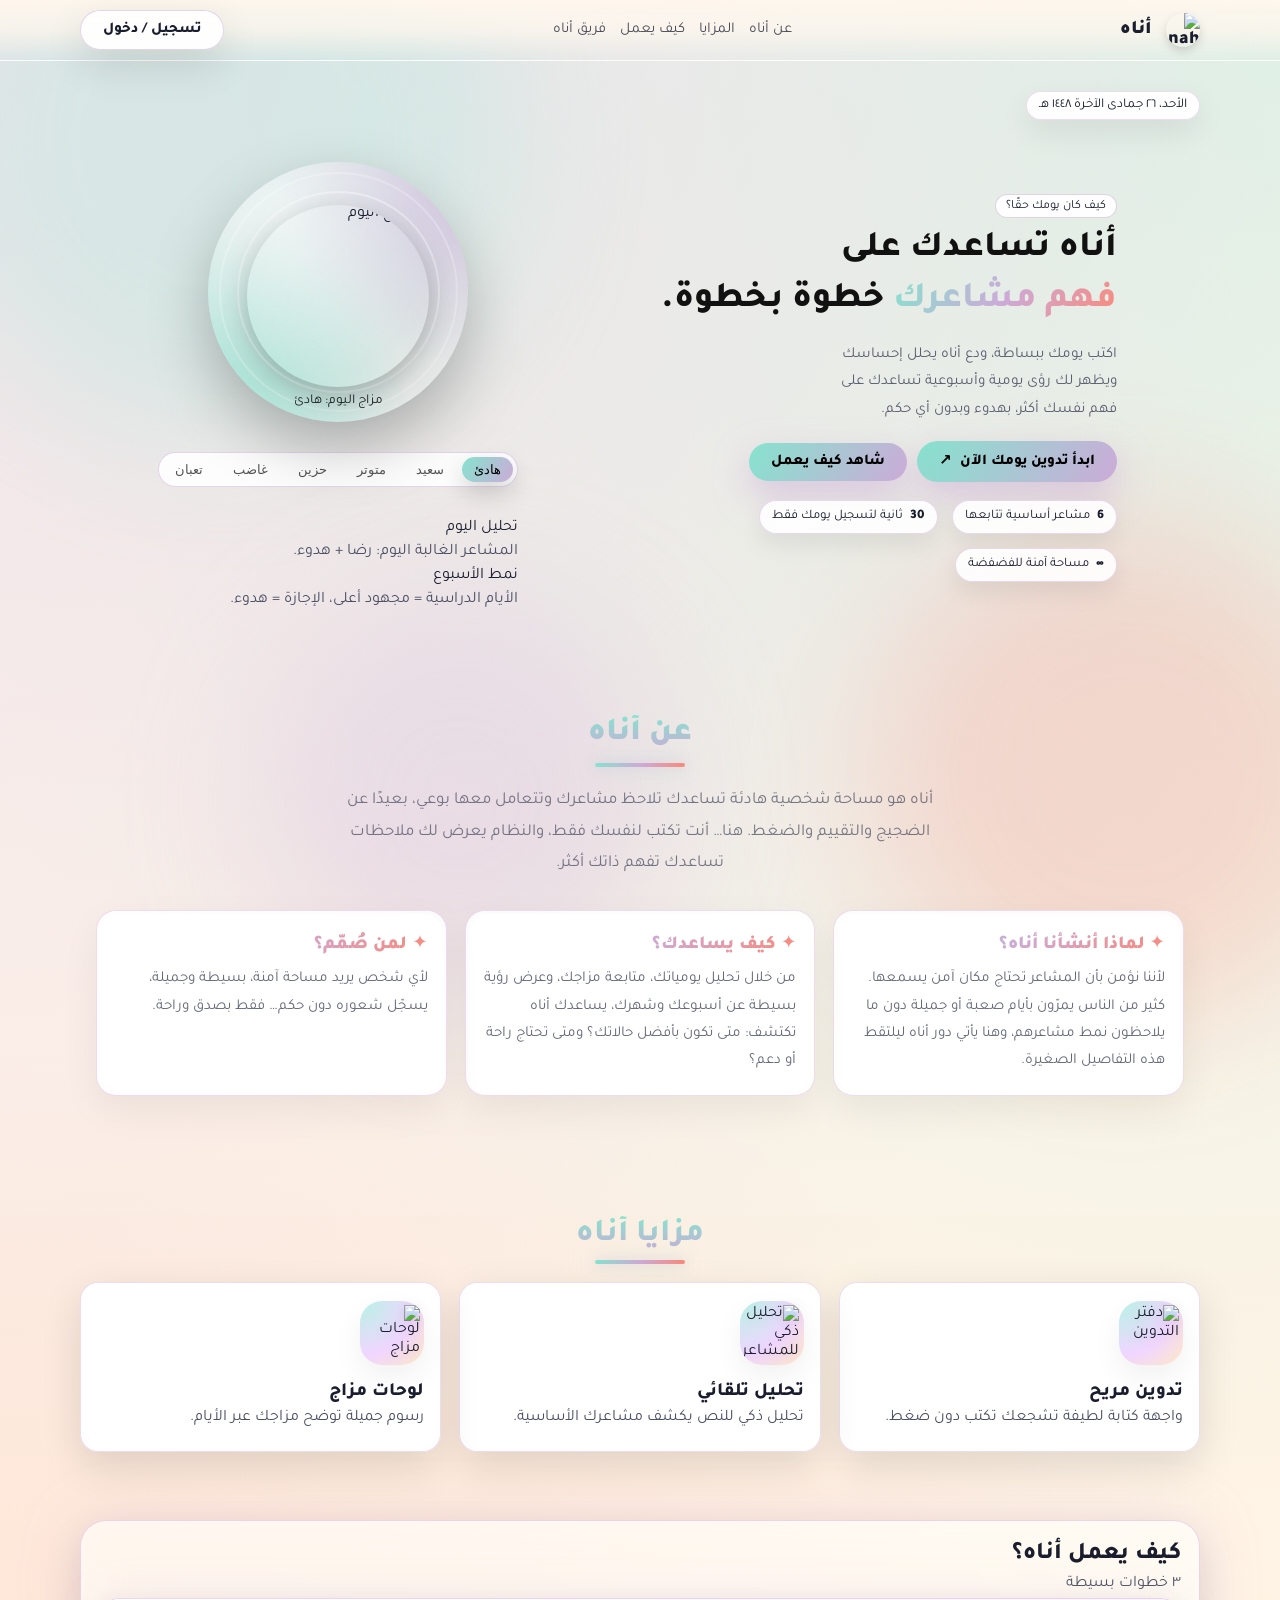
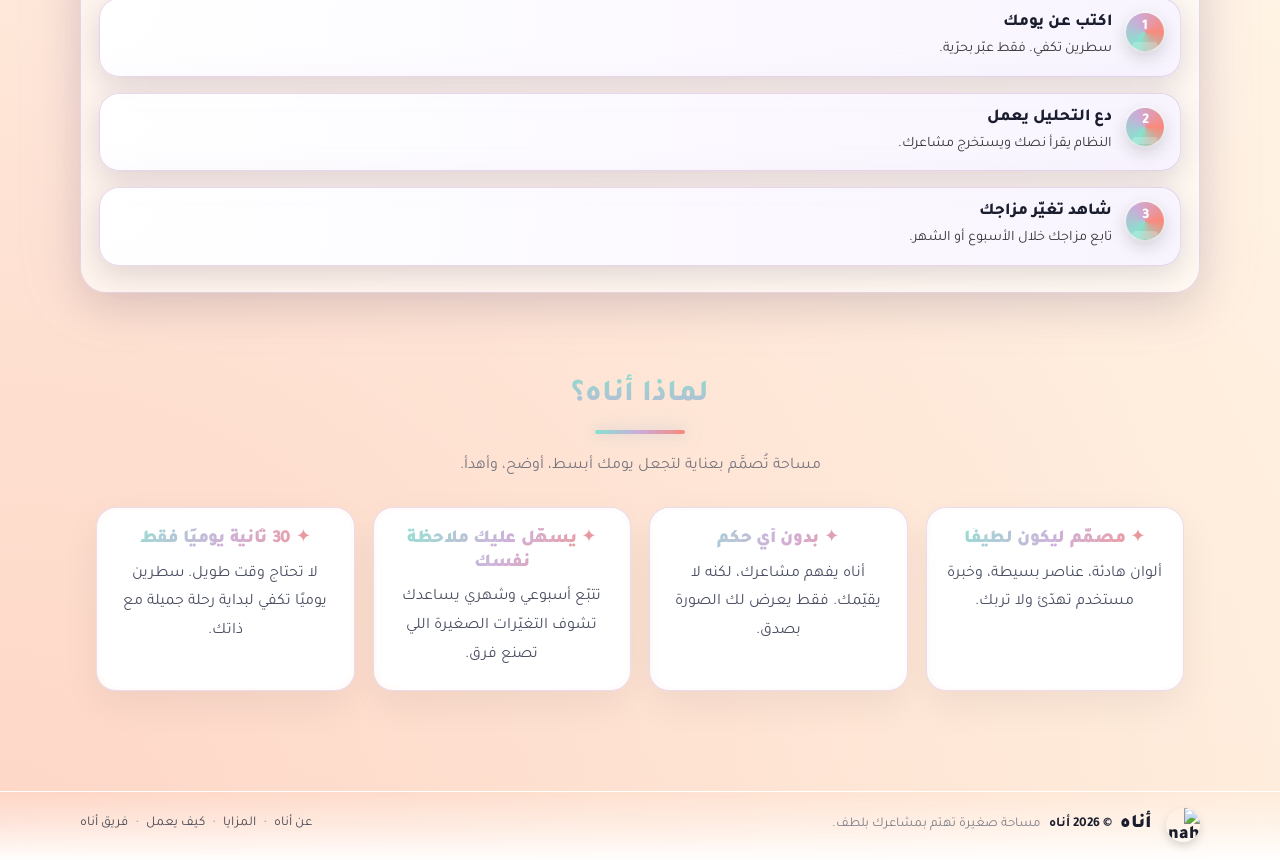
==== index.html @ 40706e46 "Add files via upload" ====
<!DOCTYPE html>
<html lang="ar" dir="rtl">
  <head>
    <meta charset="UTF-8" />
    <title>أناه | مساحة تهتم بمشاعرك</title>
    <meta name="viewport" content="width=device-width, initial-scale=1" />

    <!-- Tajawal font -->
    <link rel="preconnect" href="https://fonts.googleapis.com" />
    <link rel="preconnect" href="https://fonts.gstatic.com" crossorigin />
    <link
      href="https://fonts.googleapis.com/css2?family=Tajawal:wght@400;500;700;800;900&display=swap"
      rel="stylesheet"
    />

    <link rel="stylesheet" href="styles.css" />
  </head>
  <body class="page-welcome has-animated-bg">
    <!-- BACKGROUND BLOBS (FAIRY GLASS) -->
    <div class="bg-blobs">
      <div class="blob mint"></div>
      <div class="blob peach"></div>
      <div class="blob purple"></div>
    </div>

    <!-- HEADER -->
    <header class="site-header">
      <div class="shell">
        <nav class="nav">
          <!-- BRAND -->
          <a href="index.html" class="brand">
            <img src="images/anah.jpeg" alt="anah logo" class="brand-icon" />
            <span>أناه</span>
          </a>

          <!-- NAV LINKS -->
          <ul class="nav-links">
            <li><a href="#about" class="anim-underline">عن أناه</a></li>

            <li><a href="#features" class="anim-underline">المزايا</a></li>
            <li><a href="#flow" class="anim-underline">كيف يعمل</a></li>
            <li><a href="team.html" class="anim-underline">فريق أناه</a></li>
          </ul>

          <!-- AUTH -->
          <a href="SignOrLogin.html" class="pill-button pill-ghost"
            >تسجيل / دخول</a
          >
        </nav>
      </div>
    </header>

    <!-- MAIN CONTENT -->
    <main class="shell">
      <!-- DATE CHIP -->
      <div class="date-display reveal anim-fade-up">
        <span id="today-date"></span>
      </div>

      <!-- HERO SECTION -->
      <section class="hero-grid" id="start">
        <!-- RIGHT: COPY -->
        <div class="hero-copy reveal">
          <span class="hero-badge">كيف كان يومك حقًا؟</span>

          <h1 class="hero-heading">
            أناه تساعدك على
            <span class="hero-highlight">فهم مشاعرك</span>
            خطوة بخطوة.
          </h1>

          <p class="hero-subtext">
            اكتب يومك ببساطة، ودع أناه يحلل إحساسك ويظهر لك رؤى يومية وأسبوعية
            تساعدك على فهم نفسك أكثر، بهدوء وبدون أي حكم.
          </p>

          <div class="hero-main-actions">
            <a href="SignOrLogin.html" class="pill-button pill-primary">
              ابدأ تدوين يومك الآن
              <span class="pill-icon">↗</span>
            </a>

           <button class="ghost-link" data-scroll="#flow">
  شاهد كيف يعمل
</button>
          </div>

          <div class="hero-stats">
            <div class="stat">
              <span class="stat-number">6</span>
              <span class="stat-label">مشاعر أساسية تتابعها</span>
            </div>
            <div class="stat">
              <span class="stat-number">30</span>
              <span class="stat-label">ثانية لتسجيل يومك فقط</span>
            </div>
            <div class="stat">
              <span class="stat-number">∞</span>
              <span class="stat-label">مساحة آمنة للفضفضة</span>
            </div>
          </div>
        </div>

        <!-- LEFT: MOOD ORB -->
        <div class="hero-visual reveal">
          <div class="mood-orb" id="mood-orb">
            <div class="mood-orb-ring ring-1"></div>
            <div class="mood-orb-ring ring-2"></div>

            <!-- image instead of emoji -->
            <img
              id="mood-image"
              class="mood-orb-image"
              src="images/Ok.png"
              alt="مزاج اليوم"
            />

            <div class="mood-label" id="mood-label">مزاج اليوم: هادئ</div>
          </div>

          <div class="mood-chips">
            
            <button
              class="mood-chip is-active"
              data-mood="calm"
              data-label="مزاج اليوم: هادئ"
              data-image="images/Ok.png"
            >
              هادئ
            </button>
            <button
              class="mood-chip"
              data-mood="happy"
              data-label="مزاج اليوم: سعيد"
              data-image="images/Habby.png"
            >
              سعيد
            </button>
            <button
              class="mood-chip"
              data-mood="stressed"
              data-label="مزاج اليوم: متوتر"
              data-image="images/worried.png"
            >
              متوتر
            </button>
            <button
              class="mood-chip"
              data-mood="sad"
              data-label="مزاج اليوم: حزين"
              data-image="images/Sad.png"
            >
              حزين
            </button>
            <button
              class="mood-chip"
              data-mood="angry"
              data-label="مزاج اليوم: غاضب"
              data-image="images/Angry.png"
            >
              غاضب
            </button>
            <button
              class="mood-chip"
              data-mood="tired"
              data-label="مزاج اليوم: متعب"
              data-image="images/Tired.png"
            >
              تعبان
            </button>
          </div>

          <div class="mini-card-list">
            <div class="mini-card">
              <span class="mini-label">تحليل اليوم</span>
              <p class="mini-text type-soft">
                المشاعر الغالبة اليوم: رضا + هدوء.
              </p>
            </div>
            <div class="mini-card">
              <span class="mini-label">نمط الأسبوع</span>
              <p class="mini-text type-soft">
                الأيام الدراسية = مجهود أعلى، الإجازة = هدوء.
              </p>
            </div>
          </div>
        </div>
      </section>
      <!-- ABOUT SECTION -->
      <section class="about-anah" id="about">
        <div class="shell fade-up">
          <h2 class="about-title">عن أناه</h2>
          <div class="anim-separator"></div>
          <p class="about-sub">
            أناه هو مساحة شخصية هادئة تساعدك تلاحظ مشاعرك وتتعامل معها بوعي،
            بعيدًا عن الضجيج والتقييم والضغط. هنا… أنت تكتب لنفسك فقط، والنظام
            يعرض لك ملاحظات تساعدك تفهم ذاتك أكثر.
          </p>

          <div class="about-grid">
            <div class="about-card anim-glow-card">
              <h3>✦ لماذا أنشأنا أناه؟</h3>
              <p>
                لأننا نؤمن بأن المشاعر تحتاج مكان آمن يسمعها. كثير من الناس
                يمرّون بأيام صعبة أو جميلة دون ما يلاحظون نمط مشاعرهم، وهنا يأتي
                دور أناه ليلتقط هذه التفاصيل الصغيرة.
              </p>
            </div>

            <div class="about-card anim-glow-card">
              <h3>✦ كيف يساعدك؟</h3>
              <p>
                من خلال تحليل يومياتك، متابعة مزاجك، وعرض رؤية بسيطة عن أسبوعك
                وشهرك، يساعدك أناه تكتشف: متى تكون بأفضل حالاتك؟ ومتى تحتاج راحة
                أو دعم؟
              </p>
            </div>

            <div class="about-card anim-glow-card">
              <h3>✦ لمن صُمّم؟</h3>
              <p>
                لأي شخص يريد مساحة آمنة، بسيطة وجميلة، يسجّل شعوره دون حكم… فقط
                بصدق وراحة.
              </p>
            </div>
          </div>
        </div>
      </section>
      <!-- FEATURES -->
      <section class="features" id="features">
        <h2 class="reveal anim-fade-up">مزايا أناه</h2>
        <div class="anim-separator"></div>

        <div class="feature-grid">
          <!-- 1) Comfortable Journaling – Notebook -->
          <div class="feature anim-glow-card reveal">
            <div class="feature-icon">
              <img src="images/journal.gif" alt="دفتر التدوين" />
            </div>
            <h3>تدوين مريح</h3>
            <p>واجهة كتابة لطيفة تشجعك تكتب دون ضغط.</p>
          </div>

          <!-- 2) Automatic Analysis – Head + Lens -->
          <div class="feature anim-glow-card reveal">
            <div class="feature-icon">
              <img src="images/analyze.gif" alt="تحليل ذكي للمشاعر" />
            </div>
            <h3>تحليل تلقائي</h3>
            <p>تحليل ذكي للنص يكشف مشاعرك الأساسية.</p>
          </div>

         <!-- 3) Mood Boards – Graph -->
          <div class="feature anim-glow-card reveal">
            <div class="feature-icon">
              <img
                src="images/analysis-graph.gif"
                alt="لوحات مزاج ورسوم بيانية"
              />
            </div>
            <h3>لوحات مزاج</h3>
            <p>رسوم جميلة توضح مزاجك عبر الأيام.</p>
          </div>
        </div>
      </section>

      <!-- HOW IT WORKS -->
      <section class="section section-alt" id="flow">
        <div class="section-header reveal anim-fade-up">
          <h2>كيف يعمل أناه؟</h2>
          <p class="eyebrow">٣ خطوات بسيطة</p>
        </div>

        <ol class="flow-steps">
          <li class="flow-step reveal">
            <span class="step-number">1</span>
            <div class="step-body">
              <h3>اكتب عن يومك</h3>
              <p>سطرين تكفي. فقط عبّر بحرّية.</p>
            </div>
          </li>

          <li class="flow-step reveal">
            <span class="step-number">2</span>
            <div class="step-body">
              <h3>دع التحليل يعمل</h3>
              <p>النظام يقرأ نصك ويستخرج مشاعرك.</p>
            </div>
          </li>

          <li class="flow-step reveal">
            <span class="step-number">3</span>
            <div class="step-body">
              <h3>شاهد تغيّر مزاجك</h3>
              <p>تابع مزاجك خلال الأسبوع أو الشهر.</p>
            </div>
          </li>
        </ol>
      </section>

      <section class="why-anah shell fade-up">
        <h2>لماذا أناه؟</h2>
        <div class="anim-separator"></div>
        <p class="why-sub">
          مساحة تُصمَّم بعناية لتجعل يومك أبسط، أوضح، وأهدأ.
        </p>

        <div class="why-grid">
          <div class="why-card anim-glow-card">
            <h3>✦ مصمّم ليكون لطيفًا</h3>
            <p>ألوان هادئة، عناصر بسيطة، وخبرة مستخدم تهدّئ ولا تربك.</p>
          </div>

          <div class="why-card anim-glow-card">
            <h3>✦ بدون أي حكم</h3>
            <p>أناه يفهم مشاعرك، لكنه لا يقيّمك. فقط يعرض لك الصورة بصدق.</p>
          </div>

          <div class="why-card anim-glow-card">
            <h3>✦ يسهّل عليك ملاحظة نفسك</h3>
            <p>
              تتبّع أسبوعي وشهري يساعدك تشوف التغيّرات الصغيرة اللي تصنع فرق.
            </p>
          </div>

          <div class="why-card anim-glow-card">
            <h3>✦ 30 ثانية يوميًا فقط</h3>
            <p>
              لا تحتاج وقت طويل. سطرين يوميًا تكفي لبداية رحلة جميلة مع ذاتك.
            </p>
          </div>
        </div>
      </section>
    </main>

    <!-- FOOTER -->
    <footer class="site-footer">
      <div class="shell footer-row">
        <div class="footer-left">
          <a href="index.html" class="brand">
            <img src="images/anah.jpeg" alt="anah logo" class="brand-icon" />
            <span>أناه</span>
          </a>
          <span class="footer-copy"> © <span id="year"></span> أناه </span>
          <span class="footer-tagline"> مساحة صغيرة تهتم بمشاعرك بلطف. </span>
        </div>

        <nav class="footer-links">
          <a href="#about">عن أناه</a>
          <span class="footer-dot">·</span>
          <a href="#features">المزايا</a>
          <span class="footer-dot">·</span>
           <a href="#flow">كيف يعمل</a>
          <span class="footer-dot">·</span>
          <a href="team.html">فريق أناه</a>
        </nav>
      </div>
    </footer>
    <button id="backTop" class="back-top">↑</button>
    <script src="utils.js"></script>
    <script src="app.js"></script>
  </body>
</html>
---- styles.css ----
/* =========================================================
   Anah
   ========================================================= */

/* ---------- Root variables ---------- */
:root {
  --mint: #86e3ce;
  --green: #d0e6a5;
  --yellow: #ffdd94;
  --peach: #fa897b;
  --purple: #ccabd8;

  --headText: linear-gradient(180deg, #86e3ce 0%, #ccabd8 100%);
  --text-main: #1a1d2e;
  --text-soft: #4b4f63;

  --radius-xxl: 30px;
  --radius-xl: 24px;
  --radius-lg: 18px;
  --radius-md: 14px;
  --radius-pill: 999px;

  --shadow-soft: 0 14px 40px rgba(0, 0, 0, 0.12);
  --shadow-strong: 0 26px 70px rgba(0, 0, 0, 0.22);

  --t-fast: 120ms ease-out;
  --t-med: 220ms ease-out;
}
/* =========================================================
   RESET + BASE
   ========================================================= */

*,
*::before,
*::after {
  box-sizing: border-box;
}

html {
  scroll-behavior: smooth;
  scroll-behavior: smooth;
}
#about,
#features,
#flow,
.why-anah {
  scroll-margin-top: 90px;  
}

body {
  margin: 0;
  font-family: "Tajawal", "Cairo", system-ui, -apple-system, BlinkMacSystemFont,
    "Segoe UI", sans-serif;
  direction: rtl;
  text-align: right;
  color: var(--text-main);
  min-height: 100vh;
  overflow-x: hidden;
}
/* pastel animated background */
body.has-animated-bg {
  background: radial-gradient(
      circle at 0% 0%,
      rgba(204, 171, 216, 0.35),
      transparent 55%
    ),
    radial-gradient(
      circle at 100% 0%,
      rgba(134, 227, 206, 0.28),
      transparent 55%
    ),
    radial-gradient(
      circle at 0% 100%,
      rgba(250, 137, 123, 0.26),
      transparent 55%
    ),
    linear-gradient(180deg, #fff7ed 0%, #fff1e0 100%);
}

body.has-animated-bg::before {
  content: "";
  position: fixed;
  inset: -35%;
  z-index: -2;
  pointer-events: none;
  background: radial-gradient(
      circle at 10% 0%,
      rgba(255, 255, 255, 0.7),
      transparent 55%
    ),
    radial-gradient(
      circle at 90% 100%,
      rgba(255, 255, 255, 0.85),
      transparent 60%
    );
  mix-blend-mode: soft-light;
  opacity: 0.8;
  background-size: 160% 160%;
  animation: bg-pan 26s ease-in-out infinite alternate;
}

/* background blobs */
.bg-blobs {
  position: fixed;
  inset: 0;
  z-index: -3;
  pointer-events: none;
}

.bg-blobs .blob {
  position: absolute;
  border-radius: 50%;
  filter: blur(70px);
  opacity: 0.28;
  will-change: transform;
  animation: blob-float 28s ease-in-out infinite alternate;
}

.bg-blobs .blob.mint {
  background: var(--mint);
  width: 46vmax;
  height: 46vmax;
  top: -12vmax;
  left: -6vmax;
}

.bg-blobs .blob.peach {
  background: var(--peach);
  width: 40vmax;
  height: 40vmax;
  bottom: -10vmax;
  right: -8vmax;
  animation-duration: 32s;
}

.bg-blobs .blob.purple {
  background: var(--purple);
  width: 32vmax;
  height: 32vmax;
  bottom: -8vmax;
  left: 20%;
  animation-duration: 24s;
}

@media (prefers-reduced-motion: reduce) {
  body.has-animated-bg::before,
  .bg-blobs .blob {
    animation: none;
  }
}

img,
svg {
  max-width: 100%;
  display: block;
}

.shell,
.container {
  width: min(1120px, 100% - 32px);
  margin-inline: auto;
}

h1,
h2,
h3,
h4,
h5 {
  margin: 0;
  font-weight: 800;
}

p {
  margin: 0;
  line-height: 1.8;
  color: var(--text-soft);
}

/* =========================================================
   HEADER / NAV
   ========================================================= */
.site-header {
  position: sticky;
  top: 0;
  z-index: 20;
    -webkit-backdrop-filter: blur(18px);
  backdrop-filter: blur(18px);

  background: linear-gradient(
    to bottom,
    rgba(255, 247, 237, 0.96),
    rgba(255, 247, 237, 0.72),
    transparent
  );
  border-bottom: 1px solid rgba(255, 255, 255, 0.6);
}

.nav {
  display: flex;
  align-items: center;
  justify-content: space-between;
  gap: 18px;
  padding-block: 10px;
}

.brand {
  display: inline-flex;
  align-items: center;
  gap: 8px;
  font-weight: 900;
  text-decoration: none;
  color: var(--text-main);
  font-size: 19px;
}


.brand-icon {
  width: 34px;
  height: 34px;
  object-fit: contain;
  border-radius: 50%;
  margin-left: 6px;
  box-shadow: 0 4px 10px rgba(0,0,0,0.15);
}
.nav-links {
  list-style: none;
  display: flex;
  align-items: center;
  gap: 14px;
  margin: 0;
  padding: 0;
  font-size: 0.94rem;
}

.nav-links a {
  position: relative;
  text-decoration: none;
  color: var(--text-main);
  opacity: 0.78;
  padding-bottom: 3px;
}

.nav-links a:hover,
.nav-links a.active {
  opacity: 1;
}

.anim-underline::after,
.nav-links a::after {
  content: "";
  position: absolute;
  inset-inline: 0;
  bottom: -2px;
  height: 2px;
  border-radius: var(--radius-pill);
  transform: scaleX(0);
  transform-origin: center;
  background: linear-gradient(90deg, var(--mint), var(--purple), var(--peach));
  transition: transform var(--t-fast);
}

.anim-underline:hover::after,
.nav-links a:hover::after,
.nav-links a.active::after {
  transform: scaleX(1);
}

/* =========================================================
   BUTTONS
   ========================================================= */

.pill-button,
.ghost-link,
.pill-primary,
.pill-ghost {
  border-radius: var(--radius-pill);
  border: none;
  font-family: inherit;
  font-size: 0.94rem;
  font-weight: 800;
  padding: 10px 22px;
  display: inline-flex;
  align-items: center;
  justify-content: center;
  gap: 8px;
  text-decoration: none;
  cursor: pointer;
  transition: transform var(--t-fast), box-shadow var(--t-fast),
    background var(--t-med), color var(--t-med);
}

.pill-primary,
.ghost-link {
  background: linear-gradient(120deg, var(--mint), var(--purple));
  color: #000;
  box-shadow: 0 14px 34px rgba(204, 171, 216, 0.6);
}

.pill-primary:hover,
.ghost-link:hover {
  transform: translateY(-2px);
  box-shadow: var(--shadow-strong);
}

.pill-ghost {
  background: rgba(255, 255, 255, 0.9);
  color: var(--text-main);
  border: 1px solid rgba(204, 171, 216, 0.5);
  box-shadow: var(--shadow-soft);
}

.pill-ghost:hover {
  transform: translateY(-2px);
}


/* =========================================================
   PAGE WRAPPERS
   ========================================================= */

.page-welcome,
.page-auth {
  min-height: 100vh;
  display: flex;
  flex-direction: column;
}

main {
  padding-block: 26px 40px;
}

/* =========================================================
   INDEX / WELCOME PAGE
   ========================================================= */

/* date chip */
.date-display {
  margin: 4px auto 10px;
  display: inline-flex;
  align-items: center;
  justify-content: center;
  gap: 8px;
  padding: 5px 12px;
  border-radius: var(--radius-pill);
  background: rgba(255, 255, 255, 0.94);
  border: 1px solid rgba(204, 171, 216, 0.4);
  box-shadow: 0 12px 30px rgba(0, 0, 0, 0.08);
  font-size: 0.84rem;
}
/* ================= HERO IMPROVEMENTS ================= */

.hero-grid {
  display: grid;
  grid-template-columns: minmax(0, 1.2fr) minmax(0, 1.1fr);
  gap: 40px;
  align-items: center;
  padding-block: 32px 40px;
}

.hero-copy {
  max-width: 480px;
  justify-self: flex-end;
}

.hero-badge {
  display: inline-flex;
  align-items: center;
  gap: 6px;
  padding: 4px 10px;
  border-radius: 999px;
  background: rgba(255, 255, 255, 0.9);
  border: 1px solid rgba(204, 171, 216, 0.55);
  font-size: 0.78rem;
  margin-bottom: 10px;
}

.hero-heading {
  font-size: clamp(28px, 4vw, 36px);
  line-height: 1.25;
  margin-bottom: 10px;
  color: #111111;
}

.hero-highlight {
  background: linear-gradient(120deg, var(--mint), var(--purple), var(--peach));
  -webkit-background-clip: text;
  background-clip: text;
  color: transparent;
  white-space: nowrap;
  line-height: 1.6;      
  padding-top: 10px;      
}

.hero-subtext {
  font-size: 0.95rem;
  opacity: 0.9;
  margin-bottom: 18px;
  max-width: 36ch;
}

.hero-main-actions {
  display: flex;
  flex-wrap: wrap;
  gap: 10px;
  align-items: center;
  margin-bottom: 18px;
}

/* hero stats */
.hero-stats {
  display: flex;
  flex-wrap: wrap;
  gap: 14px;
  font-size: 0.82rem;
}

.stat {
  padding: 8px 12px;
  border-radius: 999px;
  background: rgba(255, 255, 255, 0.9);
  border: 1px solid rgba(204, 171, 216, 0.45);
  box-shadow: 0 10px 24px rgba(0, 0, 0, 0.08);
}

.stat-number {
  font-weight: 900;
  margin-left: 4px;
}

/* ================= MOOD ORB WITH IMAGE ================= */

.hero-visual {
  display: flex;
  flex-direction: column;
  align-items: center;
  gap: 16px;
}

.mood-orb {
  position: relative;
  width: min(260px, 70vw);
  aspect-ratio: 1/1;
  border-radius: 50%;
  background: radial-gradient(
      circle at 30% 20%,
      rgba(255, 255, 255, 0.6),
      transparent 60%
    ),
    radial-gradient(
      circle at 0% 100%,
      rgba(134, 227, 206, 0.7),
      transparent 55%
    ),
    radial-gradient(
      circle at 100% 0%,
      rgba(204, 171, 216, 0.7),
      transparent 55%
    );
  box-shadow: 0 26px 60px rgba(0, 0, 0, 0.25);
  display: flex;
  align-items: center;
  justify-content: center;
  overflow: visible;
}

/* subtle rings */
.mood-orb-ring {
  position: absolute;
  border-radius: 50%;
  border: 2px solid rgba(255, 255, 255, 0.65);
  opacity: 0.6;
}

.mood-orb-ring.ring-1 {
  width: 78%;
  height: 78%;
}

.mood-orb-ring.ring-2 {
  width: 92%;
  height: 92%;
  opacity: 0.35;
}

/* mood image */
.mood-orb-image {
  width: 70%;
  aspect-ratio: 1 / 1;      
  border-radius: 50%;
  object-fit: contain;      
  display: block;
  box-shadow: 0 10px 30px rgba(0, 0, 0, 0.25);
  z-index: 1;
  transform: translateY(4px); 
}
/* label under orb */
.mood-label {
  position: absolute;
  bottom: 12px;
  inset-inline: 0;
  text-align: center;
  font-size: 0.85rem;
  color: rgba(0, 0, 0, 0.85);
}

/* chips row */
.mood-chips {
  margin-top: 14px;
  padding: 4px;
  border-radius: 999px;
  background: rgba(255, 255, 255, 0.9);
  border: 1px solid rgba(204, 171, 216, 0.5);
  display: inline-flex;
  flex-wrap: wrap;
  gap: 6px;
}

.mood-chip {
  border-radius: 999px;
  border: none;
  padding: 5px 12px;
  background: transparent;
  font-size: 0.84rem;
  cursor: pointer;
  color: #555;
  transition: background 0.18s ease, box-shadow 0.18s ease, color 0.18s ease;
}

.mood-chip:hover {
  background: rgba(240, 240, 255, 0.9);
  box-shadow: 0 8px 18px rgba(0, 0, 0, 0.12);
}

.mood-chip.is-active {
  background: linear-gradient(120deg, var(--mint), var(--purple));
  color: #000;
  box-shadow: 0 10px 24px rgba(0, 0, 0, 0.18);
}


/* mini cards alignment */
.mini-card-list {
  margin-top: 16px;
  width: 100%;
  max-width: 360px;
}
/* features */
.features {
  padding-block: 50px 60px;
}
.features h2 {
  text-align: center;
  margin-bottom: 6px;
font-size: 2rem;
  background: linear-gradient(180deg, var(--mint), var(--purple));
  -webkit-background-clip: text;
  background-clip: text;
  color: transparent;
}

.anim-separator {
  width: 90px;
  height: 4px;
  border-radius: 999px;
  margin: 0 auto 18px;

  background: linear-gradient(90deg, var(--mint), var(--purple), var(--peach));

  box-shadow: 0 0 12px rgba(204, 171, 216, 0.45),
    0 0 20px rgba(134, 227, 206, 0.4);
}
.feature-grid {
  display: grid;
  grid-template-columns: repeat(auto-fit, minmax(220px, 1fr));
  gap: 18px;
  margin-top: 18px;
}

.feature {
  border-radius: var(--radius-lg);
  padding: 18px 16px;
  background: rgba(255, 255, 255, 0.95);
  border: 1px solid rgba(204, 171, 216, 0.4);
  box-shadow: var(--shadow-soft);
  position: relative;
  overflow: hidden;
  transform-origin: center;
  transition: transform var(--t-med), box-shadow var(--t-med);
}

.feature:hover {
  transform: translateY(-4px);
  box-shadow: var(--shadow-strong);
}


.feature-icon {
  width: 64px;
  height: 64px;
  border-radius: 22px;
  background: radial-gradient(circle at 0% 0%, #b6f3e5, #f0d6ff 60%, #ffe8c7);
  display: flex;
  align-items: center;
  justify-content: center;
  margin-bottom: 1rem;
  box-shadow: 0 12px 30px rgba(0, 0, 0, 0.06),
    0 0 0 1px rgba(255, 255, 255, 0.6);
}

.feature-icon img {
  width: 55px;
  height: 55px;
  filter: drop-shadow(0 2px 6px rgba(0, 0, 0, 0.08));
}

/* =============== FLOW SECTION WRAPPER =============== */
.section {
  padding-block: 26px 32px;
}

.section-alt {
  background: rgba(255, 255, 255, 0.65);
  border-radius: 26px;
  padding: 20px 18px 26px;
  margin-block: 8px 24px;
  border: 1px solid rgba(204, 171, 216, 0.45);
  box-shadow:
    0 16px 40px rgba(0, 0, 0, 0.10),
    0 0 60px rgba(204, 171, 216, 0.25);
  -webkit-backdrop-filter: blur(16px) saturate(170%);
  backdrop-filter: blur(16px) saturate(170%);
}

/* =============== FLOW STEPS GRID =============== */
.flow-steps {
  list-style: none;
  padding: 0;
  margin: 0;
  display: grid;
  gap: 16px;
}

/* =============== SINGLE STEP CARD =============== */
.flow-step {
  position: relative;
  display: grid;
  grid-template-columns: auto 1fr;
  gap: 14px;
  align-items: flex-start;

  padding: 14px 16px;
  border-radius: 20px;

  background: radial-gradient(circle at top left,
              rgba(255, 255, 255, 0.95),
              rgba(248, 244, 255, 0.95));
  border: 1px solid rgba(204, 171, 216, 0.45);

  box-shadow:
    0 10px 26px rgba(0, 0, 0, 0.09),
    0 0 40px rgba(204, 171, 216, 0.22);

  -webkit-backdrop-filter: blur(12px) saturate(180%);
  backdrop-filter: blur(12px) saturate(180%);

  transition:
    transform 0.25s ease,
    box-shadow 0.25s ease,
    border-color 0.25s ease,
    background 0.25s ease;
}


.flow-step::before {
  content: "";
  position: absolute;
  inset-inline: 16px;
  top: 0;
  height: 3px;
  border-radius: 999px;
  background: linear-gradient(90deg, var(--mint), var(--purple), var(--peach));
  opacity: 0;
  transition: opacity 0.25s ease;
}

.flow-step:hover {
  transform: translateY(-4px);
  box-shadow:
    0 14px 34px rgba(0, 0, 0, 0.14),
    0 0 55px rgba(134, 227, 206, 0.35);
  border-color: rgba(134, 227, 206, 0.8);
  background: radial-gradient(circle at top left,
              rgba(255, 255, 255, 0.98),
              rgba(255, 250, 255, 0.98));
}

.flow-step:hover::before {
  opacity: 0.9;
}

/* =============== NUMBER BADGE =============== */
.step-number {
  width: 38px;
  height: 38px;
  border-radius: 999px;
  display: grid;
  place-items: center;

  background: conic-gradient(
    from 210deg,
    var(--mint),
    var(--purple),
    var(--peach),
    var(--mint)
  );

  color: #fff;
  font-size: 0.92rem;
  font-weight: 800;

  box-shadow:
    0 6px 18px rgba(0, 0, 0, 0.18),
    0 0 0 2px rgba(255, 255, 255, 0.7);

  flex-shrink: 0;
}


.step-number::after {
  content: "";
  width: 70%;
  height: 70%;
  border-radius: inherit;
  background: rgba(255, 255, 255, 0.22);
}

/* =============== TEXT AREA =============== */
.step-body h3 {
  margin: 0;
  font-size: 1.05rem;
  font-weight: 800;
  color: var(--headText);
}

.step-body p {
  margin: 4px 0 0;
  font-size: 0.9rem;
  line-height: 1.7;
  color: rgba(0, 0, 0, 0.78);
}



.why-anah h2 {
  font-size: 1.9rem;
  margin-bottom: 6px;
  padding-top:10px;
  padding-bottom:10px;
  background: linear-gradient(180deg, var(--mint), var(--purple));
  -webkit-background-clip: text;
  color: transparent;
}

.why-sub {
  opacity: 0.75;
  margin-bottom: 26px;
  font-size: 1rem;
}

.why-grid {
  display: grid;
  gap: 18px;
  grid-template-columns: repeat(auto-fit, minmax(250px, 1fr));
}

.why-card {
  padding: 20px 18px;
  border-radius: 20px;
  background: rgba(255, 255, 255, 0.9);
  border: 1px solid rgba(204, 171, 216, 0.4);
  box-shadow: 0 14px 38px rgba(0, 0, 0, 0.06);
  transition: 0.25s ease;
}

.why-card:hover {
  transform: translateY(-4px);
  box-shadow: 0 20px 46px rgba(0, 0, 0, 0.1);
}

.why-card h3 {
  margin-bottom: 8px;
  font-size: 1.15rem;
  font-weight: 900;
  line-height: 1.3;
  background: linear-gradient(120deg, var(--mint), var(--purple), var(--peach));
  -webkit-background-clip: text;
  color: transparent;
  letter-spacing: -0.3px;
  text-shadow: 0 0 18px rgba(255, 255, 255, 0.45);
}

/* ABOUT ANAH SECTION */
.about-anah {
  padding-block: 60px 70px;
  text-align: center;
}

.about-title {
  font-size: 2rem;
  margin-bottom: 10px;
  background: linear-gradient(180deg, var(--mint), var(--purple));
  -webkit-background-clip: text;
  color: transparent;
  font-weight: 900;
}

.about-sub {
  font-size: 1.05rem;
  opacity: 0.75;
  max-width: 600px;
  margin: 0 auto 30px;
  line-height: 1.9;
}

.about-grid {
  display: grid;
  gap: 18px;
  grid-template-columns: repeat(auto-fit, minmax(260px, 1fr));
  margin-top: 20px;
}

.about-card {
  padding: 20px 18px;
  border-radius: 20px;
  background: rgba(255, 255, 255, 0.9);
  border: 1px solid rgba(204, 171, 216, 0.4);
  box-shadow: 0 14px 38px rgba(0, 0, 0, 0.06);
  text-align: right;
  transition: 0.25s ease;
}

.about-card:hover {
  transform: translateY(-4px);
  box-shadow: 0 20px 46px rgba(0, 0, 0, 0.1);
}

.about-card h3 {
  margin-bottom: 8px;
  font-size: 1.15rem;
  font-weight: 900;
  background: linear-gradient(120deg, var(--mint), var(--purple), var(--peach));
  -webkit-background-clip: text;
  color: transparent;
}

.about-card p {
  font-size: 0.95rem;
  opacity: 0.85;
  line-height: 1.8;
}
/* =========================================
   DYNAMIC MOOD ORB COLORS
   ========================================= */

/* 1. Angry - Red Gradients */
.mood-orb.angry {
  background: radial-gradient(
      circle at 30% 20%,
      rgba(255, 255, 255, 0.4),
      transparent 60%
    ),
    radial-gradient(
      circle at 0% 100%,
      rgba(255, 107, 107, 0.8), /* Light Red */

      transparent 60%
    ),
    radial-gradient(
      circle at 100% 0%,
      rgba(238, 82, 83, 0.7), /* Dark Red */

      transparent 60%
    ) !important;
  box-shadow: 0 26px 60px rgba(238, 82, 83, 0.35);
}
.mood-orb.angry .mood-orb-ring {
  border-color: rgba(255, 107, 107, 0.4);
  background: rgba(255, 0, 0, 0.03); /* Very Light Color Inside the Circle */
}


/* 2. Sad - Blue Gradients */
.mood-orb.sad {
  background: radial-gradient(
      circle at 30% 20%,
      rgba(255, 255, 255, 0.4),
      transparent 60%
    ),
    radial-gradient(
      circle at 0% 100%,
      rgba(84, 160, 255, 0.8), /* Blue */
      transparent 60%
    ),
    radial-gradient(
      circle at 100% 0%,
      rgba(46, 134, 222, 0.7), /* Dark Blue */

      transparent 60%
    ) !important;
  box-shadow: 0 26px 60px rgba(46, 134, 222, 0.35);
}
.mood-orb.sad .mood-orb-ring {
  border-color: rgba(84, 160, 255, 0.4);
  background: rgba(0, 0, 255, 0.03);
}



.mood-orb.tired {
  background: radial-gradient(
      circle at 30% 20%,
      rgba(255, 255, 255, 0.4),
      transparent 60%
    ),
    radial-gradient(
      circle at 0% 100%,
      rgba(254, 202, 87, 0.8), 
      transparent 60%
    ),
    radial-gradient(
      circle at 100% 0%,
      rgba(255, 159, 67, 0.7), 
      transparent 60%
    ) !important;
  box-shadow: 0 26px 60px rgba(254, 202, 87, 0.35);
}
.mood-orb.tired .mood-orb-ring {
  border-color: rgba(254, 202, 87, 0.5);
  background: rgba(255, 255, 0, 0.02);
}

.mood-orb.stressed {
  background: radial-gradient(
      circle at 30% 20%,
      rgba(255, 255, 255, 0.4),
      transparent 60%
    ),
    radial-gradient(
      circle at 0% 100%,
      rgba(204, 171, 216, 0.8), 
      transparent 60%
    ),
    radial-gradient(
      circle at 100% 0%,
      rgba(156, 136, 255, 0.7),
      transparent 60%
    ) !important;
  box-shadow: 0 26px 60px rgba(156, 136, 255, 0.3);
}
.mood-orb.stressed .mood-orb-ring {
  border-color: rgba(204, 171, 216, 0.5);
}

.mood-orb.happy {
  background: radial-gradient(
      circle at 30% 20%,
      rgba(255, 255, 255, 0.5),
      transparent 60%
    ),
    radial-gradient(
      circle at 0% 100%,
      rgba(29, 209, 161, 0.7),
      transparent 60%
    ),
    radial-gradient(
      circle at 100% 0%,
      rgba(85, 239, 196, 0.7), 
      transparent 60%
    ) !important;
  box-shadow: 0 26px 60px rgba(29, 209, 161, 0.3);
}
.mood-orb.happy .mood-orb-ring {
  border-color: rgba(85, 239, 196, 0.5);
}

.back-top {
  position: fixed;
  bottom: 26px;
  left: 26px;
  background: linear-gradient(120deg, var(--mint), var(--purple));
  color: #fff;
  border: none;
  padding: 12px 15px;
  border-radius: 50%;
  font-size: 1.1rem;
  cursor: pointer;
  opacity: 0;
  pointer-events: none;
  transition: 0.3s;
}
.back-top.show {
  opacity: 1;
  pointer-events: auto;
}
/* =========================================================
   AUTH PAGE – FAIRY GLASS GLOW 
   ========================================================= */

.auth-split {
  display: grid;
  grid-template-columns: 1fr 0.85fr; /* smaller image panel */
  gap: 32px;
  min-height: calc(100vh - 140px);
  margin-top: 28px;
  align-items: center;
}

/* --------------------------------------------
   LEFT PANE IMAGE
--------------------------------------------- */

.auth-image-panel {
  border-radius: 26px;
  overflow: hidden;
  position: relative;
  box-shadow: 0 20px 60px rgba(0, 0, 0, 0.18),
    0 0 80px rgba(204, 171, 216, 0.25), 0 0 110px rgba(134, 227, 206, 0.22);
  transform: scale(0.96); /* smaller and elegant */
  transition: transform 0.5s ease, box-shadow 0.5s ease;
}

/* slight hover lift */
.auth-image-panel:hover {
  transform: scale(0.985);
  box-shadow: 0 26px 80px rgba(0, 0, 0, 0.22),
    0 0 120px rgba(204, 171, 216, 0.3), 0 0 140px rgba(134, 227, 206, 0.28);
}

.auth-image-panel .image-inner {
  height: 100%;
  position: relative;
  overflow: hidden;
}

.auth-bg-video,
.auth-image-panel img {
  width: 100%;
  height: 100%;
  object-fit: cover;
}


.image-overlay-text {
  position: absolute;
  bottom: 26px;
  right: 26px;
  color: #ffffff;
  text-shadow: 0 8px 40px rgba(0, 0, 0, 0.65);
  -webkit-backdrop-filter: blur(4px);
  backdrop-filter: blur(4px);
  padding: 6px 14px;
  border-radius: 14px;
  background: rgba(0, 0, 0, 0.25);
}

.image-overlay-text h3 {
  font-size: 1.35rem;
  margin-bottom: 2px;
}

.image-overlay-text p {
  font-size: 0.9rem;
  opacity: 0.9;
}

/* --------------------------------------------
   RIGHT PANEL
--------------------------------------------- */

.auth-panel-wrapper {
  display: flex;
  align-items: center;
  justify-content: center;
  padding-inline: 16px;
}


.dark-glass-card {
  width: 100%;
  max-width: 430px;
  padding: 34px 28px;
  border-radius: 28px;
  background: rgba(255, 255, 255, 0.55); 
   -webkit-backdrop-filter: blur(28px) saturate(180%);
  backdrop-filter: blur(28px) saturate(180%);
 

  border: 1px solid rgba(255, 255, 255, 0.7);

  box-shadow: 0 12px 40px rgba(0, 0, 0, 0.15),
    0 0 80px rgba(204, 171, 216, 0.55), 0 0 120px rgba(134, 227, 206, 0.45);

  position: relative;
  overflow: hidden;
}


.dark-glass-card::before {
  content: "";
  position: absolute;
  inset: -40%;
  background: radial-gradient(
      circle at 10% 0%,
      rgba(134, 227, 206, 0.25),
      transparent 60%
    ),
    radial-gradient(
      circle at 90% 100%,
      rgba(204, 171, 216, 0.3),
      transparent 65%
    ),
    radial-gradient(
      circle at 50% 100%,
      rgba(250, 137, 123, 0.22),
      transparent 70%
    );
  mix-blend-mode: soft-light;
  animation: cardGlow 20s ease-in-out infinite alternate;
  z-index: -1;
}

@keyframes cardGlow {
  0% {
    transform: translate(0, 0) scale(1);
  }
  50% {
    transform: translate(-20px, 20px) scale(1.05);
  }
  100% {
    transform: translate(20px, -20px) scale(1.02);
  }
}

/* --------------------------------------------
   TABS 
--------------------------------------------- */

.auth-tabs {
  display: flex;
  gap: 10px;
  margin-bottom: 24px;
}

.auth-tab {
  flex: 1;
  padding: 10px 14px;
  border-radius: 16px;
  border: none;
  background: rgba(255, 255, 255, 0.4);
  -webkit-backdrop-filter: blur(6px);
  backdrop-filter: blur(6px);
  color: rgba(0, 0, 0, 0.65);
  cursor: pointer;
  font-size: 0.92rem;
  transition: 0.25s ease;
}

.auth-tab:hover {
  transform: translateY(-2px);
  box-shadow: 0 8px 24px rgba(0, 0, 0, 0.15);
}

.auth-tab.active {
  background: linear-gradient(120deg, var(--mint), var(--purple), var(--peach));
  background-size: 200% 100%;
  color: #000;
  font-weight: 800;
  animation: pastelFlow 8s ease infinite alternate;
}

@keyframes pastelFlow {
  0% {
    background-position: 0% 50%;
  }
  100% {
    background-position: 100% 50%;
  }
}

/* --------------------------------------------
   FORMS
--------------------------------------------- */

.auth-panel {
  display: none;
  animation: fadeSlide 0.5s ease;
}

.auth-panel.active {
  display: block;
}

@keyframes fadeSlide {
  from {
    opacity: 0;
    transform: translateY(12px);
  }
  to {
    opacity: 1;
    transform: translateY(0);
  }
}

.auth-title {
  font-size: 1.55rem;
  background: linear-gradient(120deg, var(--mint), var(--purple));
  -webkit-background-clip: text;
  color: transparent;
  margin-bottom: 10px;
}

.auth-sub {
  font-size: 0.9rem;
  opacity: 0.75;
  margin-bottom: 20px;
}
.field {
  margin-bottom: 14px;
}

.field label {
  font-size: 0.86rem;
  color: rgba(0, 0, 0, 0.75);
  margin-bottom: 5px;
  display: block;
}
.input {
  position: relative;
}

.input input {
  width: 100%;
  padding: 12px 46px 12px 14px;
  border-radius: 14px;
  border: 1px solid rgba(255, 255, 255, 0.6);
  background: rgba(255, 255, 255, 0.45);
  -webkit-backdrop-filter: blur(10px);
  backdrop-filter: blur(10px);
  font-size: 0.92rem;
  color: #1a1a1a;
  transition: 0.25s ease;
}

.input input::placeholder {
  color: rgba(0, 0, 0, 0.35);
}

.input input:focus {
  outline: none;
  border-color: var(--mint);
  background: rgba(255, 255, 255, 0.75);
  box-shadow: 0 0 12px rgba(134, 227, 206, 0.45);
}

/* eye icon */

.peek {
  position: absolute;
  top: 50%;
  right: 14px;
  transform: translateY(-50%);
  background: none;
  border: none;
  padding: 0;
  cursor: pointer;
  opacity: 0.6;
  transition: opacity 0.2s ease, transform 0.2s ease;
  z-index: 10;
}


.peek-icon {
  width: 20px;
  height: 20px;
  object-fit: contain;
  display: block;
  pointer-events: none;
}

.peek:hover {
  opacity: 1;
  transform: translateY(-50%) scale(1.1);
}
/* --------------------------------------------
   ROW + LINK
--------------------------------------------- */

.row {
  display: flex;
  justify-content: space-between;
  align-items: center;
  margin-top: 6px;
}

/* ===================================
   Stylish "Remember Me" Checkbox 
==================================== */

.tick {
  display: flex;
  align-items: center;
  gap: 8px;
  cursor: pointer;
  -webkit-user-select:none;
  user-select: none;
  font-size: 15px;
  color: #000000;
  opacity: 0.9;
  transition: opacity 0.2s ease;
}

.tick:hover {
  opacity: 1;
}


.tick input[type="checkbox"] {
 
  appearance: none;
  -webkit-appearance: none;
  width: 20px;
  height: 20px;
  border: 2px solid rgba(255, 255, 255, 0.6);
  border-radius: 6px; /* make it slightly rounded */
  cursor: pointer;
  position: relative;
  background: transparent;
  transition: all 0.25s ease;
}

/* checked style */
.tick input[type="checkbox"]:checked {
  background: linear-gradient(135deg, #6ae0c6, #4bb8ac);
  border-color: transparent;
  box-shadow: 0 0 8px rgba(93, 235, 197, 0.8);
}

/* checkmark */
.tick input[type="checkbox"]:checked::after {
  content: "✔";
  color: #fff;
  font-size: 14px;
  position: absolute;
  top: -2px;
  left: 3px;
}

.link {
  font-size: 0.82rem;
  text-decoration: underline;
  color: #444;
}

/* ==========================
   Password strength meter
   ========================== */

.password-strength {
  margin-top: 6px;
  font-size: 0.8rem;
}

.password-strength .pw-label {
  display: block;
  margin-bottom: 4px;
  color: rgba(0, 0, 0, 0.7);
}

.password-strength .pw-bar {
  position: relative;
  width: 100%;
  height: 6px;
  border-radius: 999px;
  background: rgba(0, 0, 0, 0.06);
  overflow: hidden;
}

.password-strength .pw-bar-fill {
  position: absolute;
  inset: 0;
  width: 0%;
  border-radius: inherit;
  transition: width 0.25s ease, background-color 0.25s ease;
}

.password-strength.is-weak .pw-bar-fill {
  width: 33%;
  background: #ff4b5c;
}

.password-strength.is-medium .pw-bar-fill {
  width: 66%;
  background: #ffb347;
}

.password-strength.is-strong .pw-bar-fill {
  width: 100%;
  background: #22c55e;
}
/* --------------------------------------------
   MAIN BUTTON 
--------------------------------------------- */

.auth-btn-main {
  width: 100%;
  padding: 12px;
  margin-top: 12px;
  border-radius: 14px;
  border: none;
  background: linear-gradient(120deg, var(--mint), var(--purple));
  color: #000;
  font-weight: 800;
  cursor: pointer;
  transition: transform 0.25s ease, box-shadow 0.25s ease;
}

.auth-btn-main:hover {
  transform: translateY(-2px);
  box-shadow: 0 12px 30px rgba(0, 0, 0, 0.25);
}

/* --------------------------------------------
   SWITCH TEXT BUTTON
--------------------------------------------- */
.auth-switch {
  margin-top: 12px;
  text-align: center;
  font-size: 0.86rem;
  color: #333;
}

.auth-switch .swap-btn {
  background: none;
  border: none;
  color: var(--purple);
  font-weight: 800;
  cursor: pointer;
  text-decoration: underline;
}
/* =========================================================
   HOME PAGE – GLASSY DASHBOARD
   ========================================================= */

.page-home {
  min-height: 100vh;
  display: flex;
  flex-direction: column;
}

.home-main {
  padding-block: 26px 40px;
}



.page-home .home-container {
  width: min(1120px, 100%);
  margin-inline: auto;
  margin-top: 22px;
  padding: 26px 26px 32px;
  border-radius: 32px;

  /* MAIN GLASS */
  background: rgba(255, 255, 255, 0.75);
  border: 1px solid rgba(255, 255, 255, 0.55);
    -webkit-backdrop-filter: blur(32px) saturate(180%);
  backdrop-filter: blur(32px) saturate(180%);


  /* DEPTH + SOFTNESS */
  box-shadow: 0 22px 55px rgba(0, 0, 0, 0.15),
    0 0 120px rgba(204, 171, 216, 0.35), 0 0 160px rgba(134, 227, 206, 0.3),
    inset 0 0 18px rgba(255, 255, 255, 0.35);

  position: relative;
  overflow: hidden;
  transform-style: preserve-3d;
}

/* subtle aura */
.page-home .home-container::before {
  content: "";
  position: absolute;
  inset: -45%;
  z-index: -1;
  opacity: 0.8;
  mix-blend-mode: soft-light;

  background: radial-gradient(
      circle at 15% 0%,
      rgba(134, 227, 206, 0.4),
      transparent 60%
    ),
    radial-gradient(
      circle at 85% 100%,
      rgba(204, 171, 216, 0.38),
      transparent 65%
    ),
    radial-gradient(
      circle at 50% 100%,
      rgba(250, 137, 123, 0.3),
      transparent 70%
    );

  animation: fairyHalo 28s ease-in-out infinite alternate;
  filter: blur(12px);
}
.page-home .home-container::after {
  content: "";
  position: absolute;
  inset: 0;
  z-index: -1;
  opacity: 0.5;
  background: linear-gradient(
    135deg,
    rgba(255, 255, 255, 0.15) 0%,
    rgba(255, 255, 255, 0.05) 40%,
    rgba(255, 255, 255, 0.12) 100%
  );
  mix-blend-mode: soft-light;
  animation: shimmerFlow 18s ease-in-out infinite alternate;
}

/* KEEP CONTENT ABOVE GLOW */
.page-home .home-container > * {
  position: relative;
  z-index: 30;
}

@keyframes fairyHalo {
  0% {
    transform: translate(0, 0) scale(1);
  }
  33% {
    transform: translate(-22px, 18px) scale(1.03);
  }
  66% {
    transform: translate(20px, -14px) scale(1.04);
  }
  100% {
    transform: translate(8px, 12px) scale(1.02);
  }
}

@keyframes shimmerFlow {
  0% {
    opacity: 0.45;
    transform: translateY(0);
  }
  50% {
    opacity: 0.75;
    transform: translateY(-8px);
  }
  100% {
    opacity: 0.45;
    transform: translateY(0);
  }
}

.home-header-top {
  display: flex;
  justify-content: space-between;
  gap: 20px;
  align-items: flex-end;
  margin-bottom: 18px;
}

.home-heading {
  font-size: 1.6rem;
  margin-bottom: 6px;
}

.home-lead {
  font-size: 0.94rem;
  max-width: 40ch;
}

/* Right side: date + mini stats */
.home-header-meta {
  display: flex;
  flex-direction: column;
  align-items: flex-end;
  gap: 8px;
}

.home-meta-date {
  padding: 6px 12px;
  border-radius: 999px;
  background: rgba(255, 255, 255, 0.95);
  border: 1px solid rgba(204, 171, 216, 0.45);
  box-shadow: 0 10px 24px rgba(0, 0, 0, 0.08);
  font-size: 0.86rem;
}

.home-meta-stats {
  display: flex;
  gap: 8px;
}

.meta-pill {
  padding: 5px 10px;
  border-radius: 999px;
  background: rgba(255, 255, 255, 0.9);
  border: 1px solid rgba(204, 171, 216, 0.45);
  font-size: 0.82rem;
  display: flex;
  align-items: center;
  gap: 6px;
}

.meta-pill strong {
  font-size: 0.95rem;
}

/* Main grid */
.home-grid {
  display: grid;

  grid-template-columns: 1fr 340px;
  gap: 24px;
  align-items: flex-start;
}
.home-left {
  order: 2;
  display: block;
  flex-direction: column;
  gap: 20px;
}
/* Generic card */
.home-card {
  border-radius: 22px;
  padding: 16px 16px 18px;
  background: rgba(255, 255, 255, 0.96);
  border: 1px solid rgba(204, 171, 216, 0.5);
  box-shadow: 0 14px 30px rgba(0, 0, 0, 0.08);
}

/* Progress card */
.progress-card h2 {
  font-size: 1.05rem;
  margin-bottom: 4px;
}

.progress-sub {
  font-size: 0.85rem;
  color: rgba(0, 0, 0, 0.7);
}

.progress-body {
  margin-top: 12px;
  display: flex;
  flex-wrap: wrap;
  gap: 14px;
  align-items: center;
}
/* ===============================
   Mood Buttons Tooltip (Above)
================================ */

.mood {
  position: relative;
  cursor: pointer;
}

/* Tooltip box (ABOVE the button) */
.mood::after {
  content: attr(data-mood);
  position: absolute;
  top: -10px;
  left: 50%;
  transform: translateX(-50%) translateY(5px); /* start slightly lower for animation */

  background: var(--peach);
  color: #fff;
  padding: 6px 10px;
  border-radius: 6px;
  font-size: 14px;
  white-space: nowrap;

  opacity: 0;
  pointer-events: none;
  transition: opacity 0.2s ease, transform 0.2s ease;
-webkit-backdrop-filter:blur(6px);
  backdrop-filter: blur(6px);
  box-shadow: 0 2px 6px rgba(0,0,0,0.3);
}


/* SHOW tooltip when hovering */
.mood:hover::after
{
  opacity: 1;
  transform: translateX(-50%) translateY(0);
}
/* Ring */
.progress-ring-container {
  position: relative;
  width: 160px;
  height: 160px;
  display: grid;
  place-items: center;
}

.progress-ring {
  transform: rotate(-90deg);
}

.progress-ring-bg {
  fill: none;
  stroke: rgba(230, 220, 250, 0.8);
  stroke-width: 10;
}

.progress-ring-fill {
  fill: none;
  stroke: url(#gradientRing);
  stroke-width: 10;
  stroke-linecap: round;
  stroke-dasharray: 364; 
  stroke-dashoffset: 364;
  transition: stroke-dashoffset 0.5s ease, stroke 0.3s ease;
}

.progress-center {
  position: absolute;
  text-align: center;
}

.progress-percent {
  font-weight: 800;
  font-size: 1.4rem;
}

.progress-label {
  display: block;
  font-size: 0.8rem;
  color: rgba(0, 0, 0, 0.7);
  margin-top: 2px;
}

.progress-side {
  flex: 1;
  font-size: 0.86rem;
}

.progress-note {
  margin-bottom: 10px;
}

.home-right .quote-card,
.home-right .quick-actions {
  flex-shrink: 0;
  height: auto;
}

/* =======================================
   TASKS AREA – CHECKLIST 
   ======================================= */

/* Card itself */
.tasks-card {
  border-radius: 24px;
  padding: 18px 18px 20px;
  background: rgba(255, 255, 255, 0.97);
  border: 1px solid rgba(204, 171, 216, 0.65);
  box-shadow: 0 18px 40px rgba(0, 0, 0, 0.08),
    0 0 60px rgba(204, 171, 216, 0.35);
  position: relative;
  overflow: hidden;
}


.tasks-card::before {
  content: "";
  position: absolute;
  inset-inline: 14px;
  top: 0;
  height: 4px;
  border-radius: 999px;
  background: linear-gradient(90deg, var(--mint), var(--purple), var(--peach));
  opacity: 0.75;
}


.tasks-header {
  display: flex;
  justify-content: space-between;
  align-items: flex-start;
  gap: 10px;
  margin-bottom: 10px;
}

.tasks-card h2 {
  font-size: 1.08rem;
  margin: 0;
}

.tasks-header p {
  font-size: 0.84rem;
  color: rgba(0, 0, 0, 0.7);
  max-width: 26ch;
}

.new-task-container {
  display: none;
  margin-top: 12px;
  border-radius: 20px;
  padding: 12px 14px 14px;
  background: linear-gradient(
    145deg,
    rgba(255, 255, 255, 0.98),
    rgba(255, 245, 255, 0.96)
  );
  border: 1px dashed rgba(204, 171, 216, 0.75);
  box-shadow: 0 12px 32px rgba(0, 0, 0, 0.06);
}

.new-task-form {
  display: flex;
  flex-direction: column;
  gap: 10px;
}

.new-task-row {
  display: grid;
  grid-template-columns: auto minmax(0, 1fr);
  gap: 12px;
  align-items: flex-start;
}


.emoji-picker {
  display: flex;
  flex-direction: column;
  gap: 6px;
  position: relative;
}


.emoji-picker::before {
  content: "";
  position: absolute;
  inset-inline: 50%;
  transform: translateX(-50%);
  top: 4px;
  bottom: 4px;
  width: 3px;
  border-radius: 999px;
  background: linear-gradient(
    180deg,
    rgba(134, 227, 206, 0.35),
    rgba(204, 171, 216, 0.25)
  );
  opacity: 0.7;
}

.emoji-picker .emoji {
  position: relative;
  z-index: 1;
  border: none;
  border-radius: 999px;
  padding: 6px;
  width: 34px;
  height: 34px;
  display: grid;
  place-items: center;
  background: rgba(255, 255, 255, 0.95);
  box-shadow: 0 8px 20px rgba(0, 0, 0, 0.08);
  cursor: pointer;
  font-size: 1.2rem;
  transition: transform 0.16s ease, box-shadow 0.2s ease, background 0.2s ease,
    color 0.2s ease;
}

.emoji-picker .emoji.is-active,
.emoji-picker .emoji:focus-visible {
  background: linear-gradient(135deg, var(--mint), var(--purple));
  color: #000;
  box-shadow: 0 12px 26px rgba(0, 0, 0, 0.18);
  transform: translateY(-1px);
}


.new-task-fields {
  display: grid;
  gap: 8px;
}

.tasks-card .field {
  display: flex;
  flex-direction: column;
  gap: 4px;
}

.tasks-card .field-label {
  font-size: 0.82rem;
  color: rgba(0, 0, 0, 0.7);
}

.tasks-card .field input {
  width: 100%;
  border-radius: 14px;
  border: 1px solid rgba(204, 171, 216, 0.7);
  padding: 10px 12px;
  font-family: inherit;
  font-size: 0.9rem;
  background: rgba(255, 255, 255, 0.96);
  box-shadow: 0 8px 20px rgba(0, 0, 0, 0.04);
  transition: border-color 0.2s ease, box-shadow 0.2s ease, background 0.2s ease;
}

.tasks-card .field input::placeholder {
  color: rgba(0, 0, 0, 0.35);
}

.tasks-card .field input:focus {
  outline: none;
  border-color: var(--mint);
  background: #ffffff;
  box-shadow: 0 0 0 1px rgba(134, 227, 206, 0.7),
    0 12px 28px rgba(0, 0, 0, 0.12);
}


.inline-field input {
  max-width: 140px;
}


.form-actions {
  margin-top: 6px;
  display: flex;
  justify-content: flex-end;
}

.tasks-card .save-btn {
  border-radius: 999px;
  padding: 8px 18px;
  border: none;
  background: linear-gradient(135deg, var(--mint), var(--purple));
  color: #000;
  font-weight: 800;
  font-size: 0.9rem;
  cursor: pointer;
  box-shadow: 0 12px 26px rgba(204, 171, 216, 0.6);
  transition: transform 0.16s ease, box-shadow 0.2s ease, filter 0.2s ease;
}

.tasks-card .save-btn:hover {
  transform: translateY(-2px);
  box-shadow: 0 18px 36px rgba(204, 171, 216, 0.75);
  filter: brightness(1.03);
}

/* ---------- Task list ---------- */

.task-list {
  margin-top: 14px;
  display: grid;
  gap: 10px;
}

.task-card {
  border-radius: 18px;
  padding: 10px 12px;
  background: rgba(255, 255, 255, 0.99);
  border: 1px solid rgba(204, 171, 216, 0.55);
  box-shadow: 0 10px 24px rgba(0, 0, 0, 0.06);
  display: flex;
  justify-content: space-between;
  gap: 10px;
  align-items: center;
  font-size: 0.88rem;
  transition: transform 0.18s ease, box-shadow 0.2s ease, background 0.2s ease;
}

.task-card:hover {
  transform: translateY(-2px);
  box-shadow: 0 16px 34px rgba(0, 0, 0, 0.12);
}

.task-card .task-details {
  display: flex;
  gap: 8px;
  align-items: center;
}

.task-card .emoji {
  font-size: 1.3rem;
}

.task-card .time {
  font-size: 0.78rem;
  opacity: 0.75;
}

.task-card .description {
  margin-top: 2px;
}


.task-card .task-actions {
  display: flex;
  gap: 6px;
  align-items: center;
}

.task-card .task-actions button {
  border-radius: 999px;
  border: 1px solid rgba(204, 171, 216, 0.7);
  background: rgba(255, 255, 255, 0.95);
  padding: 4px 8px;
  font-size: 0.78rem;
  cursor: pointer;
  color: #444;
  box-shadow: 0 6px 16px rgba(0, 0, 0, 0.05);
  transition: background 0.2s ease, box-shadow 0.2s ease, transform 0.15s ease;
}

.task-card .task-actions button:hover {
  background: rgba(250, 237, 255, 0.98);
  transform: translateY(-1px);
}

.task-card.is-done {
  background: linear-gradient(
    120deg,
    rgba(134, 227, 206, 0.16),
    rgba(204, 171, 216, 0.18)
  );
  opacity: 0.92;
}

.task-card.is-done .description {
  text-decoration: line-through;
  opacity: 0.8;
}
.mood-card .mood-buttons {
  margin-top: auto; 
}
/* Right column */

.home-right {
  display: flex;
  flex-direction: column;
  gap: 20px;
  height: 100%;
}
.home-right .mood-card {
  flex-grow: 0;
  margin-bottom: 0;
  display: block;
}
.quote-card h2,
.quick-actions h2 {
  font-size: 1.02rem;
  margin-bottom: 6px;
}

.quote-text {
  margin: 8px 0 4px;
  font-size: 0.95rem;
  line-height: 1.9;
}

.quote-author {
  font-size: 0.8rem;
  opacity: 0.8;
}

.quote-btn {
  margin-top: 10px;
  border-radius: 999px;
  border: none;
  padding: 8px 14px;
  font-size: 0.86rem;
  cursor: pointer;
  background: rgba(255, 255, 255, 0.9);
  border: 1px solid rgba(204, 171, 216, 0.6);
  box-shadow: 0 8px 20px rgba(0, 0, 0, 0.08);
}

/* Quick actions */
.quick-actions-grid {
  display: flex;
  flex-wrap: wrap;
  gap: 10px;
  margin: 10px 0 8px;
}

.home-cta {
  flex: 1;
  text-align: center;
  font-size: 0.9rem;
}

.quick-note {
  font-size: 0.82rem;
  color: rgba(0, 0, 0, 0.7);
}
/* WHY ANAH SECTION */
.why-anah {
  padding-block: 50px 60px;
  text-align: center;
}
@media (max-width: 900px) {
  .home-header-top {
    flex-direction: column;
    align-items: flex-start;
  }

  .home-header-meta {
    align-items: flex-start;
  }

  .home-right {
    order: unset;
    display: block;
    gap: 16px;
    height: auto;
  }
  .mood-card {
    margin-bottom: 20px;
  }
}

@media (max-width: 600px) {
  .page-home .home-container {
    padding: 18px 14px 22px;
    border-radius: 22px;
  }

  .progress-body {
    flex-direction: column;
  }

  .new-task-row {
    grid-template-columns: 1fr;
  }

  .emoji-picker {
    flex-direction: row;
    justify-content: flex-start;
  }

  .emoji-picker::before {
    display: none;
  }
}
/* =======================================
   MOOD CARD – EMOJI FACES
   ======================================= */

.mood-card {
  margin-bottom: 14px;
}

.mood-card h2 {
  font-size: 1.4rem;
  text-align: center;
  margin-bottom: 8px;
}

.mood-hint {
  text-align: center;
  margin-bottom: 24px;
  font-size: 0.95rem;
  opacity: 0.8;
}

.mood-buttons {
  display: flex;
  justify-content: center;
  gap: 15px; 
  flex-wrap: wrap;
}

.mood-buttons .mood {

  background: transparent !important;
  border: none !important;
  box-shadow: none !important;


  width: 110px;
  height: 110px;

  padding: 0;
  margin: 0;

  display: flex;
  align-items: center;
  justify-content: center;
  cursor: pointer;
  transition: transform 0.2s ease, filter 0.2s ease;
  opacity: 0.٤;
}


.mood-buttons .mood.active {
  transform: scale(1.15); 
  opacity: 1; 
  filter: drop-shadow(0 0 8px rgba(134, 227, 206, 0.6));
  border-bottom: 3px solid var(--mint); 
  padding-bottom: 5px; 
}
.mood-buttons .mood:hover {
  transform: scale(1.1);
  opacity: 1;
}

.mood-buttons .mood img {
  width: 100%;
  height: 100%;
  object-fit: contain;

  filter: drop-shadow(0 0 0 transparent);
  transition: filter 0.2s ease, transform 0.2s ease;
}



.mood-buttons .mood:hover,
.mood-buttons .mood.is-active {
  transform: scale(1.1);
}

/* 1. Happy (Mint) */
.mood-buttons .mood.veryhappy:hover img,
.mood-buttons .mood.veryhappy.is-active img {
  /* الرقم الأول للسمك (مثل البوردر)، والثاني للانتشار (التوهج) */
  filter: drop-shadow(0 0 2px #86e3ce) drop-shadow(0 0 10px #86e3ce);
}

/* 2. Angry (Peach/Red) */
.mood-buttons .mood.angry:hover img,
.mood-buttons .mood.angry.is-active img {
  filter: drop-shadow(0 0 2px #fa897b) drop-shadow(0 0 10px #fa897b);
}

/* 3. Anxious (Purple) */
.mood-buttons .mood.worried:hover img,
.mood-buttons .mood.worried.is-active img {
  filter: drop-shadow(0 0 2px #ccabd8) drop-shadow(0 0 10px #ccabd8);
}

/* 4. Tired (Yellow) */
.mood-buttons .mood.tired:hover img,
.mood-buttons .mood.tired.is-active img {
  filter: drop-shadow(0 0 2px #ffdd94) drop-shadow(0 0 10px #ffdd94);
}

/* 5. Okay / Neutral (Pinkish) */
.mood-buttons .mood.ok:hover img,
.mood-buttons .mood.ok.is-active img {
  filter: drop-shadow(0 0 2px #ffbcbc) drop-shadow(0 0 10px #ffbcbc);
}

/* 6. Sad (Blue) */
.mood-buttons .mood.sad:hover img,
.mood-buttons .mood.sad.is-active img {
  filter: drop-shadow(0 0 2px #a2d2ff) drop-shadow(0 0 10px #a2d2ff);
}
/* ================= CHATBOT FLOATING ICON ================= */

.chatbot-wrapper {
  position: fixed;
  bottom: 30px;
  left: 30px; 
  z-index: 9999; 
  display: flex;
  flex-direction: column;
  align-items: center;
  gap: 10px;
}

.chatbot-btn {
  width: 65px;
  height: 65px;
  border-radius: 50%;
  border: 1px solid rgba(255, 255, 255, 0.65);
  

  background: linear-gradient(135deg, var(--mint), var(--purple));
  

  box-shadow: 0 10px 25px rgba(204, 171, 216, 0.5),
              inset 0 0 10px rgba(255, 255, 255, 0.4);
              -webkit-backdrop-filter: blur(6px);
  backdrop-filter: blur(6px);
  
  cursor: pointer;
  transition: all 0.3s cubic-bezier(0.175, 0.885, 0.32, 1.275); 
  display: flex;
  align-items: center;
  justify-content: center;
}


.chatbot-btn:hover {
  transform: scale(1.1) translateY(-5px);
  box-shadow: 0 15px 35px rgba(134, 227, 206, 0.6); 
}

.chatbot-btn:active {
  transform: scale(0.95);
}
/* Bot Icon Inside the Circular Button */
.chatbot-icon-img {
  width: 35px;
  height: 35px;
  object-fit: contain;
}

.chat-header-avatar {
  width: 30px;
  height: 30px;
  object-fit: contain;
}

.chat-header-inner {
  display: flex;
  align-items: center;
  gap: 10px;
}

.chat-close-btn {
  background: none;
  border: none;
  cursor: pointer;
  font-size: 1.2rem;
  line-height: 1;
  color: #fff;
  padding: 0;
  opacity: 0.8;
  transition: opacity 0.2s ease, transform 0.2s ease;
}

.chat-close-btn:hover {
  opacity: 1;
  transform: scale(1.05);
}
.chatbot-tooltip {
  background: rgba(255, 255, 255, 0.9);
  padding: 8px 14px;
  border-radius: 20px;
  font-size: 0.85rem;
  font-weight: bold;
  color: var(--text-main);
  box-shadow: 0 5px 15px rgba(0,0,0,0.08);
  border: 1px solid rgba(204, 171, 216, 0.4);
  opacity: 0;
  transform: translateY(10px);
  transition: 0.4s ease;
  pointer-events: none;  
  white-space: nowrap;
}

.chatbot-wrapper:hover .chatbot-tooltip {
  opacity: 1;
  transform: translateY(0);
}

/* ================= CHAT WINDOW STYLES ================= */
.chat-window {
  position: fixed;
  bottom: 100px; 
  left: 30px;
  width: 520px;
  height: 450px;
  background: rgba(255, 255, 255, 0.95);
  border: 1px solid rgba(204, 171, 216, 0.5);
  border-radius: 20px;
  box-shadow: 0 20px 60px rgba(0,0,0,0.15);
  display: flex;
  flex-direction: column;
  overflow: hidden;
  z-index: 9998;
  
  opacity: 0;
  transform: translateY(20px) scale(0.95);
  pointer-events: none;
  transition: all 0.3s cubic-bezier(0.175, 0.885, 0.32, 1.275);
}

.chat-window.is-open {
  opacity: 1;
  transform: translateY(0) scale(1);
  pointer-events: all;
}

.chat-header {
  background: linear-gradient(135deg, var(--mint), var(--purple));
  padding: 15px;
  display: flex;
  justify-content: space-between;
  align-items: center;
  color: #fff;
  font-weight: bold;
}

.chat-messages {
  flex: 1;
  padding: 15px;
  overflow-y: auto;
  display: flex;
  flex-direction: column;
  gap: 10px;
}

.message {
  padding: 10px 14px;
  border-radius: 12px;
  font-size: 0.9rem;
  max-width: 80%;
  line-height: 1.5;
}

.bot-msg {
  background: #f0f0f5;
  color: #333;
  align-self: flex-start;  border-bottom-right-radius: 2px;
}

.user-msg {
  background: var(--purple);  color: #fff;
  align-self: flex-end;  border-bottom-left-radius: 2px;
}

.chat-input-area {
  padding: 10px;
  border-top: 1px solid #eee;
  display: flex;
  gap: 8px;
}

.chat-input-area input {
  flex: 1;
  padding: 10px;
  border: 1px solid #ddd;
  border-radius: 20px;
  outline: none;
  font-family: inherit;
}

#sendMsgBtn {
  background: var(--mint);
  border: none;
  width: 40px;
  height: 40px;
  border-radius: 50%;
  cursor: pointer;
  color: #fff;
  font-weight: bold;
}
/* =========================================================
   JOURNAL PAGE – SPLIT WORKSPACE
   ========================================================= */

.page-journal {
  min-height: 100vh;
  display: flex;
  flex-direction: column;
}

.journal-main {
  padding-block: 28px 40px;
}

.journal-container {
  width: min(1120px, 100%);
  margin-inline: auto;
  margin-top: 18px;


  margin-bottom: 80px;

  border-radius: 28px;
  padding: 22px 22px 26px;
  background: rgba(255, 255, 255, 0.9);
  border: 1px solid rgba(255, 255, 255, 0.8);
  box-shadow: 0 18px 44px rgba(0, 0, 0, 0.16), 0 0 90px rgba(204, 171, 216, 0.4),
    0 0 110px rgba(134, 227, 206, 0.3);
      -webkit-backdrop-filter: blur(26px) saturate(170%);
  backdrop-filter: blur(26px) saturate(170%);

  position: relative;
  overflow: hidden;
}

/* Top header */
.journal-header-top {
  display: flex;
  justify-content: space-between;
  gap: 20px;
  align-items: flex-end;
  margin-bottom: 20px;
}

.journal-header-top h1 {
  font-size: 1.7rem;
  margin-bottom: 6px;
}

.journal-lead {
  font-size: 0.95rem;
  max-width: 40ch;
}

.journal-meta-chip {
  align-self: flex-start;
  padding: 6px 12px;
  border-radius: 999px;
  background: rgba(255, 255, 255, 0.95);
  border: 1px solid rgba(204, 171, 216, 0.45);
  box-shadow: 0 10px 24px rgba(0, 0, 0, 0.08);
  font-size: 0.86rem;
}

/* Split layout */
.journal-split-layout {
  display: grid;
  grid-template-columns: minmax(0, 0.95fr) minmax(0, 1.25fr);
  gap: 22px;
  align-items: flex-start;
}

/* Generic glass card */
.journal-card {
  border-radius: 24px;
  background: rgba(255, 255, 255, 0.95);
  border: 1px solid rgba(204, 171, 216, 0.45);
  box-shadow: 0 14px 30px rgba(0, 0, 0, 0.08);
  padding: 16px 18px 18px;
  position: relative;
  overflow: hidden;
}

.journal-card h2 {
  font-size: 1.1rem;
  margin-bottom: 8px;
}

/* Sidebar */
.journal-sidebar {
  display: flex;
  flex-direction: column;
  gap: 14px;
}

/* Rating stars */
.rating-stars {
  display: flex;
  gap: 6px;
  margin-bottom: 6px;
}

.rating-stars button {
  width: 32px;
  height: 32px;
  border-radius: 999px;
  border: none;
  background: rgba(255, 255, 255, 0.9);
  box-shadow: 0 8px 20px rgba(0, 0, 0, 0.08);
  cursor: pointer;
  font-size: 1rem;
  transition: transform 0.15s ease, box-shadow 0.15s ease, background 0.15s ease;
}

.rating-stars button.active {
  background: linear-gradient(120deg, var(--mint), var(--purple));
  box-shadow: 0 10px 24px rgba(0, 0, 0, 0.16);
}

.rating-stars button:hover {
  transform: translateY(-2px);
}

.rating-text {
  font-size: 0.85rem;
  color: rgba(0, 0, 0, 0.7);
}

/* Streaks */
.streak-card .streak-row {
  display: flex;
  justify-content: space-between;
  align-items: center;
  font-size: 0.9rem;
  margin-top: 4px;
}

.streak-card strong {
  font-size: 1.05rem;
}

/* Achievements */
.journal-link-btn {
  border: none;
  background: transparent;
  padding: 0;
  margin-top: 4px;
  display: inline-flex;
  align-items: center;
  gap: 6px;
  font-size: 0.86rem;
  cursor: pointer;
  color: var(--text-main);
  opacity: 0.8;
}

.journal-link-btn i {
  font-size: 0.95rem;
}

.journal-link-btn:hover {
  opacity: 1;
  text-decoration: underline;
}

.achievements-card {
  margin-top: 8px;
}

.achievements-list {
  display: grid;
  gap: 10px;
  margin-top: 6px;
}

.achv-card {
  display: flex;
  justify-content: space-between;
  align-items: center;
  margin-bottom: 10px;
  padding: 12px;
  border-radius: 14px;
  background: rgba(255, 255, 255, 0.6);
  border: 1px solid rgba(204, 171, 216, 0.3);
  transition: all 0.3s ease;
  opacity: 0.6; /* Default locked state */
}

.achv-content {
  display: flex;
  align-items: center;
  gap: 12px;
}

.achv-icon {
  font-size: 1.4rem;
}

.achv-text {
  display: flex;
  flex-direction: column;
}

.achv-text strong {
  font-size: 0.9rem;
  color: #333;
}

.achv-text small {
  font-size: 0.75rem;
  color: #666;
}

.achv-badge {
  font-size: 0.7rem;
  padding: 4px 10px;
  border-radius: 999px;
  font-weight: bold;
  background: #eee;
  color: #888;
}

.achv-card.is-unlocked {
  opacity: 1;
  background: rgba(255, 255, 255, 0.95);
  box-shadow: 0 4px 12px rgba(0,0,0,0.05);
  border-color: var(--mint);
}

.achv-card.is-unlocked .achv-badge {
  background: #d1fae5;
  color: #065f46;
}
/* Editor panel */
.journal-editor-panel {
  min-height: 0;
}

.editor-card {
  display: flex;
  flex-direction: column;
  gap: 10px;
}

.editor-header h2 {
  margin-bottom: 4px;
}

.editor-hint {
  font-size: 0.83rem;
  color: rgba(0, 0, 0, 0.7);
}

.note-info {
  display: flex;
  align-items: flex-start;
  gap: 8px;
  border-radius: 16px;
  padding: 10px 12px;
  background: rgba(255, 255, 255, 0.9);
  border: 1px dashed rgba(204, 171, 216, 0.8);
  font-size: 0.84rem;
}

.note-info i {
  margin-top: 2px;
}

.note-area {
  width: 100%;
  min-height: 180px;
  resize: vertical;
  border-radius: 18px;
  border: 1px solid rgba(204, 171, 216, 0.6);
  padding: 12px 14px;
  font-family: inherit;
  font-size: 0.95rem;
  background: rgba(255, 255, 255, 0.96);
  color: var(--text-main);
  box-shadow: 0 10px 26px rgba(0, 0, 0, 0.06);
}

.note-area:focus {
  outline: none;
  border-color: var(--mint);
  box-shadow: 0 0 0 1px rgba(134, 227, 206, 0.6), 0 14px 36px rgba(0, 0, 0, 0.1);
}

.editor-actions {
  display: flex;
  justify-content: space-between;
  align-items: center;
  gap: 10px;
  margin-top: 4px;
}

.editor-actions-left {
  display: flex;
  flex-wrap: wrap;
  gap: 8px;
}

/* All entries card */
.all-entries-card {
  margin-top: 22px;
}

.all-entries-header h2 {
  margin-bottom: 4px;
}

.all-entries-header p {
  font-size: 0.86rem;
}

.entries-list {
  margin-top: 10px;
  display: grid;
  gap: 10px;
}

/* entries generated by JS */
.entry {
  border-radius: 18px;
  padding: 10px 12px;
  background: rgba(255, 255, 255, 0.96);
  border: 1px solid rgba(204, 171, 216, 0.4);
  box-shadow: 0 8px 20px rgba(0, 0, 0, 0.06);
  cursor: pointer;
  transition: transform 0.18s ease, box-shadow 0.18s ease, background 0.18s ease;
  font-size: 0.9rem;
}

.entry .meta {
  font-size: 0.8rem;
  opacity: 0.8;
  margin-bottom: 4px;
}

.entry-preview {
  margin-top: 4px;
  font-size: 0.86rem;
  color: rgba(0, 0, 0, 0.8);
}

.entry:hover {
  transform: translateY(-2px);
  background: linear-gradient(
    120deg,
    rgba(255, 255, 255, 0.96),
    rgba(255, 245, 255, 0.96)
  );
  box-shadow: 0 14px 32px rgba(0, 0, 0, 0.12);
}

/* Modal */
.modal-icon {
  display: flex;
  justify-content: center;
  align-items: center;
  margin-bottom: 14px;
}

.modal-icon-img {
  width: 60px;
  height: 60px;
  object-fit: contain;
  filter: drop-shadow(0 4px 8px rgba(0,0,0,0.15));
  animation: popUpIcon 0.35s ease-out;
}

@keyframes popUpIcon {
  0%   { transform: scale(0.7); opacity: 0; }
  60%  { transform: scale(1.08); opacity: 1; }
  100% { transform: scale(1); }
}

/* Modal */

.journal-modal {
  position: fixed;
  inset: 0;
  background: rgba(10, 10, 20, 0.45);
    -webkit-backdrop-filter: blur(14px);
  backdrop-filter: blur(14px);

  display: flex; /* instead of grid */
  align-items: center;
  justify-content: center;
  padding: 20px; /* so dialog never touches edges */
  z-index: 9999;
}

.journal-modal-dialog {
  width: min(520px, 100%);
  min-height: 220px; /*  force real card, not tiny pill */
  max-height: 85vh;
  border-radius: 22px;
  background: rgba(255, 255, 255, 0.98);
  border: 1px solid rgba(204, 171, 216, 0.5);
  box-shadow: 0 20px 55px rgba(0, 0, 0, 0.35);
  padding: 22px 20px;
  position: relative;
  overflow-y: auto;
  display: flex;
  flex-direction: column;
}
.journal-modal-dialog::before {
  content: "";
  position: absolute;
  top: 0;
  left: 20px;
  right: 20px;
  height: 3px;
  border-radius: 999px;
  background: linear-gradient(90deg, var(--mint), var(--purple), var(--peach));
  opacity: 0.6;
}
.journal-modal-close {
  position: absolute;
  top: 8px;
  left: 12px;
  border: none;
  background: transparent;
  font-size: 1.5rem;
  cursor: pointer;
  opacity: 0.6;
  transition: opacity 0.2s ease, transform 0.2s ease;
}

.journal-modal-close:hover {
  opacity: 1;
  transform: scale(1.05);
}

.journal-modal-content {
  margin-top: 10px;
}

.journal-modal-content .view-header {
  display: flex;
  justify-content: space-between;
  align-items: baseline;
  gap: 8px;
}

.journal-modal-content .view-body {
  font-size: 0.94rem;
  line-height: 1.8;
  margin-top: 10px;
}

.journal-modal-content .view-footer {
  margin-top: 12px;
  font-size: 0.82rem;
  opacity: 0.8;
}


.journal-modal[hidden] {
  display: none !important;
}


.entries-filters {
  margin-top: 10px;
  display: flex;
  flex-wrap: wrap;
  gap: 8px;
  align-items: center;
  font-size: 0.85rem;
}

.entries-filters-label {
  color: rgba(0,0,0,0.7);
}

.entries-filter-buttons {
  display: flex;
  flex-wrap: wrap;
  gap: 6px;
}

.rating-filter {
  border-radius: 999px;
  border: 1px solid rgba(204,171,216,0.6);
  background: rgba(255,255,255,0.95);
  padding: 4px 10px;
  font-size: 0.8rem;
  cursor: pointer;
  transition: 0.2s ease;
}

.rating-filter:hover {
  background: rgba(248,244,255,0.98);
  box-shadow: 0 8px 18px rgba(0,0,0,0.06);
}

.rating-filter.is-active {
  border-color: transparent;
  background: linear-gradient(120deg, var(--mint), var(--purple));
  color: #000;
  box-shadow: 0 10px 24px rgba(0,0,0,0.15);
}
/* =========================================================
   ANALYZE PAGE – MOOD INSIGHTS DASHBOARD
   ========================================================= */

.page-analyze {
  min-height: 100vh;
  display: flex;
  flex-direction: column;
}

.analyze-main {
  padding-block: 26px 40px;
}

.analyze-container {
  width: min(1120px, 100%);
  margin-inline: auto;
  margin-top: 18px;
  border-radius: 28px;
  padding: 22px 22px 26px;
  background: rgba(255, 255, 255, 0.9);
  border: 1px solid rgba(255, 255, 255, 0.8);
  box-shadow: 0 18px 44px rgba(0, 0, 0, 0.16), 0 0 90px rgba(204, 171, 216, 0.4),
    0 0 110px rgba(134, 227, 206, 0.3);
      -webkit-backdrop-filter: blur(26px) saturate(170%);
  backdrop-filter: blur(26px) saturate(170%);

  position: relative;
  overflow: hidden;
}

.analyze-container::before {
  content: "";
  position: absolute;
  inset: -35%;
  background: radial-gradient(
      circle at 0% 0%,
      rgba(134, 227, 206, 0.35),
      transparent 55%
    ),
    radial-gradient(
      circle at 100% 100%,
      rgba(204, 171, 216, 0.34),
      transparent 60%
    ),
    radial-gradient(
      circle at 20% 100%,
      rgba(250, 137, 123, 0.26),
      transparent 65%
    );
  mix-blend-mode: soft-light;
  opacity: 0.9;
  animation: analyzeGlow 24s ease-in-out infinite alternate;
  z-index: -1;
}

.analyze-container > * {
  position: relative;
  z-index: 1;
}

@keyframes analyzeGlow {
  0% {
    transform: translate(0, 0) scale(1);
  }
  50% {
    transform: translate(-18px, 14px) scale(1.02);
  }
  100% {
    transform: translate(12px, -10px) scale(1.03);
  }
}

.analyze-header-top {
  display: flex;
  justify-content: space-between;
  gap: 20px;
  align-items: flex-end;
  margin-bottom: 18px;
}

.analyze-title {
  font-size: 1.6rem;
  margin-bottom: 6px;
}

.analyze-lead {
  font-size: 0.94rem;
  max-width: 42ch;
}

.analyze-header-meta {
  display: flex;
  flex-direction: column;
  gap: 8px;
  align-items: flex-end;
}

.an-meta-chip {
  padding: 6px 12px;
  border-radius: 999px;
  background: rgba(255, 255, 255, 0.96);
  border: 1px solid rgba(204, 171, 216, 0.45);
  box-shadow: 0 10px 24px rgba(0, 0, 0, 0.08);
  font-size: 0.86rem;
}

.an-grid {
  display: grid;
  grid-template-columns: minmax(0, 1.25fr) minmax(0, 0.9fr);
  gap: 20px;
  align-items: flex-start;
}

.an-card {
  border-radius: 22px;
  padding: 16px 16px 18px;
  background: rgba(255, 255, 255, 0.97);
  border: 1px solid rgba(204, 171, 216, 0.5);
  box-shadow: 0 14px 30px rgba(0, 0, 0, 0.08);
}

.an-card h2 {
  font-size: 1.05rem;
  margin-bottom: 4px;
}

.an-subtext {
  font-size: 0.86rem;
  color: rgba(0, 0, 0, 0.7);
}

.an-card--primary {
  background: linear-gradient(
    145deg,
    rgba(255, 255, 255, 0.98),
    rgba(255, 248, 255, 0.98)
  );
}

.an-chart-wrap {
  margin-top: 12px;
  border-radius: 18px;
  padding: 10px 12px;
  background: rgba(255, 255, 255, 0.96);
  border: 1px solid rgba(204, 171, 216, 0.4);
  box-shadow: 0 12px 26px rgba(0, 0, 0, 0.05);
}

.an-chart-wrap canvas {
  width: 100% !important;
  max-height: 280px;
}

.an-metrics {
  display: grid;
  gap: 10px;
  margin-top: 10px;
}

.an-metric {
  border-radius: 18px;
  padding: 10px 12px;
  background: rgba(255, 255, 255, 0.98);
  border: 1px solid rgba(204, 171, 216, 0.45);
  display: flex;
  justify-content: space-between;
  align-items: center;
  font-size: 0.86rem;
}

.an-metric-label {
  display: flex;
  align-items: center;
  gap: 6px;
}

.an-metric-value {
  font-weight: 800;
}

.an-chip-group {
  display: flex;
  flex-wrap: wrap;
  gap: 8px;
  margin-top: 10px;
}

.an-chip {
  border-radius: 999px;
  padding: 5px 12px;
  font-size: 0.82rem;
  border: 1px solid rgba(204, 171, 216, 0.6);
  background: rgba(255, 255, 255, 0.95);
  cursor: pointer;
  transition: background 0.2s ease, box-shadow 0.2s ease, transform 0.15s ease;
}

.an-chip:hover {
  background: rgba(248, 244, 255, 0.98);
  box-shadow: 0 8px 20px rgba(0, 0, 0, 0.08);
  transform: translateY(-1px);
}

.an-chip.is-active {
  border-color: transparent;
  background: linear-gradient(120deg, var(--mint), var(--purple));
  color: #000;
  box-shadow: 0 10px 24px rgba(0, 0, 0, 0.16);
}

.an-mood-list {
  margin-top: 10px;
  border-radius: 18px;
  padding: 10px 12px;
  background: rgba(255, 255, 255, 0.97);
  border: 1px solid rgba(204, 171, 216, 0.45);
  max-height: 260px;
  overflow-y: auto;
}

.an-mood-row {
  display: grid;
  grid-template-columns: 1.3fr 1.2fr auto;
  gap: 8px;
  align-items: center;
  font-size: 0.84rem;
  padding: 6px 4px;
  border-radius: 12px;
}

.an-mood-row:nth-child(odd) {
  background: rgba(248, 245, 255, 0.7);
}

.mood-icon {
  width: 60px;
  height: 60px;
  object-fit: contain;
  display: inline-block;
}

.an-tag {
  border-radius: 999px;
  padding: 3px 8px;
  font-size: 0.76rem;
  background: rgba(134, 227, 206, 0.15);
  color: #145c46;
}

.an-fade-up {
  opacity: 0;
  transform: translateY(8px);
  animation: analyzeFadeUp 0.6s ease-out forwards;
}

@keyframes analyzeFadeUp {
  to {
    opacity: 1;
    transform: translateY(0);
  }
}

/* Responsive */
@media (max-width: 900px) {
  .analyze-header-top {
    flex-direction: column;
    align-items: flex-start;
  }

  .analyze-header-meta {
    align-items: flex-start;
  }

  .an-grid {
    grid-template-columns: 1fr;
  }
}

@media (max-width: 600px) {
  .analyze-container {
    padding: 18px 14px 22px;
    border-radius: 22px;
  }

  .an-mood-row {
    grid-template-columns: 1.4fr 1.1fr;
    grid-auto-rows: auto;
  }
}
@media (max-width: 900px) {
  .journal-split-layout {
    grid-template-columns: 1fr;
  }

  .journal-sidebar {
    order: 2;
  }

  .journal-editor-panel {
    order: 1;
  }
}

@media (max-width: 600px) {
  .journal-header-top {
    flex-direction: column;
    align-items: flex-start;
    gap: 8px;
  }

  .editor-actions {
    flex-direction: column;
    align-items: flex-start;
  }

  .journal-modal-dialog {
    max-height: 90vh;
  }
}
/* ============================================================
   TEAM PAGE DESIGN — Elegant, Soft, Minimal
   (no header/footer/shared styles here)
============================================================ */

/* ------------------------------
   HERO TEXT
------------------------------ */
.page-team .team-title {
  position: relative;
  display: inline-block;
}

.page-team .team-title::after {
  content: "";
  position: absolute;
  left: 50%;
  transform: translateX(-50%);
  bottom: -10px;
  width: 60%;
  height: 3px;
  border-radius: 999px;
  background: linear-gradient(90deg, var(--mint), var(--purple), var(--peach));
  opacity: 0.8;
}
.team-hero {
  text-align: center;
  max-width: 850px;
  margin: 0 auto 60px;
  padding-top: 40px;
}

.team-title {
  font-size: 2.7rem;
  font-weight: 800;
  color: #1c1c1c;
  margin-bottom: 25px;
  line-height: 1.35;
}

.team-sub {
  font-size: 1.25rem;
  color: #555;
  line-height: 1.8;
  max-width: 650px;
  margin: 0 auto;
}

/* ------------------------------
   INTRO BUBBLE
------------------------------ */

.team-intro-bubble {
  margin: 40px auto 0;
  padding: 22px 28px;
  font-size: 1.15rem;
  background: linear-gradient(
    135deg,
    rgba(215, 249, 242, 0.8),
    rgba(255, 231, 235, 0.8),
    rgba(224, 209, 255, 0.8)
  );
  border-radius: 30px;
   -webkit-backdrop-filter: blur(14px);
  backdrop-filter: blur(14px);
  width: fit-content;
  color: #333;
  box-shadow: 0 12px 35px rgba(0, 0, 0, 0.04);
  line-height: 1.8;
  text-align: center;
}

.page-team .team-hero {
  background: rgba(255, 255, 255, 0.7);
  border-radius: 30px;
  padding: 32px 28px 40px;
  border: 1px solid rgba(255, 255, 255, 0.75);
  box-shadow: 0 18px 40px rgba(0, 0, 0, 0.06);
}
/* ------------------------------
   TEAM GRID
------------------------------ */

.team-grid {
  margin-top: 50px;
  
  display: flex;
  flex-wrap: wrap;
  justify-content: center;          
  gap: 32px clamp(24px, 3vw, 40px); 

  padding-block: 10px;
}
/* ------------------------------
   TEAM CARD 
------------------------------ */

.team-card {
  background: rgba(255, 255, 255, 0.45);
  padding: 35px 28px;
  border-radius: 30px;
  text-align: center;
   -webkit-backdrop-filter: blur(18px);
  backdrop-filter: blur(18px);
  box-shadow: 0 10px 35px rgba(0, 0, 0, 0.06);
  border: 1px solid rgba(255, 255, 255, 0.6);
  transition: transform 0.25s ease, box-shadow 0.25s ease;
  cursor: default;
}

.team-card:hover {
  transform: translateY(-8px) scale(1.01);
  box-shadow: 0 18px 55px rgba(0, 0, 0, 0.12);
}


.team-avatar {
  width: 80px;
  height: 80px;
  margin: 0 auto 18px;
  border-radius: 22px;

  display: flex;
  align-items: center;
  justify-content: center;

  font-weight: 800;
  font-size: 1.6rem;
  color: #fff;

  background: linear-gradient(
    135deg,
    #ffbcbc,
    #ffd4a8,
    #c8ffe0,
    #b4d5ff,
    #e4c4ff
  );
  background-size: 200% 200%;
  animation: avatarWave 5s ease infinite;
}

@keyframes avatarWave {
  0% {
    background-position: 0% 50%;
  }
  50% {
    background-position: 100% 50%;
  }
  100% {
    background-position: 0% 50%;
  }
}

.team-card h3 {
  font-size: 1.35rem;
  font-weight: 700;
  margin-bottom: 5px;
  color: #222;
}

.team-role {
  display: inline-flex;
  align-items: center;
  justify-content: center;
  padding: 4px 12px;
  border-radius: 999px;
  background: rgba(124, 94, 216, 0.07);
  color: #7c5ed8;
  font-size: 0.82rem;
  font-weight: 700;
  margin-bottom: 14px;
}

.team-desc {
  font-size: 1rem;
  color: #555;
  line-height: 1.7;
  max-width: 230px;
  margin: 0 auto;
}

/* ------------------------------
   OUTRO SECTION
------------------------------ */

.team-outro {
  margin: 70px auto;
  text-align: center;
  background: rgba(255, 255, 255, 0.55);
  padding: 45px 35px;
  border-radius: 28px;
   -webkit-backdrop-filter: blur(16px);
  backdrop-filter: blur(16px);
  box-shadow: 0 12px 35px rgba(0, 0, 0, 0.05);
}

.team-outro h2 {
  font-size: 2rem;
  margin-bottom: 12px;
  font-weight: 800;
}

.team-outro p {
  font-size: 1.2rem;
  color: #555;
  line-height: 1.8;
}

/* ------------------------------
   ANIMATIONS
------------------------------ */

.fade-up {
  opacity: 0;
  transform: translateY(20px);
  animation: fadeUp 0.8s ease forwards;
}

@keyframes fadeUp {
  to {
    opacity: 1;
    transform: translateY(0);
  }
}
/* =========================================================
   FOOTER
   ========================================================= */
/* =========================================================
   FOOTER – Simple Glassy Bar
   ========================================================= */

.site-footer {
  margin-top: auto;
  padding-block: 16px 18px;
  border-top: 1px solid rgba(255, 255, 255, 0.7);
  background: linear-gradient(
    to top,
    rgba(255, 255, 255, 0.95),
    rgba(255, 255, 255, 0.4),
    transparent
  );
  font-size: 0.84rem;
  -webkit-backdrop-filter: blur(14px);
  backdrop-filter: blur(14px);
}

.footer-row {
  display: flex;
  align-items: center;
  justify-content: space-between;
  gap: 10px;
  flex-wrap: wrap;
}

/* LEFT SIDE (logo dot + text) */
.footer-left {
  display: flex;
  align-items: center;
  gap: 8px;
  flex-wrap: wrap;
}

.footer-logo-mark {
  width: 18px;
  height: 18px;
  border-radius: 999px;
  background: conic-gradient(
    from 160deg,
    var(--mint),
    var(--purple),
    var(--peach),
    var(--mint)
  );
  box-shadow: 0 6px 14px rgba(0, 0, 0, 0.14);
}

.footer-copy {
  font-weight: 600;
  color: var(--text-main);
}

.footer-tagline {
  opacity: 0.7;
  color: var(--text-soft);
}

/* RIGHT SIDE (links) */
.footer-links {
  display: flex;
  align-items: center;
  gap: 8px;
  flex-wrap: wrap;
}

.footer-links a {
  color: var(--text-main);
  text-decoration: none;
  opacity: 0.78;
  position: relative;
  padding-bottom: 2px;
  transition: opacity 0.18s ease;
}

.footer-links a::after {
  content: "";
  position: absolute;
  inset-inline: 0;
  bottom: -2px;
  height: 2px;
  border-radius: 999px;
  transform: scaleX(0);
  transform-origin: center;
  background: linear-gradient(90deg, var(--mint), var(--purple), var(--peach));
  transition: transform 0.18s ease;
}

.footer-links a:hover {
  opacity: 1;
}

.footer-links a:hover::after {
  transform: scaleX(1);
}

.footer-dot {
  opacity: 0.5;
}

/* RESPONSIVE */
@media (max-width: 600px) {
  .footer-row {
    flex-direction: column;
    align-items: flex-start;
  }
}
/* =========================================================
   RESPONSIVE
   ========================================================= */

@media (max-width: 900px) {
  .page-welcome-hero,
  .page-welcome .hero {
    grid-template-columns: 1fr;
    gap: 24px;
  }

  .hero-visual {
    order: -1;
  }

  .auth-split {
    grid-template-columns: 1fr;
    min-height: 0;
  }

  .auth-image-panel {
    display: none; /* Hide the Left Panel on Mobile */
  }

  .auth-panel-wrapper {
    padding-inline: 0;
  }
}

@media (max-width: 720px) {
  .nav-links {
    display: none;
  }

  main {
    padding-block: 22px 32px;
  }

  .site-footer {
    font-size: 0.8rem;
  }

  .footer-bottom {
    flex-direction: column;
    align-items: flex-start;
  }
}

@media (max-width: 720px) {
  .flow-step {
    grid-template-columns: 1fr;
    padding-inline: 14px;
  }

  .step-number {
    margin-bottom: 4px;
  }
}
/* ============================================
   📱 MOBILE RESPONSIVE FIXES (max-width: 768px)
   ============================================ */
@media (max-width: 768px) {

  /* Page wrapper */
  .journal-main {
    padding-block: 16px 40px;
  }

  .journal-container {
    width: 92%;
    padding: 16px;
    margin-top: 8px;
    margin-bottom: 40px;
    border-radius: 18px;
  }

  /* Header layout → stack vertically */
  .journal-header-top {
    flex-direction: column;
    align-items: flex-start;
    gap: 10px;
  }

  .journal-header-top h1 {
    font-size: 1.4rem;
  }

  .journal-lead {
    font-size: 0.9rem;
    max-width: 100%;
  }

  /* GRID → COLUMN */
  .journal-split-layout {
    display: flex;
    flex-direction: column;
    gap: 18px;
  }

  /* Sidebar & editor stretch full width */
  .journal-sidebar,
  .editor-card,
  .journal-card {
    width: 100%;
  }

  /* Rating stars resize */
  .rating-stars button {
    width: 28px;
    height: 28px;
    font-size: 0.9rem;
  }

  .rating-text {
    font-size: 0.8rem;
  }

  /* Note area */
  .note-area {
    min-height: 140px;
    font-size: 0.88rem;
  }

  /* Editor actions → stack */
  .editor-actions {
    flex-direction: column;
    align-items: stretch;
    gap: 10px;
  }

  /* Entry cards */
  .entry {
    padding: 10px;
    font-size: 0.85rem;
  }

  .entry .meta {
    font-size: 0.75rem;
  }

  /* Modal dialog */
  .journal-modal-dialog {
    width: 95%;
    padding: 16px;
    border-radius: 18px;
  }

  .journal-modal-dialog::before {
    left: 16px;
    right: 16px;
  }

  .journal-modal-content .view-body {
    font-size: 0.9rem;
    line-height: 1.6;
  }

  /* Filters */
  .entries-filters {
    flex-direction: column;
    align-items: stretch;
  }

  .entries-filter-buttons {
    gap: 8px;
  }

  /* Achievements */
  .achievements-list {
    grid-template-columns: 1fr;
  }

  .achv-card {
    padding: 10px;
  }
}

/* ============================================
   📱 SMALL PHONES (max-width: 480px)
   ============================================ */
@media (max-width: 480px) {

  .journal-container {
    width: 94%;
    padding: 14px;
  }

  .journal-header-top h1 {
    font-size: 1.25rem;
  }

  .rating-stars button {
    width: 26px;
    height: 26px;
  }

  .note-area {
    min-height: 120px;
  }

  .entry {
    font-size: 0.8rem;
  }
}
/* =========================================================
   📱 MOBILE NAVBAR FIXES
   ========================================================= */
@media (max-width: 768px) {

  /* Reduce padding for smaller header */
  .nav {
    padding-block: 8px;
    gap: 10px;
  }

  /* Brand text smaller */
  .brand {
    font-size: 16px;
    gap: 6px;
  }

  .brand-icon {
    width: 28px;
    height: 28px;
  }

  /* Stack nav links into a scrollable horizontal list */
  .nav-links {
    font-size: 0.85rem;
    gap: 10px;

    overflow-x: auto;       /* Prevents overflow cutting */
    white-space: nowrap;    /* Keep links on one line */
    padding-bottom: 4px;
  }

  .nav-links::-webkit-scrollbar {
    display: none; /* Hide scrollbar for clean look */
  }

  /* Make links easier to tap */
  .nav-links a {
    padding: 6px 4px;
    font-size: 0.83rem;
  }

  /* Make underline animation visible on small screens */
  .nav-links a::after {
    bottom: 0;
    height: 2px;
  }
}

/* =========================================================
   📱 VERY SMALL PHONES (≤ 480px)
   ========================================================= */
@media (max-width: 480px) {

  .nav {
    flex-direction: column; /* Stack brand + links */
    align-items: center;
    gap: 6px;
  }

  .nav-links {
    justify-content: center;
    width: 100%;
  }

  .brand {
    font-size: 15px;
  }

  .brand-icon {
    width: 26px;
    height: 26px;
  }
}
/* =========================================================
   RESPONSIVE – HOME PAGE (Phones < 600px)
   ========================================================= */
@media (max-width: 600px) {

  /* Main container */
  .page-home .home-container {
    padding: 14px 12px 18px;
    border-radius: 20px;
  }

  /* Header */
  .home-header-top {
    flex-direction: column;
    align-items: flex-start;
    gap: 10px;
  }

  .home-heading {
    font-size: 1.25rem;
  }

  .home-lead {
    font-size: 0.85rem;
    max-width: 100%;
  }

  .home-header-meta {
    width: 100%;
    align-items: flex-start;
    flex-direction: row;
    flex-wrap: wrap;
    gap: 6px;
  }

  /* Grid collapses */
  .home-grid {
    grid-template-columns: 1fr;
    gap: 18px;
  }

  .home-left {
    order: 2;
  }

  .home-right {
    order: 1;
    width: 100%;
    display: flex;
    gap: 18px;
  }

  /* Progress chart layout */
  .progress-body {
    flex-direction: column;
    align-items: center;
    text-align: center;
  }

  .progress-side {
    text-align: center;
  }

  .progress-ring-container {
    width: 130px;
    height: 130px;
  }

  .progress-percent {
    font-size: 1.2rem;
  }

  /* Mood card */
  .mood-card h2 {
    font-size: 1.2rem;
  }

  .mood-buttons {
    gap: 10px;
  }

  .mood-buttons .mood {
    width: 80px;
    height: 80px;
    opacity: 0.85;
  }

  /* Checklist */
  .new-task-row {
    grid-template-columns: 1fr;
  }

  .emoji-picker {
    flex-direction: row;
    justify-content: flex-start;
  }

  .emoji-picker::before {
    display: none;
  }

  .task-card {
    flex-direction: column;
    align-items: flex-start;
    gap: 8px;
  }

  .task-card .task-actions {
    width: 100%;
    justify-content: flex-end;
  }

  .task-card .time {
    font-size: 0.7rem;
  }

  /* Chatbot button */
  .chatbot-wrapper {
    bottom: 20px;
    left: 20px;
  }

  .chatbot-btn {
    width: 55px;
    height: 55px;
  }

  .chatbot-icon-img {
    width: 28px;
    height: 28px;
  }

  /* Chat window */
  .chat-window {
    width: 90vw;
    height: 70vh;
    left: 5vw;
    bottom: 100px;
    border-radius: 16px;
  }

  /* Mood orb */
  .mood-orb {
    width: 200px;
  }

  .mood-orb .mood-label {
    font-size: 0.8rem;
  }

  /* Why Anah section */
  .why-anah {
    padding-block: 40px;
  }

  .why-anah h2 {
    font-size: 1.5rem;
  }

  /* Feature grid top section */
  .feature-grid {
    grid-template-columns: 1fr;
  }
}

/* =========================================================
   RESPONSIVE – SMALL PHONES (max-width: 400px)
   ========================================================= */
@media (max-width: 400px) {

  .home-heading {
    font-size: 1.1rem;
  }

  .progress-ring-container {
    width: 115px;
    height: 115px;
  }

  .mood-buttons .mood {
    width: 70px;
    height: 70px;
  }

  .task-card {
    font-size: 0.8rem;
  }

  .chat-window {
    height: 65vh;
  }
}
/* =========================================================
   📱 MOBILE RESPONSIVE FIXES — INDEX / WELCOME PAGE
   ========================================================= */
@media (max-width: 768px) {

  /* ================= HERO SECTION ================= */

  .hero-grid {
    display: flex;
    flex-direction: column;
    gap: 24px;
    padding-block: 20px 30px;
    text-align: center;
  }

  .hero-copy {
    max-width: 100%;
    justify-self: center;
  }

  .hero-heading {
    font-size: 1.6rem;
  }

  .hero-subtext {
    margin: 0 auto 14px;
    font-size: 0.9rem;
    max-width: 90%;
  }

  .hero-main-actions {
    justify-content: center;
  }

  .hero-stats {
    justify-content: center;
  }

  /* ================= MOOD ORB FIXES ================= */

  .hero-visual {
    width: 100%;
    justify-content: center;
  }

  .mood-orb {
    width: 75%;
    max-width: 260px;
    margin-inline: auto;
    box-shadow: 0 16px 40px rgba(0,0,0,0.25);
  }

  .mood-orb-image {
    width: 75%;
  }

  .mood-chips {
    display: flex;
    flex-wrap: wrap;
    justify-content: center;
  }

  /* ================= FEATURE GRID ================= */

  .features h2 {
    font-size: 1.6rem;
  }

  .feature-grid {
    grid-template-columns: 1fr;
    gap: 14px;
  }

  .feature {
    padding: 16px;
  }

  /* ================= FLOW SECTION ================= */

  .flow-step {
    grid-template-columns: 1fr;
    padding: 12px 14px;
    text-align: center;
  }

  .step-number {
    margin-inline: auto;
  }

  .step-body p {
    font-size: 0.9rem;
  }

  /* ================= WHY ANAH ================= */

  .why-anah h2 {
    font-size: 1.6rem;
    text-align: center;
  }

  .why-grid {
    grid-template-columns: 1fr;
  }

  .why-card {
    padding: 16px;
    text-align: center;
  }

  /* ================= ABOUT SECTION ================= */

  .about-title {
    font-size: 1.7rem;
  }

  .about-sub {
    font-size: 0.95rem;
    width: 90%;
    margin-inline: auto;
  }

  .about-grid {
    grid-template-columns: 1fr;
  }

  .about-card {
    padding: 16px;
  }

  /* ================= BACK TO TOP ================= */

  .back-top {
    bottom: 18px;
    left: 18px;
    padding: 10px 12px;
  }
}
/* =========================================================
   KEYFRAMES
   ========================================================= */

@keyframes bg-pan {
  0% {
    transform: translate3d(0, 0, 0);
    background-position: 0% 0%, 100% 100%;
  }
  50% {
    transform: translate3d(10px, -10px, 0);
    background-position: 40% 0%, 60% 100%;
  }
  100% {
    transform: translate3d(-10px, 10px, 0);
    background-position: 100% 0%, 0% 100%;
  }
}

@keyframes blob-float {
  0% {
    transform: translate3d(0, 0, 0) scale(1);
  }
  50% {
    transform: translate3d(3vmax, -3vmax, 0) scale(1.1);
  }
  100% {
    transform: translate3d(-2vmax, 2vmax, 0) scale(1.04);
  }
}

@keyframes spectrum {
  0% {
    background-position: 0% 50%;
  }
  50% {
    background-position: 100% 50%;
  }
  100% {
    background-position: 0% 50%;
  }
}

@keyframes orb-pulse {
  0%,
  100% {
    transform: scale(1);
  }
  50% {
    transform: scale(1.04);
  }
}

@keyframes fade {
  from {
    opacity: 0;
    transform: translateY(10px);
  }
  to {
    opacity: 1;
    transform: translateY(0);
  }
}

/* =========================================================
   animation classes
   ========================================================= */

.anim-glow-card {
  position: relative;
  overflow: hidden;
}

.anim-glow-card::before {
  content: "";
  position: absolute;
  inset: -2px;
  border-radius: inherit;
  background: conic-gradient(
    from 180deg,
    var(--mint),
    var(--purple),
    var(--peach),
    var(--mint)
  );
  opacity: 0;
  transition: opacity 0.25s ease;
  z-index: -1;
}

.anim-glow-card::after {
  content: "";
  position: absolute;
  inset: 3px;
  border-radius: inherit;
  background: inherit; /* keeps card background */
  z-index: -1;
}

.anim-glow-card:hover::before {
  opacity: 1;
}

.fade-up {
  animation: fadeUp 0.9s ease-out forwards;
  opacity: 0;
  transform: translateY(18px);
}

@keyframes fadeUp {
  to {
    opacity: 1;
    transform: translateY(0);
  }
}

.float-soft {
  animation: floatSoft 4s ease-in-out infinite;
}

@keyframes floatSoft {
  0% {
    transform: translateY(0);
  }
  50% {
    transform: translateY(-8px);
  }
  100% {
    transform: translateY(0);
  }
}


.glow-in {
  animation: glowIn 1.1s ease-out forwards;
  opacity: 0;
  filter: blur(4px);
}

@keyframes glowIn {
  to {
    opacity: 1;
    filter: blur(0);
  }
}

.gradient-swipe {
  background: linear-gradient(90deg, var(--mint), var(--purple), var(--peach));
  -webkit-background-clip: text;
  background-clip: text;
  color: transparent;
  animation: swipeGradient 3s linear infinite;
  background-size: 200%;
}

@keyframes swipeGradient {
  0% {
    background-position: 0% 50%;
  }
  100% {
    background-position: 200% 50%;
  }
}

.card-tilt {
  transition: transform 0.2s ease, box-shadow 0.2s ease;
}

.card-tilt:hover {
  transform: translateY(-6px) scale(1.01);
  box-shadow: 0 30px 60px rgba(0, 0, 0, 0.15);
}

.btn-magic {
  transition: 0.25s ease, box-shadow 0.3s ease;
}

.btn-magic:hover {
  transform: translateY(-3px);
  box-shadow: 0 14px 30px rgba(204, 171, 216, 0.45);
}

.btn-magic:active {
  transform: scale(0.97);
}

.glow-wrapper {
  position: relative;
}

.soft-glow {
  position: absolute;
  inset: -30%;
  background: radial-gradient(
    circle,
    rgba(204, 171, 216, 0.35),
    transparent 70%
  );
  filter: blur(60px);
  opacity: 0.55;
  z-index: -1;
  animation: glowFloat 12s ease-in-out infinite alternate;
}

@keyframes glowFloat {
  0% {
    transform: scale(1) translateY(0);
  }
  100% {
    transform: scale(1.1) translateY(-18px);
  }
}

.slide-right {
  opacity: 0;
  transform: translateX(60px);
  animation: slideRight 0.8s ease-out forwards;
}

@keyframes slideRight {
  to {
    opacity: 1;
    transform: translateX(0);
  }
}

.blur-in {
  opacity: 0;
  filter: blur(6px);
  animation: blurIn 0.6s ease forwards;
}

@keyframes blurIn {
  to {
    opacity: 1;
    filter: blur(0px);
  }
}

.anim-underline.active {
  color: var(--purple);
  font-weight: 700;
  text-shadow: 0 0 6px rgba(134, 227, 206, 0.4);
}

.type-soft {
  overflow: hidden;
  white-space: nowrap;
  width: 0;
  animation: typeSoft 2.5s steps(40) forwards;
}

@keyframes typeSoft {
  to {
    width: 100%;
  }
}
.an-card--primary2 { transition: transform .25s ease; }
.an-card--primary2.pulse { transform: scale(1.01); }

canvas#moodChart { transition: opacity .25s ease; }
.mood.pulse { transform: scale(1.06); transition: transform .2s ease; }
.task-item { box-shadow: 0 8px 20px rgba(0,0,0,.04); }

.rec-quote{
  padding: 12px;
  border-radius: 14px;
  background: rgba(204,171,216,0.15);
  margin: 10px 0;
  font-style: italic;
}
.rec-section ul{
  margin: 0;
  padding-right: 18px;
}
.rec-section h4{
  margin: 12px 0 6px;
}
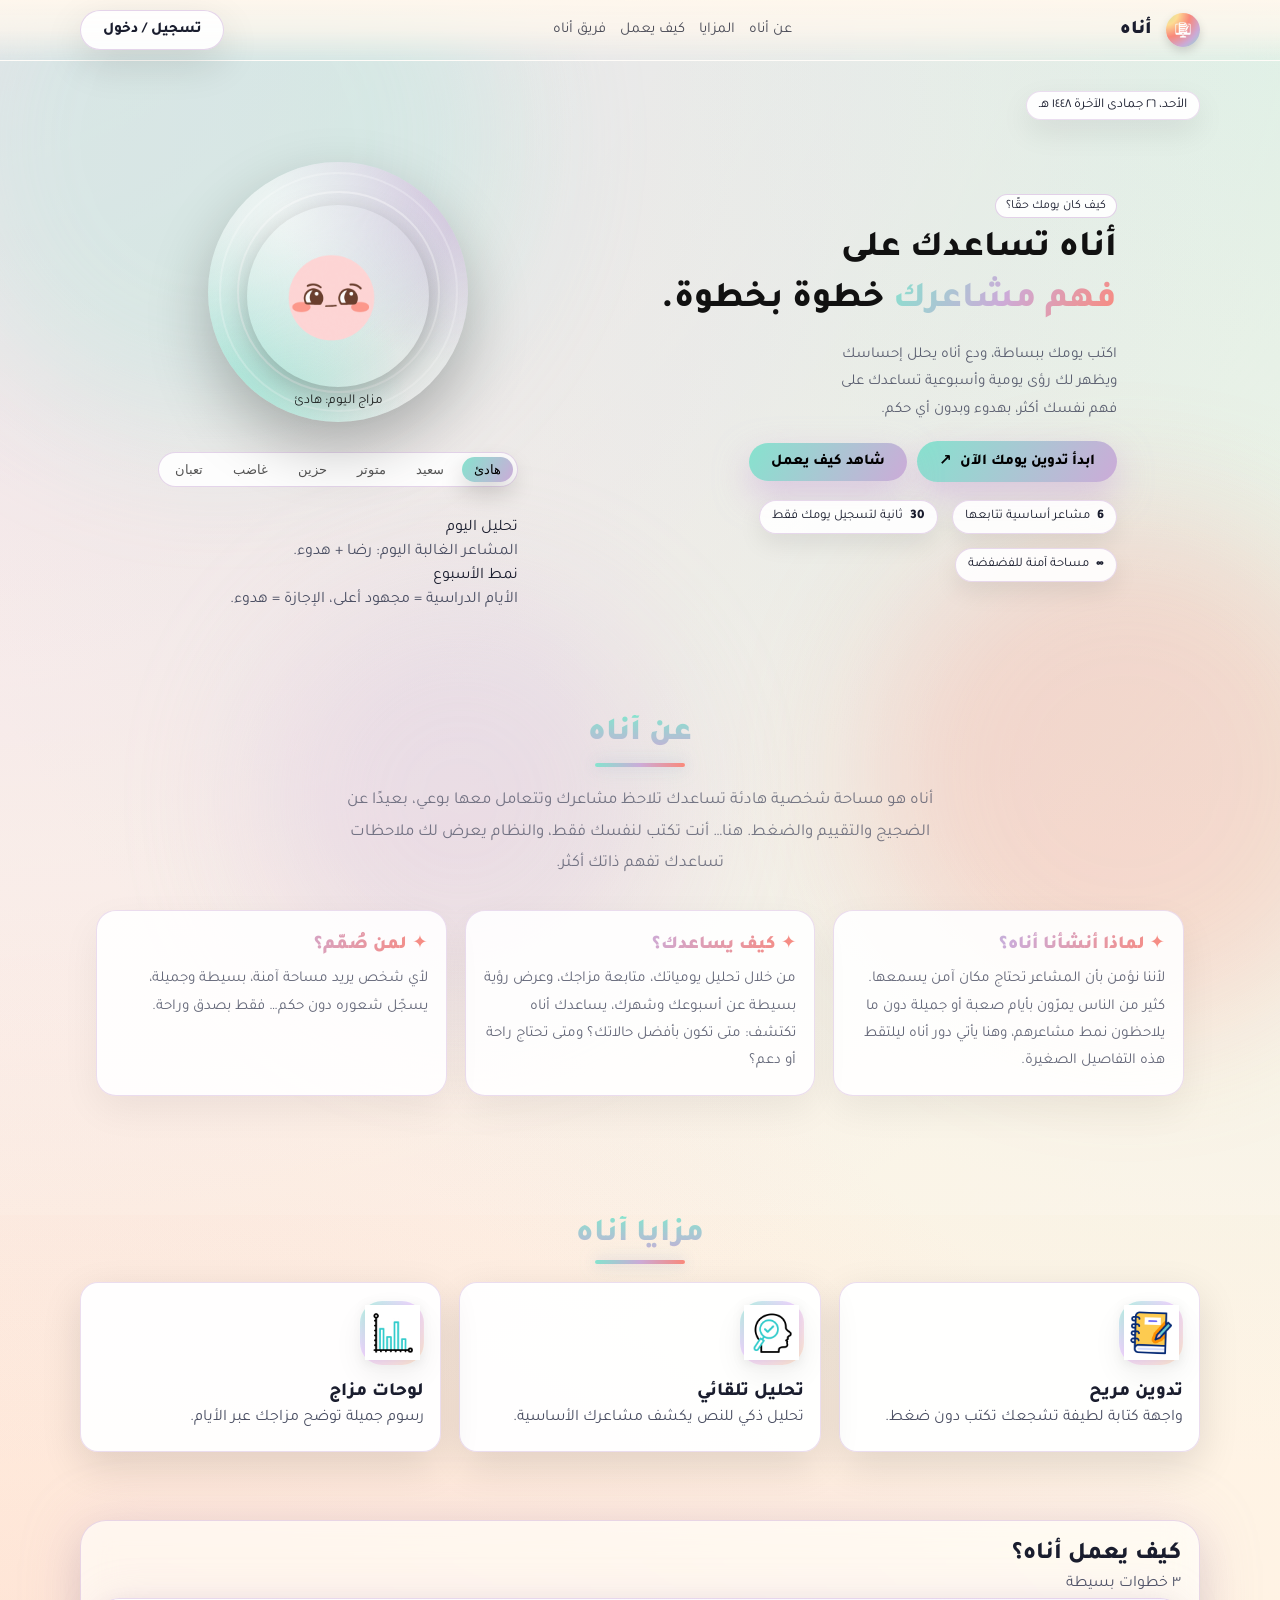
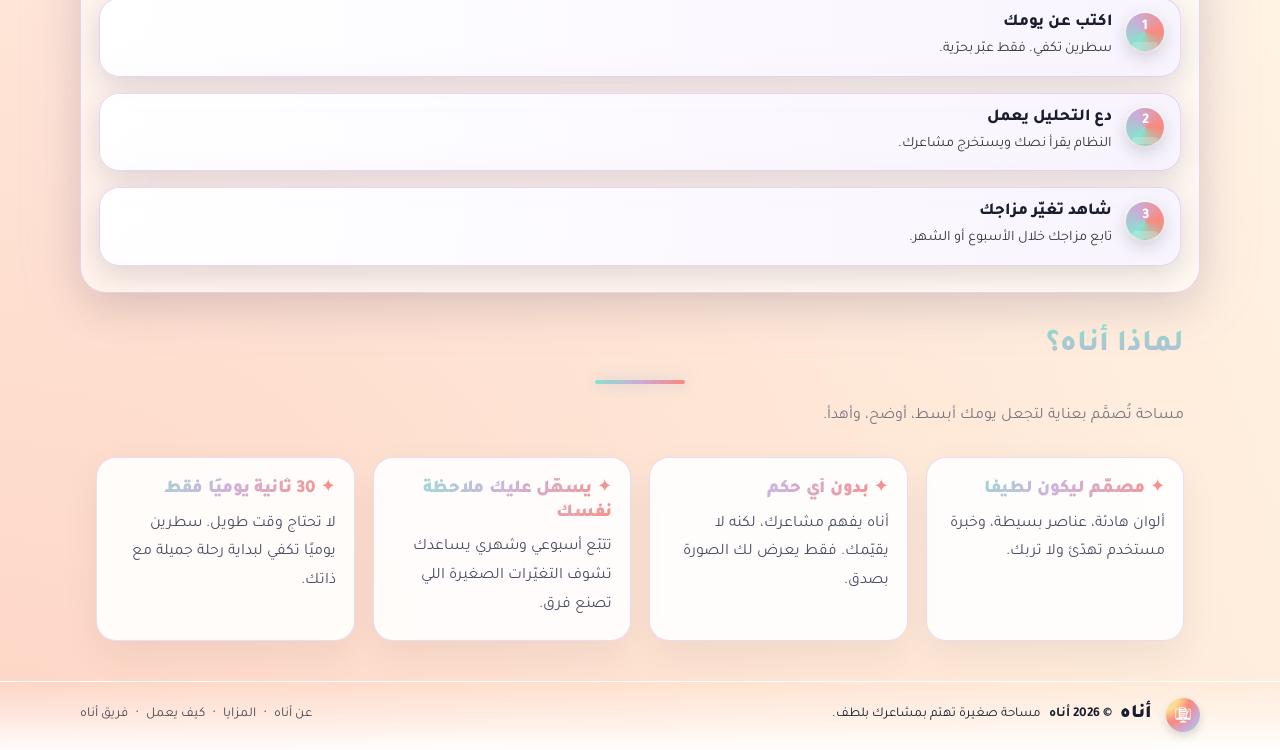
==== commit 4c7e2b90: "Update index.html" ====
--- a/index.html
+++ b/index.html
@@ -14,6 +14,7 @@
     />
 
     <link rel="stylesheet" href="styles.css" />
+    <link rel="stylesheet" href="mobile.css" />
   </head>
   <body class="page-welcome has-animated-bg">
     <!-- BACKGROUND BLOBS (FAIRY GLASS) -->
--- a/styles.css
+++ b/styles.css
@@ -37,7 +37,6 @@
 }
 
 html {
-  scroll-behavior: smooth;
   scroll-behavior: smooth;
 }
 #about,
@@ -161,20 +160,8 @@
   margin-inline: auto;
 }
 
-h1,
-h2,
-h3,
-h4,
-h5 {
-  margin: 0;
-  font-weight: 800;
-}
-
-p {
-  margin: 0;
-  line-height: 1.8;
-  color: var(--text-soft);
-}
+h1, h2, h3, h4, h5 { margin: 0; font-weight: 800; }
+p { margin: 0; line-height: 1.8; color: var(--text-soft); }
 
 /* =========================================================
    HEADER / NAV
@@ -185,4326 +172,1571 @@
   z-index: 20;
     -webkit-backdrop-filter: blur(18px);
   backdrop-filter: blur(18px);
-
-  background: linear-gradient(
-    to bottom,
-    rgba(255, 247, 237, 0.96),
-    rgba(255, 247, 237, 0.72),
-    transparent
-  );
+  background: linear-gradient(to bottom, rgba(255, 247, 237, 0.96), rgba(255, 247, 237, 0.72), transparent);
   border-bottom: 1px solid rgba(255, 255, 255, 0.6);
 }
 
-.nav {
-  display: flex;
-  align-items: center;
-  justify-content: space-between;
-  gap: 18px;
-  padding-block: 10px;
-}
-
-.brand {
-  display: inline-flex;
-  align-items: center;
-  gap: 8px;
-  font-weight: 900;
-  text-decoration: none;
-  color: var(--text-main);
-  font-size: 19px;
-}
-
-
-.brand-icon {
-  width: 34px;
-  height: 34px;
-  object-fit: contain;
-  border-radius: 50%;
-  margin-left: 6px;
-  box-shadow: 0 4px 10px rgba(0,0,0,0.15);
-}
-.nav-links {
-  list-style: none;
-  display: flex;
-  align-items: center;
-  gap: 14px;
-  margin: 0;
-  padding: 0;
-  font-size: 0.94rem;
-}
-
-.nav-links a {
-  position: relative;
-  text-decoration: none;
-  color: var(--text-main);
-  opacity: 0.78;
-  padding-bottom: 3px;
-}
-
-.nav-links a:hover,
-.nav-links a.active {
-  opacity: 1;
-}
-
-.anim-underline::after,
-.nav-links a::after {
-  content: "";
-  position: absolute;
-  inset-inline: 0;
-  bottom: -2px;
-  height: 2px;
-  border-radius: var(--radius-pill);
-  transform: scaleX(0);
-  transform-origin: center;
-  background: linear-gradient(90deg, var(--mint), var(--purple), var(--peach));
-  transition: transform var(--t-fast);
-}
-
-.anim-underline:hover::after,
-.nav-links a:hover::after,
-.nav-links a.active::after {
-  transform: scaleX(1);
-}
+.nav { display: flex; align-items: center; justify-content: space-between; gap: 18px; padding-block: 10px; }
+.brand { display: inline-flex; align-items: center; gap: 8px; font-weight: 900; text-decoration: none; color: var(--text-main); font-size: 19px; }
+.brand-icon { width: 34px; height: 34px; object-fit: contain; border-radius: 50%; margin-left: 6px; box-shadow: 0 4px 10px rgba(0,0,0,0.15); }
+.nav-links { list-style: none; display: flex; align-items: center; gap: 14px; margin: 0; padding: 0; font-size: 0.94rem; }
+.nav-links a { position: relative; text-decoration: none; color: var(--text-main); opacity: 0.78; padding-bottom: 3px; }
+.nav-links a:hover, .nav-links a.active { opacity: 1; }
+.anim-underline::after, .nav-links a::after { content: ""; position: absolute; inset-inline: 0; bottom: -2px; height: 2px; border-radius: var(--radius-pill); transform: scaleX(0); transform-origin: center; background: linear-gradient(90deg, var(--mint), var(--purple), var(--peach)); transition: transform var(--t-fast); }
+.anim-underline:hover::after, .nav-links a:hover::after, .nav-links a.active::after { transform: scaleX(1); }
 
 /* =========================================================
    BUTTONS
    ========================================================= */
-
-.pill-button,
-.ghost-link,
-.pill-primary,
-.pill-ghost {
-  border-radius: var(--radius-pill);
-  border: none;
-  font-family: inherit;
-  font-size: 0.94rem;
-  font-weight: 800;
-  padding: 10px 22px;
-  display: inline-flex;
-  align-items: center;
-  justify-content: center;
-  gap: 8px;
-  text-decoration: none;
-  cursor: pointer;
-  transition: transform var(--t-fast), box-shadow var(--t-fast),
-    background var(--t-med), color var(--t-med);
-}
-
-.pill-primary,
-.ghost-link {
-  background: linear-gradient(120deg, var(--mint), var(--purple));
-  color: #000;
-  box-shadow: 0 14px 34px rgba(204, 171, 216, 0.6);
-}
-
-.pill-primary:hover,
-.ghost-link:hover {
-  transform: translateY(-2px);
-  box-shadow: var(--shadow-strong);
-}
-
-.pill-ghost {
-  background: rgba(255, 255, 255, 0.9);
-  color: var(--text-main);
-  border: 1px solid rgba(204, 171, 216, 0.5);
-  box-shadow: var(--shadow-soft);
-}
-
-.pill-ghost:hover {
-  transform: translateY(-2px);
-}
-
+.pill-button, .ghost-link, .pill-primary, .pill-ghost { border-radius: var(--radius-pill); border: none; font-family: inherit; font-size: 0.94rem; font-weight: 800; padding: 10px 22px; display: inline-flex; align-items: center; justify-content: center; gap: 8px; text-decoration: none; cursor: pointer; transition: transform var(--t-fast), box-shadow var(--t-fast), background var(--t-med), color var(--t-med); }
+.pill-primary, .ghost-link { background: linear-gradient(120deg, var(--mint), var(--purple)); color: #000; box-shadow: 0 14px 34px rgba(204, 171, 216, 0.6); }
+.pill-primary:hover, .ghost-link:hover { transform: translateY(-2px); box-shadow: var(--shadow-strong); }
+.pill-ghost { background: rgba(255, 255, 255, 0.9); color: var(--text-main); border: 1px solid rgba(204, 171, 216, 0.5); box-shadow: var(--shadow-soft); }
+.pill-ghost:hover { transform: translateY(-2px); }
 
 /* =========================================================
    PAGE WRAPPERS
    ========================================================= */
-
-.page-welcome,
-.page-auth {
-  min-height: 100vh;
-  display: flex;
-  flex-direction: column;
-}
-
-main {
-  padding-block: 26px 40px;
-}
-
-/* =========================================================
-   INDEX / WELCOME PAGE
-   ========================================================= */
+.page-welcome, .page-auth { min-height: 100vh; display: flex; flex-direction: column; }
+main { padding-block: 26px 40px; }
 
 /* date chip */
-.date-display {
-  margin: 4px auto 10px;
-  display: inline-flex;
-  align-items: center;
-  justify-content: center;
-  gap: 8px;
-  padding: 5px 12px;
-  border-radius: var(--radius-pill);
-  background: rgba(255, 255, 255, 0.94);
-  border: 1px solid rgba(204, 171, 216, 0.4);
-  box-shadow: 0 12px 30px rgba(0, 0, 0, 0.08);
-  font-size: 0.84rem;
-}
+.date-display { margin: 4px auto 10px; display: inline-flex; align-items: center; justify-content: center; gap: 8px; padding: 5px 12px; border-radius: var(--radius-pill); background: rgba(255, 255, 255, 0.94); border: 1px solid rgba(204, 171, 216, 0.4); box-shadow: 0 12px 30px rgba(0, 0, 0, 0.08); font-size: 0.84rem; }
+
 /* ================= HERO IMPROVEMENTS ================= */
-
-.hero-grid {
-  display: grid;
-  grid-template-columns: minmax(0, 1.2fr) minmax(0, 1.1fr);
-  gap: 40px;
-  align-items: center;
-  padding-block: 32px 40px;
-}
-
-.hero-copy {
-  max-width: 480px;
-  justify-self: flex-end;
-}
-
-.hero-badge {
-  display: inline-flex;
-  align-items: center;
-  gap: 6px;
-  padding: 4px 10px;
-  border-radius: 999px;
-  background: rgba(255, 255, 255, 0.9);
-  border: 1px solid rgba(204, 171, 216, 0.55);
-  font-size: 0.78rem;
-  margin-bottom: 10px;
-}
-
-.hero-heading {
-  font-size: clamp(28px, 4vw, 36px);
-  line-height: 1.25;
-  margin-bottom: 10px;
-  color: #111111;
-}
-
-.hero-highlight {
-  background: linear-gradient(120deg, var(--mint), var(--purple), var(--peach));
-  -webkit-background-clip: text;
-  background-clip: text;
-  color: transparent;
-  white-space: nowrap;
-  line-height: 1.6;      
-  padding-top: 10px;      
-}
-
-.hero-subtext {
-  font-size: 0.95rem;
-  opacity: 0.9;
-  margin-bottom: 18px;
-  max-width: 36ch;
-}
-
-.hero-main-actions {
-  display: flex;
-  flex-wrap: wrap;
-  gap: 10px;
-  align-items: center;
-  margin-bottom: 18px;
-}
-
-/* hero stats */
-.hero-stats {
-  display: flex;
-  flex-wrap: wrap;
-  gap: 14px;
-  font-size: 0.82rem;
-}
-
-.stat {
-  padding: 8px 12px;
-  border-radius: 999px;
-  background: rgba(255, 255, 255, 0.9);
-  border: 1px solid rgba(204, 171, 216, 0.45);
-  box-shadow: 0 10px 24px rgba(0, 0, 0, 0.08);
-}
-
-.stat-number {
-  font-weight: 900;
-  margin-left: 4px;
-}
+.hero-grid { display: grid; grid-template-columns: minmax(0, 1.2fr) minmax(0, 1.1fr); gap: 40px; align-items: center; padding-block: 32px 40px; }
+.hero-copy { max-width: 480px; justify-self: flex-end; }
+.hero-badge { display: inline-flex; align-items: center; gap: 6px; padding: 4px 10px; border-radius: 999px; background: rgba(255, 255, 255, 0.9); border: 1px solid rgba(204, 171, 216, 0.55); font-size: 0.78rem; margin-bottom: 10px; }
+.hero-heading { font-size: clamp(28px, 4vw, 36px); line-height: 1.25; margin-bottom: 10px; color: #111111; }
+.hero-highlight { background: linear-gradient(120deg, var(--mint), var(--purple), var(--peach)); -webkit-background-clip: text; background-clip: text; color: transparent; white-space: nowrap; line-height: 1.6; padding-top: 10px; }
+.hero-subtext { font-size: 0.95rem; opacity: 0.9; margin-bottom: 18px; max-width: 36ch; }
+.hero-main-actions { display: flex; flex-wrap: wrap; gap: 10px; align-items: center; margin-bottom: 18px; }
+.hero-stats { display: flex; flex-wrap: wrap; gap: 14px; font-size: 0.82rem; }
+.stat { padding: 8px 12px; border-radius: 999px; background: rgba(255, 255, 255, 0.9); border: 1px solid rgba(204, 171, 216, 0.45); box-shadow: 0 10px 24px rgba(0, 0, 0, 0.08); }
+.stat-number { font-weight: 900; margin-left: 4px; }
 
 /* ================= MOOD ORB WITH IMAGE ================= */
-
-.hero-visual {
-  display: flex;
-  flex-direction: column;
-  align-items: center;
-  gap: 16px;
-}
-
-.mood-orb {
-  position: relative;
-  width: min(260px, 70vw);
-  aspect-ratio: 1/1;
-  border-radius: 50%;
-  background: radial-gradient(
-      circle at 30% 20%,
-      rgba(255, 255, 255, 0.6),
-      transparent 60%
-    ),
-    radial-gradient(
-      circle at 0% 100%,
-      rgba(134, 227, 206, 0.7),
-      transparent 55%
-    ),
-    radial-gradient(
-      circle at 100% 0%,
-      rgba(204, 171, 216, 0.7),
-      transparent 55%
-    );
-  box-shadow: 0 26px 60px rgba(0, 0, 0, 0.25);
-  display: flex;
-  align-items: center;
-  justify-content: center;
-  overflow: visible;
-}
-
-/* subtle rings */
-.mood-orb-ring {
-  position: absolute;
-  border-radius: 50%;
-  border: 2px solid rgba(255, 255, 255, 0.65);
-  opacity: 0.6;
-}
-
-.mood-orb-ring.ring-1 {
-  width: 78%;
-  height: 78%;
-}
-
-.mood-orb-ring.ring-2 {
-  width: 92%;
-  height: 92%;
-  opacity: 0.35;
-}
-
-/* mood image */
-.mood-orb-image {
-  width: 70%;
-  aspect-ratio: 1 / 1;      
-  border-radius: 50%;
-  object-fit: contain;      
-  display: block;
-  box-shadow: 0 10px 30px rgba(0, 0, 0, 0.25);
-  z-index: 1;
-  transform: translateY(4px); 
-}
-/* label under orb */
-.mood-label {
-  position: absolute;
-  bottom: 12px;
-  inset-inline: 0;
-  text-align: center;
-  font-size: 0.85rem;
-  color: rgba(0, 0, 0, 0.85);
-}
-
-/* chips row */
-.mood-chips {
-  margin-top: 14px;
-  padding: 4px;
-  border-radius: 999px;
-  background: rgba(255, 255, 255, 0.9);
-  border: 1px solid rgba(204, 171, 216, 0.5);
-  display: inline-flex;
-  flex-wrap: wrap;
-  gap: 6px;
-}
-
-.mood-chip {
-  border-radius: 999px;
-  border: none;
-  padding: 5px 12px;
-  background: transparent;
-  font-size: 0.84rem;
-  cursor: pointer;
-  color: #555;
-  transition: background 0.18s ease, box-shadow 0.18s ease, color 0.18s ease;
-}
-
-.mood-chip:hover {
-  background: rgba(240, 240, 255, 0.9);
-  box-shadow: 0 8px 18px rgba(0, 0, 0, 0.12);
-}
-
-.mood-chip.is-active {
-  background: linear-gradient(120deg, var(--mint), var(--purple));
-  color: #000;
-  box-shadow: 0 10px 24px rgba(0, 0, 0, 0.18);
-}
-
-
-/* mini cards alignment */
-.mini-card-list {
-  margin-top: 16px;
-  width: 100%;
-  max-width: 360px;
-}
+.hero-visual { display: flex; flex-direction: column; align-items: center; gap: 16px; }
+.mood-orb { position: relative; width: min(260px, 70vw); aspect-ratio: 1/1; border-radius: 50%; background: radial-gradient(circle at 30% 20%, rgba(255, 255, 255, 0.6), transparent 60%), radial-gradient(circle at 0% 100%, rgba(134, 227, 206, 0.7), transparent 55%), radial-gradient(circle at 100% 0%, rgba(204, 171, 216, 0.7), transparent 55%); box-shadow: 0 26px 60px rgba(0, 0, 0, 0.25); display: flex; align-items: center; justify-content: center; overflow: visible; }
+.mood-orb-ring { position: absolute; border-radius: 50%; border: 2px solid rgba(255, 255, 255, 0.65); opacity: 0.6; }
+.mood-orb-ring.ring-1 { width: 78%; height: 78%; }
+.mood-orb-ring.ring-2 { width: 92%; height: 92%; opacity: 0.35; }
+.mood-orb-image { width: 70%; aspect-ratio: 1 / 1; border-radius: 50%; object-fit: contain; display: block; box-shadow: 0 10px 30px rgba(0, 0, 0, 0.25); z-index: 1; transform: translateY(4px); }
+.mood-label { position: absolute; bottom: 12px; inset-inline: 0; text-align: center; font-size: 0.85rem; color: rgba(0, 0, 0, 0.85); }
+.mood-chips { margin-top: 14px; padding: 4px; border-radius: 999px; background: rgba(255, 255, 255, 0.9); border: 1px solid rgba(204, 171, 216, 0.5); display: inline-flex; flex-wrap: wrap; gap: 6px; }
+.mood-chip { border-radius: 999px; border: none; padding: 5px 12px; background: transparent; font-size: 0.84rem; cursor: pointer; color: #555; transition: background 0.18s ease, box-shadow 0.18s ease, color 0.18s ease; }
+.mood-chip:hover { background: rgba(240, 240, 255, 0.9); box-shadow: 0 8px 18px rgba(0, 0, 0, 0.12); }
+.mood-chip.is-active { background: linear-gradient(120deg, var(--mint), var(--purple)); color: #000; box-shadow: 0 10px 24px rgba(0, 0, 0, 0.18); }
+
+.mini-card-list { margin-top: 16px; width: 100%; max-width: 360px; }
+
 /* features */
-.features {
-  padding-block: 50px 60px;
-}
-.features h2 {
-  text-align: center;
-  margin-bottom: 6px;
-font-size: 2rem;
-  background: linear-gradient(180deg, var(--mint), var(--purple));
-  -webkit-background-clip: text;
-  background-clip: text;
-  color: transparent;
-}
-
-.anim-separator {
-  width: 90px;
-  height: 4px;
-  border-radius: 999px;
-  margin: 0 auto 18px;
-
-  background: linear-gradient(90deg, var(--mint), var(--purple), var(--peach));
-
-  box-shadow: 0 0 12px rgba(204, 171, 216, 0.45),
-    0 0 20px rgba(134, 227, 206, 0.4);
-}
-.feature-grid {
-  display: grid;
-  grid-template-columns: repeat(auto-fit, minmax(220px, 1fr));
-  gap: 18px;
-  margin-top: 18px;
-}
-
-.feature {
-  border-radius: var(--radius-lg);
-  padding: 18px 16px;
-  background: rgba(255, 255, 255, 0.95);
-  border: 1px solid rgba(204, 171, 216, 0.4);
-  box-shadow: var(--shadow-soft);
-  position: relative;
-  overflow: hidden;
-  transform-origin: center;
-  transition: transform var(--t-med), box-shadow var(--t-med);
-}
-
-.feature:hover {
-  transform: translateY(-4px);
-  box-shadow: var(--shadow-strong);
-}
-
-
-.feature-icon {
-  width: 64px;
-  height: 64px;
-  border-radius: 22px;
-  background: radial-gradient(circle at 0% 0%, #b6f3e5, #f0d6ff 60%, #ffe8c7);
-  display: flex;
-  align-items: center;
-  justify-content: center;
-  margin-bottom: 1rem;
-  box-shadow: 0 12px 30px rgba(0, 0, 0, 0.06),
-    0 0 0 1px rgba(255, 255, 255, 0.6);
-}
-
-.feature-icon img {
-  width: 55px;
-  height: 55px;
-  filter: drop-shadow(0 2px 6px rgba(0, 0, 0, 0.08));
-}
-
-/* =============== FLOW SECTION WRAPPER =============== */
-.section {
-  padding-block: 26px 32px;
-}
-
-.section-alt {
-  background: rgba(255, 255, 255, 0.65);
-  border-radius: 26px;
-  padding: 20px 18px 26px;
-  margin-block: 8px 24px;
-  border: 1px solid rgba(204, 171, 216, 0.45);
-  box-shadow:
-    0 16px 40px rgba(0, 0, 0, 0.10),
-    0 0 60px rgba(204, 171, 216, 0.25);
-  -webkit-backdrop-filter: blur(16px) saturate(170%);
-  backdrop-filter: blur(16px) saturate(170%);
-}
-
-/* =============== FLOW STEPS GRID =============== */
-.flow-steps {
-  list-style: none;
-  padding: 0;
-  margin: 0;
-  display: grid;
-  gap: 16px;
-}
-
-/* =============== SINGLE STEP CARD =============== */
-.flow-step {
-  position: relative;
-  display: grid;
-  grid-template-columns: auto 1fr;
-  gap: 14px;
-  align-items: flex-start;
-
-  padding: 14px 16px;
-  border-radius: 20px;
-
-  background: radial-gradient(circle at top left,
-              rgba(255, 255, 255, 0.95),
-              rgba(248, 244, 255, 0.95));
-  border: 1px solid rgba(204, 171, 216, 0.45);
-
-  box-shadow:
-    0 10px 26px rgba(0, 0, 0, 0.09),
-    0 0 40px rgba(204, 171, 216, 0.22);
-
-  -webkit-backdrop-filter: blur(12px) saturate(180%);
-  backdrop-filter: blur(12px) saturate(180%);
-
-  transition:
-    transform 0.25s ease,
-    box-shadow 0.25s ease,
-    border-color 0.25s ease,
-    background 0.25s ease;
-}
-
-
-.flow-step::before {
-  content: "";
-  position: absolute;
-  inset-inline: 16px;
-  top: 0;
-  height: 3px;
-  border-radius: 999px;
-  background: linear-gradient(90deg, var(--mint), var(--purple), var(--peach));
-  opacity: 0;
-  transition: opacity 0.25s ease;
-}
-
-.flow-step:hover {
-  transform: translateY(-4px);
-  box-shadow:
-    0 14px 34px rgba(0, 0, 0, 0.14),
-    0 0 55px rgba(134, 227, 206, 0.35);
-  border-color: rgba(134, 227, 206, 0.8);
-  background: radial-gradient(circle at top left,
-              rgba(255, 255, 255, 0.98),
-              rgba(255, 250, 255, 0.98));
-}
-
-.flow-step:hover::before {
-  opacity: 0.9;
-}
-
-/* =============== NUMBER BADGE =============== */
-.step-number {
-  width: 38px;
-  height: 38px;
-  border-radius: 999px;
-  display: grid;
-  place-items: center;
-
-  background: conic-gradient(
-    from 210deg,
-    var(--mint),
-    var(--purple),
-    var(--peach),
-    var(--mint)
-  );
-
-  color: #fff;
-  font-size: 0.92rem;
-  font-weight: 800;
-
-  box-shadow:
-    0 6px 18px rgba(0, 0, 0, 0.18),
-    0 0 0 2px rgba(255, 255, 255, 0.7);
-
-  flex-shrink: 0;
-}
-
-
-.step-number::after {
-  content: "";
-  width: 70%;
-  height: 70%;
-  border-radius: inherit;
-  background: rgba(255, 255, 255, 0.22);
-}
-
-/* =============== TEXT AREA =============== */
-.step-body h3 {
-  margin: 0;
-  font-size: 1.05rem;
-  font-weight: 800;
-  color: var(--headText);
-}
-
-.step-body p {
-  margin: 4px 0 0;
-  font-size: 0.9rem;
-  line-height: 1.7;
-  color: rgba(0, 0, 0, 0.78);
-}
-
-
-
-.why-anah h2 {
-  font-size: 1.9rem;
-  margin-bottom: 6px;
-  padding-top:10px;
-  padding-bottom:10px;
-  background: linear-gradient(180deg, var(--mint), var(--purple));
-  -webkit-background-clip: text;
-  color: transparent;
-}
-
-.why-sub {
-  opacity: 0.75;
-  margin-bottom: 26px;
-  font-size: 1rem;
-}
-
-.why-grid {
-  display: grid;
-  gap: 18px;
-  grid-template-columns: repeat(auto-fit, minmax(250px, 1fr));
-}
-
-.why-card {
-  padding: 20px 18px;
-  border-radius: 20px;
-  background: rgba(255, 255, 255, 0.9);
-  border: 1px solid rgba(204, 171, 216, 0.4);
-  box-shadow: 0 14px 38px rgba(0, 0, 0, 0.06);
-  transition: 0.25s ease;
-}
-
-.why-card:hover {
-  transform: translateY(-4px);
-  box-shadow: 0 20px 46px rgba(0, 0, 0, 0.1);
-}
-
-.why-card h3 {
-  margin-bottom: 8px;
-  font-size: 1.15rem;
-  font-weight: 900;
-  line-height: 1.3;
-  background: linear-gradient(120deg, var(--mint), var(--purple), var(--peach));
-  -webkit-background-clip: text;
-  color: transparent;
-  letter-spacing: -0.3px;
-  text-shadow: 0 0 18px rgba(255, 255, 255, 0.45);
-}
+.features { padding-block: 50px 60px; }
+.features h2 { text-align: center; margin-bottom: 6px; font-size: 2rem; background: linear-gradient(180deg, var(--mint), var(--purple)); -webkit-background-clip: text; background-clip: text; color: transparent; }
+.anim-separator { width: 90px; height: 4px; border-radius: 999px; margin: 0 auto 18px; background: linear-gradient(90deg, var(--mint), var(--purple), var(--peach)); box-shadow: 0 0 12px rgba(204, 171, 216, 0.45), 0 0 20px rgba(134, 227, 206, 0.4); }
+.feature-grid { display: grid; grid-template-columns: repeat(auto-fit, minmax(220px, 1fr)); gap: 18px; margin-top: 18px; }
+.feature { border-radius: var(--radius-lg); padding: 18px 16px; background: rgba(255, 255, 255, 0.95); border: 1px solid rgba(204, 171, 216, 0.4); box-shadow: var(--shadow-soft); position: relative; overflow: hidden; transform-origin: center; transition: transform var(--t-med), box-shadow var(--t-med); }
+.feature:hover { transform: translateY(-4px); box-shadow: var(--shadow-strong); }
+.feature-icon { width: 64px; height: 64px; border-radius: 22px; background: radial-gradient(circle at 0% 0%, #b6f3e5, #f0d6ff 60%, #ffe8c7); display: flex; align-items: center; justify-content: center; margin-bottom: 1rem; box-shadow: 0 12px 30px rgba(0, 0, 0, 0.06), 0 0 0 1px rgba(255, 255, 255, 0.6); }
+.feature-icon img { width: 55px; height: 55px; filter: drop-shadow(0 2px 6px rgba(0, 0, 0, 0.08)); }
+
+/* FLOW SECTION WRAPPER */
+.section { padding-block: 26px 32px; }
+.section-alt { background: rgba(255, 255, 255, 0.65); border-radius: 26px; padding: 20px 18px 26px; margin-block: 8px 24px; border: 1px solid rgba(204, 171, 216, 0.45); box-shadow: 0 16px 40px rgba(0, 0, 0, 0.10), 0 0 60px rgba(204, 171, 216, 0.25); -webkit-backdrop-filter: blur(16px) saturate(170%); backdrop-filter: blur(16px) saturate(170%); }
+.flow-steps { list-style: none; padding: 0; margin: 0; display: grid; gap: 16px; }
+.flow-step { position: relative; display: grid; grid-template-columns: auto 1fr; gap: 14px; align-items: flex-start; padding: 14px 16px; border-radius: 20px; background: radial-gradient(circle at top left, rgba(255, 255, 255, 0.95), rgba(248, 244, 255, 0.95)); border: 1px solid rgba(204, 171, 216, 0.45); box-shadow: 0 10px 26px rgba(0, 0, 0, 0.09), 0 0 40px rgba(204, 171, 216, 0.22); -webkit-backdrop-filter: blur(12px) saturate(180%); backdrop-filter: blur(12px) saturate(180%); transition: transform 0.25s ease, box-shadow 0.25s ease, border-color 0.25s ease, background 0.25s ease; }
+.flow-step::before { content: ""; position: absolute; inset-inline: 16px; top: 0; height: 3px; border-radius: 999px; background: linear-gradient(90deg, var(--mint), var(--purple), var(--peach)); opacity: 0; transition: opacity 0.25s ease; }
+.flow-step:hover { transform: translateY(-4px); box-shadow: 0 14px 34px rgba(0, 0, 0, 0.14), 0 0 55px rgba(134, 227, 206, 0.35); border-color: rgba(134, 227, 206, 0.8); background: radial-gradient(circle at top left, rgba(255, 255, 255, 0.98), rgba(255, 250, 255, 0.98)); }
+.flow-step:hover::before { opacity: 0.9; }
+.step-number { width: 38px; height: 38px; border-radius: 999px; display: grid; place-items: center; background: conic-gradient(from 210deg, var(--mint), var(--purple), var(--peach), var(--mint)); color: #fff; font-size: 0.92rem; font-weight: 800; box-shadow: 0 6px 18px rgba(0, 0, 0, 0.18), 0 0 0 2px rgba(255, 255, 255, 0.7); flex-shrink: 0; }
+.step-number::after { content: ""; width: 70%; height: 70%; border-radius: inherit; background: rgba(255, 255, 255, 0.22); }
+.step-body h3 { margin: 0; font-size: 1.05rem; font-weight: 800; color: var(--headText); }
+.step-body p { margin: 4px 0 0; font-size: 0.9rem; line-height: 1.7; color: rgba(0, 0, 0, 0.78); }
+
+.why-anah h2 { font-size: 1.9rem; margin-bottom: 6px; padding-top:10px; padding-bottom:10px; background: linear-gradient(180deg, var(--mint), var(--purple)); -webkit-background-clip: text; color: transparent; }
+.why-sub { opacity: 0.75; margin-bottom: 26px; font-size: 1rem; }
+.why-grid { display: grid; gap: 18px; grid-template-columns: repeat(auto-fit, minmax(250px, 1fr)); }
+.why-card { padding: 20px 18px; border-radius: 20px; background: rgba(255, 255, 255, 0.9); border: 1px solid rgba(204, 171, 216, 0.4); box-shadow: 0 14px 38px rgba(0, 0, 0, 0.06); transition: 0.25s ease; }
+.why-card:hover { transform: translateY(-4px); box-shadow: 0 20px 46px rgba(0, 0, 0, 0.1); }
+.why-card h3 { margin-bottom: 8px; font-size: 1.15rem; font-weight: 900; line-height: 1.3; background: linear-gradient(120deg, var(--mint), var(--purple), var(--peach)); -webkit-background-clip: text; color: transparent; letter-spacing: -0.3px; text-shadow: 0 0 18px rgba(255, 255, 255, 0.45); }
 
 /* ABOUT ANAH SECTION */
-.about-anah {
-  padding-block: 60px 70px;
-  text-align: center;
-}
-
-.about-title {
-  font-size: 2rem;
-  margin-bottom: 10px;
-  background: linear-gradient(180deg, var(--mint), var(--purple));
-  -webkit-background-clip: text;
-  color: transparent;
-  font-weight: 900;
-}
-
-.about-sub {
-  font-size: 1.05rem;
-  opacity: 0.75;
-  max-width: 600px;
-  margin: 0 auto 30px;
-  line-height: 1.9;
-}
-
-.about-grid {
-  display: grid;
-  gap: 18px;
-  grid-template-columns: repeat(auto-fit, minmax(260px, 1fr));
-  margin-top: 20px;
-}
-
-.about-card {
-  padding: 20px 18px;
-  border-radius: 20px;
-  background: rgba(255, 255, 255, 0.9);
-  border: 1px solid rgba(204, 171, 216, 0.4);
-  box-shadow: 0 14px 38px rgba(0, 0, 0, 0.06);
-  text-align: right;
-  transition: 0.25s ease;
-}
-
-.about-card:hover {
-  transform: translateY(-4px);
-  box-shadow: 0 20px 46px rgba(0, 0, 0, 0.1);
-}
-
-.about-card h3 {
-  margin-bottom: 8px;
-  font-size: 1.15rem;
-  font-weight: 900;
-  background: linear-gradient(120deg, var(--mint), var(--purple), var(--peach));
-  -webkit-background-clip: text;
-  color: transparent;
-}
-
-.about-card p {
-  font-size: 0.95rem;
-  opacity: 0.85;
-  line-height: 1.8;
-}
+.about-anah { padding-block: 60px 70px; text-align: center; }
+.about-title { font-size: 2rem; margin-bottom: 10px; background: linear-gradient(180deg, var(--mint), var(--purple)); -webkit-background-clip: text; color: transparent; font-weight: 900; }
+.about-sub { font-size: 1.05rem; opacity: 0.75; max-width: 600px; margin: 0 auto 30px; line-height: 1.9; }
+.about-grid { display: grid; gap: 18px; grid-template-columns: repeat(auto-fit, minmax(260px, 1fr)); margin-top: 20px; }
+.about-card { padding: 20px 18px; border-radius: 20px; background: rgba(255, 255, 255, 0.9); border: 1px solid rgba(204, 171, 216, 0.4); box-shadow: 0 14px 38px rgba(0, 0, 0, 0.06); text-align: right; transition: 0.25s ease; }
+.about-card:hover { transform: translateY(-4px); box-shadow: 0 20px 46px rgba(0, 0, 0, 0.1); }
+.about-card h3 { margin-bottom: 8px; font-size: 1.15rem; font-weight: 900; background: linear-gradient(120deg, var(--mint), var(--purple), var(--peach)); -webkit-background-clip: text; color: transparent; }
+.about-card p { font-size: 0.95rem; opacity: 0.85; line-height: 1.8; }
+
 /* =========================================
    DYNAMIC MOOD ORB COLORS
    ========================================= */
-
-/* 1. Angry - Red Gradients */
-.mood-orb.angry {
-  background: radial-gradient(
-      circle at 30% 20%,
-      rgba(255, 255, 255, 0.4),
-      transparent 60%
-    ),
-    radial-gradient(
-      circle at 0% 100%,
-      rgba(255, 107, 107, 0.8), /* Light Red */
-
-      transparent 60%
-    ),
-    radial-gradient(
-      circle at 100% 0%,
-      rgba(238, 82, 83, 0.7), /* Dark Red */
-
-      transparent 60%
-    ) !important;
-  box-shadow: 0 26px 60px rgba(238, 82, 83, 0.35);
-}
-.mood-orb.angry .mood-orb-ring {
-  border-color: rgba(255, 107, 107, 0.4);
-  background: rgba(255, 0, 0, 0.03); /* Very Light Color Inside the Circle */
-}
-
-
-/* 2. Sad - Blue Gradients */
-.mood-orb.sad {
-  background: radial-gradient(
-      circle at 30% 20%,
-      rgba(255, 255, 255, 0.4),
-      transparent 60%
-    ),
-    radial-gradient(
-      circle at 0% 100%,
-      rgba(84, 160, 255, 0.8), /* Blue */
-      transparent 60%
-    ),
-    radial-gradient(
-      circle at 100% 0%,
-      rgba(46, 134, 222, 0.7), /* Dark Blue */
-
-      transparent 60%
-    ) !important;
-  box-shadow: 0 26px 60px rgba(46, 134, 222, 0.35);
-}
-.mood-orb.sad .mood-orb-ring {
-  border-color: rgba(84, 160, 255, 0.4);
-  background: rgba(0, 0, 255, 0.03);
-}
-
-
-
-.mood-orb.tired {
-  background: radial-gradient(
-      circle at 30% 20%,
-      rgba(255, 255, 255, 0.4),
-      transparent 60%
-    ),
-    radial-gradient(
-      circle at 0% 100%,
-      rgba(254, 202, 87, 0.8), 
-      transparent 60%
-    ),
-    radial-gradient(
-      circle at 100% 0%,
-      rgba(255, 159, 67, 0.7), 
-      transparent 60%
-    ) !important;
-  box-shadow: 0 26px 60px rgba(254, 202, 87, 0.35);
-}
-.mood-orb.tired .mood-orb-ring {
-  border-color: rgba(254, 202, 87, 0.5);
-  background: rgba(255, 255, 0, 0.02);
-}
-
-.mood-orb.stressed {
-  background: radial-gradient(
-      circle at 30% 20%,
-      rgba(255, 255, 255, 0.4),
-      transparent 60%
-    ),
-    radial-gradient(
-      circle at 0% 100%,
-      rgba(204, 171, 216, 0.8), 
-      transparent 60%
-    ),
-    radial-gradient(
-      circle at 100% 0%,
-      rgba(156, 136, 255, 0.7),
-      transparent 60%
-    ) !important;
-  box-shadow: 0 26px 60px rgba(156, 136, 255, 0.3);
-}
-.mood-orb.stressed .mood-orb-ring {
-  border-color: rgba(204, 171, 216, 0.5);
-}
-
-.mood-orb.happy {
-  background: radial-gradient(
-      circle at 30% 20%,
-      rgba(255, 255, 255, 0.5),
-      transparent 60%
-    ),
-    radial-gradient(
-      circle at 0% 100%,
-      rgba(29, 209, 161, 0.7),
-      transparent 60%
-    ),
-    radial-gradient(
-      circle at 100% 0%,
-      rgba(85, 239, 196, 0.7), 
-      transparent 60%
-    ) !important;
-  box-shadow: 0 26px 60px rgba(29, 209, 161, 0.3);
-}
-.mood-orb.happy .mood-orb-ring {
-  border-color: rgba(85, 239, 196, 0.5);
-}
-
-.back-top {
-  position: fixed;
-  bottom: 26px;
-  left: 26px;
-  background: linear-gradient(120deg, var(--mint), var(--purple));
-  color: #fff;
-  border: none;
-  padding: 12px 15px;
-  border-radius: 50%;
-  font-size: 1.1rem;
-  cursor: pointer;
-  opacity: 0;
-  pointer-events: none;
-  transition: 0.3s;
-}
-.back-top.show {
-  opacity: 1;
-  pointer-events: auto;
-}
+.mood-orb.angry { background: radial-gradient(circle at 30% 20%, rgba(255, 255, 255, 0.4), transparent 60%), radial-gradient(circle at 0% 100%, rgba(255, 107, 107, 0.8), transparent 60%), radial-gradient(circle at 100% 0%, rgba(238, 82, 83, 0.7), transparent 60%) !important; box-shadow: 0 26px 60px rgba(238, 82, 83, 0.35); }
+.mood-orb.angry .mood-orb-ring { border-color: rgba(255, 107, 107, 0.4); background: rgba(255, 0, 0, 0.03); }
+.mood-orb.sad { background: radial-gradient(circle at 30% 20%, rgba(255, 255, 255, 0.4), transparent 60%), radial-gradient(circle at 0% 100%, rgba(84, 160, 255, 0.8), transparent 60%), radial-gradient(circle at 100% 0%, rgba(46, 134, 222, 0.7), transparent 60%) !important; box-shadow: 0 26px 60px rgba(46, 134, 222, 0.35); }
+.mood-orb.sad .mood-orb-ring { border-color: rgba(84, 160, 255, 0.4); background: rgba(0, 0, 255, 0.03); }
+.mood-orb.tired { background: radial-gradient(circle at 30% 20%, rgba(255, 255, 255, 0.4), transparent 60%), radial-gradient(circle at 0% 100%, rgba(254, 202, 87, 0.8), transparent 60%), radial-gradient(circle at 100% 0%, rgba(255, 159, 67, 0.7), transparent 60%) !important; box-shadow: 0 26px 60px rgba(254, 202, 87, 0.35); }
+.mood-orb.tired .mood-orb-ring { border-color: rgba(254, 202, 87, 0.5); background: rgba(255, 255, 0, 0.02); }
+.mood-orb.stressed { background: radial-gradient(circle at 30% 20%, rgba(255, 255, 255, 0.4), transparent 60%), radial-gradient(circle at 0% 100%, rgba(204, 171, 216, 0.8), transparent 60%), radial-gradient(circle at 100% 0%, rgba(156, 136, 255, 0.7), transparent 60%) !important; box-shadow: 0 26px 60px rgba(156, 136, 255, 0.3); }
+.mood-orb.stressed .mood-orb-ring { border-color: rgba(204, 171, 216, 0.5); }
+.mood-orb.happy { background: radial-gradient(circle at 30% 20%, rgba(255, 255, 255, 0.5), transparent 60%), radial-gradient(circle at 0% 100%, rgba(29, 209, 161, 0.7), transparent 60%), radial-gradient(circle at 100% 0%, rgba(85, 239, 196, 0.7), transparent 60%) !important; box-shadow: 0 26px 60px rgba(29, 209, 161, 0.3); }
+.mood-orb.happy .mood-orb-ring { border-color: rgba(85, 239, 196, 0.5); }
+
+.back-top { position: fixed; bottom: 26px; left: 26px; background: linear-gradient(120deg, var(--mint), var(--purple)); color: #fff; border: none; padding: 12px 15px; border-radius: 50%; font-size: 1.1rem; cursor: pointer; opacity: 0; pointer-events: none; transition: 0.3s; }
+.back-top.show { opacity: 1; pointer-events: auto; }
+
 /* =========================================================
    AUTH PAGE – FAIRY GLASS GLOW 
    ========================================================= */
-
-.auth-split {
-  display: grid;
-  grid-template-columns: 1fr 0.85fr; /* smaller image panel */
-  gap: 32px;
-  min-height: calc(100vh - 140px);
-  margin-top: 28px;
-  align-items: center;
-}
-
-/* --------------------------------------------
-   LEFT PANE IMAGE
---------------------------------------------- */
-
-.auth-image-panel {
-  border-radius: 26px;
-  overflow: hidden;
-  position: relative;
-  box-shadow: 0 20px 60px rgba(0, 0, 0, 0.18),
-    0 0 80px rgba(204, 171, 216, 0.25), 0 0 110px rgba(134, 227, 206, 0.22);
-  transform: scale(0.96); /* smaller and elegant */
-  transition: transform 0.5s ease, box-shadow 0.5s ease;
-}
-
-/* slight hover lift */
-.auth-image-panel:hover {
-  transform: scale(0.985);
-  box-shadow: 0 26px 80px rgba(0, 0, 0, 0.22),
-    0 0 120px rgba(204, 171, 216, 0.3), 0 0 140px rgba(134, 227, 206, 0.28);
-}
-
-.auth-image-panel .image-inner {
-  height: 100%;
-  position: relative;
-  overflow: hidden;
-}
-
-.auth-bg-video,
-.auth-image-panel img {
-  width: 100%;
-  height: 100%;
-  object-fit: cover;
-}
-
-
-.image-overlay-text {
-  position: absolute;
-  bottom: 26px;
-  right: 26px;
-  color: #ffffff;
-  text-shadow: 0 8px 40px rgba(0, 0, 0, 0.65);
-  -webkit-backdrop-filter: blur(4px);
-  backdrop-filter: blur(4px);
-  padding: 6px 14px;
-  border-radius: 14px;
-  background: rgba(0, 0, 0, 0.25);
-}
-
-.image-overlay-text h3 {
-  font-size: 1.35rem;
-  margin-bottom: 2px;
-}
-
-.image-overlay-text p {
-  font-size: 0.9rem;
-  opacity: 0.9;
-}
-
-/* --------------------------------------------
-   RIGHT PANEL
---------------------------------------------- */
-
-.auth-panel-wrapper {
-  display: flex;
-  align-items: center;
-  justify-content: center;
-  padding-inline: 16px;
-}
-
-
-.dark-glass-card {
-  width: 100%;
-  max-width: 430px;
-  padding: 34px 28px;
-  border-radius: 28px;
-  background: rgba(255, 255, 255, 0.55); 
-   -webkit-backdrop-filter: blur(28px) saturate(180%);
-  backdrop-filter: blur(28px) saturate(180%);
- 
-
-  border: 1px solid rgba(255, 255, 255, 0.7);
-
-  box-shadow: 0 12px 40px rgba(0, 0, 0, 0.15),
-    0 0 80px rgba(204, 171, 216, 0.55), 0 0 120px rgba(134, 227, 206, 0.45);
-
-  position: relative;
-  overflow: hidden;
-}
-
-
-.dark-glass-card::before {
-  content: "";
-  position: absolute;
-  inset: -40%;
-  background: radial-gradient(
-      circle at 10% 0%,
-      rgba(134, 227, 206, 0.25),
-      transparent 60%
-    ),
-    radial-gradient(
-      circle at 90% 100%,
-      rgba(204, 171, 216, 0.3),
-      transparent 65%
-    ),
-    radial-gradient(
-      circle at 50% 100%,
-      rgba(250, 137, 123, 0.22),
-      transparent 70%
-    );
-  mix-blend-mode: soft-light;
-  animation: cardGlow 20s ease-in-out infinite alternate;
-  z-index: -1;
-}
-
-@keyframes cardGlow {
-  0% {
-    transform: translate(0, 0) scale(1);
-  }
-  50% {
-    transform: translate(-20px, 20px) scale(1.05);
-  }
-  100% {
-    transform: translate(20px, -20px) scale(1.02);
-  }
-}
-
-/* --------------------------------------------
-   TABS 
---------------------------------------------- */
-
-.auth-tabs {
-  display: flex;
-  gap: 10px;
-  margin-bottom: 24px;
-}
-
-.auth-tab {
-  flex: 1;
-  padding: 10px 14px;
-  border-radius: 16px;
-  border: none;
-  background: rgba(255, 255, 255, 0.4);
-  -webkit-backdrop-filter: blur(6px);
-  backdrop-filter: blur(6px);
-  color: rgba(0, 0, 0, 0.65);
-  cursor: pointer;
-  font-size: 0.92rem;
-  transition: 0.25s ease;
-}
-
-.auth-tab:hover {
-  transform: translateY(-2px);
-  box-shadow: 0 8px 24px rgba(0, 0, 0, 0.15);
-}
-
-.auth-tab.active {
-  background: linear-gradient(120deg, var(--mint), var(--purple), var(--peach));
-  background-size: 200% 100%;
-  color: #000;
-  font-weight: 800;
-  animation: pastelFlow 8s ease infinite alternate;
-}
-
-@keyframes pastelFlow {
-  0% {
-    background-position: 0% 50%;
-  }
-  100% {
-    background-position: 100% 50%;
-  }
-}
-
-/* --------------------------------------------
-   FORMS
---------------------------------------------- */
-
-.auth-panel {
-  display: none;
-  animation: fadeSlide 0.5s ease;
-}
-
-.auth-panel.active {
-  display: block;
-}
-
-@keyframes fadeSlide {
-  from {
-    opacity: 0;
-    transform: translateY(12px);
-  }
-  to {
-    opacity: 1;
-    transform: translateY(0);
-  }
-}
-
-.auth-title {
-  font-size: 1.55rem;
-  background: linear-gradient(120deg, var(--mint), var(--purple));
-  -webkit-background-clip: text;
-  color: transparent;
-  margin-bottom: 10px;
-}
-
-.auth-sub {
-  font-size: 0.9rem;
-  opacity: 0.75;
-  margin-bottom: 20px;
-}
-.field {
-  margin-bottom: 14px;
-}
-
-.field label {
-  font-size: 0.86rem;
-  color: rgba(0, 0, 0, 0.75);
-  margin-bottom: 5px;
-  display: block;
-}
-.input {
-  position: relative;
-}
-
-.input input {
-  width: 100%;
-  padding: 12px 46px 12px 14px;
-  border-radius: 14px;
-  border: 1px solid rgba(255, 255, 255, 0.6);
-  background: rgba(255, 255, 255, 0.45);
-  -webkit-backdrop-filter: blur(10px);
-  backdrop-filter: blur(10px);
-  font-size: 0.92rem;
-  color: #1a1a1a;
-  transition: 0.25s ease;
-}
-
-.input input::placeholder {
-  color: rgba(0, 0, 0, 0.35);
-}
-
-.input input:focus {
-  outline: none;
-  border-color: var(--mint);
-  background: rgba(255, 255, 255, 0.75);
-  box-shadow: 0 0 12px rgba(134, 227, 206, 0.45);
-}
-
-/* eye icon */
-
-.peek {
-  position: absolute;
-  top: 50%;
-  right: 14px;
-  transform: translateY(-50%);
-  background: none;
-  border: none;
-  padding: 0;
-  cursor: pointer;
-  opacity: 0.6;
-  transition: opacity 0.2s ease, transform 0.2s ease;
-  z-index: 10;
-}
-
-
-.peek-icon {
-  width: 20px;
-  height: 20px;
-  object-fit: contain;
-  display: block;
-  pointer-events: none;
-}
-
-.peek:hover {
-  opacity: 1;
-  transform: translateY(-50%) scale(1.1);
-}
-/* --------------------------------------------
-   ROW + LINK
---------------------------------------------- */
-
-.row {
-  display: flex;
-  justify-content: space-between;
-  align-items: center;
-  margin-top: 6px;
-}
-
-/* ===================================
-   Stylish "Remember Me" Checkbox 
-==================================== */
-
-.tick {
-  display: flex;
-  align-items: center;
-  gap: 8px;
-  cursor: pointer;
-  -webkit-user-select:none;
-  user-select: none;
-  font-size: 15px;
-  color: #000000;
-  opacity: 0.9;
-  transition: opacity 0.2s ease;
-}
-
-.tick:hover {
-  opacity: 1;
-}
-
-
-.tick input[type="checkbox"] {
- 
-  appearance: none;
-  -webkit-appearance: none;
-  width: 20px;
-  height: 20px;
-  border: 2px solid rgba(255, 255, 255, 0.6);
-  border-radius: 6px; /* make it slightly rounded */
-  cursor: pointer;
-  position: relative;
-  background: transparent;
-  transition: all 0.25s ease;
-}
-
-/* checked style */
-.tick input[type="checkbox"]:checked {
-  background: linear-gradient(135deg, #6ae0c6, #4bb8ac);
-  border-color: transparent;
-  box-shadow: 0 0 8px rgba(93, 235, 197, 0.8);
-}
-
-/* checkmark */
-.tick input[type="checkbox"]:checked::after {
-  content: "✔";
-  color: #fff;
-  font-size: 14px;
-  position: absolute;
-  top: -2px;
-  left: 3px;
-}
-
-.link {
-  font-size: 0.82rem;
-  text-decoration: underline;
-  color: #444;
-}
-
-/* ==========================
-   Password strength meter
-   ========================== */
-
-.password-strength {
-  margin-top: 6px;
-  font-size: 0.8rem;
-}
-
-.password-strength .pw-label {
-  display: block;
-  margin-bottom: 4px;
-  color: rgba(0, 0, 0, 0.7);
-}
-
-.password-strength .pw-bar {
-  position: relative;
-  width: 100%;
-  height: 6px;
-  border-radius: 999px;
-  background: rgba(0, 0, 0, 0.06);
-  overflow: hidden;
-}
-
-.password-strength .pw-bar-fill {
-  position: absolute;
-  inset: 0;
-  width: 0%;
-  border-radius: inherit;
-  transition: width 0.25s ease, background-color 0.25s ease;
-}
-
-.password-strength.is-weak .pw-bar-fill {
-  width: 33%;
-  background: #ff4b5c;
-}
-
-.password-strength.is-medium .pw-bar-fill {
-  width: 66%;
-  background: #ffb347;
-}
-
-.password-strength.is-strong .pw-bar-fill {
-  width: 100%;
-  background: #22c55e;
-}
-/* --------------------------------------------
-   MAIN BUTTON 
---------------------------------------------- */
-
-.auth-btn-main {
-  width: 100%;
-  padding: 12px;
-  margin-top: 12px;
-  border-radius: 14px;
-  border: none;
-  background: linear-gradient(120deg, var(--mint), var(--purple));
-  color: #000;
-  font-weight: 800;
-  cursor: pointer;
-  transition: transform 0.25s ease, box-shadow 0.25s ease;
-}
-
-.auth-btn-main:hover {
-  transform: translateY(-2px);
-  box-shadow: 0 12px 30px rgba(0, 0, 0, 0.25);
-}
-
-/* --------------------------------------------
-   SWITCH TEXT BUTTON
---------------------------------------------- */
-.auth-switch {
-  margin-top: 12px;
-  text-align: center;
-  font-size: 0.86rem;
-  color: #333;
-}
-
-.auth-switch .swap-btn {
-  background: none;
-  border: none;
-  color: var(--purple);
-  font-weight: 800;
-  cursor: pointer;
-  text-decoration: underline;
-}
-/* =========================================================
-   HOME PAGE – GLASSY DASHBOARD
-   ========================================================= */
-
-.page-home {
-  min-height: 100vh;
-  display: flex;
-  flex-direction: column;
-}
-
-.home-main {
-  padding-block: 26px 40px;
-}
-
-
-
-.page-home .home-container {
-  width: min(1120px, 100%);
-  margin-inline: auto;
-  margin-top: 22px;
-  padding: 26px 26px 32px;
-  border-radius: 32px;
-
-  /* MAIN GLASS */
-  background: rgba(255, 255, 255, 0.75);
-  border: 1px solid rgba(255, 255, 255, 0.55);
-    -webkit-backdrop-filter: blur(32px) saturate(180%);
-  backdrop-filter: blur(32px) saturate(180%);
-
-
-  /* DEPTH + SOFTNESS */
-  box-shadow: 0 22px 55px rgba(0, 0, 0, 0.15),
-    0 0 120px rgba(204, 171, 216, 0.35), 0 0 160px rgba(134, 227, 206, 0.3),
-    inset 0 0 18px rgba(255, 255, 255, 0.35);
-
-  position: relative;
-  overflow: hidden;
-  transform-style: preserve-3d;
-}
-
-/* subtle aura */
-.page-home .home-container::before {
-  content: "";
-  position: absolute;
-  inset: -45%;
-  z-index: -1;
-  opacity: 0.8;
-  mix-blend-mode: soft-light;
-
-  background: radial-gradient(
-      circle at 15% 0%,
-      rgba(134, 227, 206, 0.4),
-      transparent 60%
-    ),
-    radial-gradient(
-      circle at 85% 100%,
-      rgba(204, 171, 216, 0.38),
-      transparent 65%
-    ),
-    radial-gradient(
-      circle at 50% 100%,
-      rgba(250, 137, 123, 0.3),
-      transparent 70%
-    );
-
-  animation: fairyHalo 28s ease-in-out infinite alternate;
-  filter: blur(12px);
-}
-.page-home .home-container::after {
-  content: "";
-  position: absolute;
-  inset: 0;
-  z-index: -1;
-  opacity: 0.5;
-  background: linear-gradient(
-    135deg,
-    rgba(255, 255, 255, 0.15) 0%,
-    rgba(255, 255, 255, 0.05) 40%,
-    rgba(255, 255, 255, 0.12) 100%
-  );
-  mix-blend-mode: soft-light;
-  animation: shimmerFlow 18s ease-in-out infinite alternate;
-}
-
-/* KEEP CONTENT ABOVE GLOW */
-.page-home .home-container > * {
-  position: relative;
-  z-index: 30;
-}
-
-@keyframes fairyHalo {
-  0% {
-    transform: translate(0, 0) scale(1);
-  }
-  33% {
-    transform: translate(-22px, 18px) scale(1.03);
-  }
-  66% {
-    transform: translate(20px, -14px) scale(1.04);
-  }
-  100% {
-    transform: translate(8px, 12px) scale(1.02);
-  }
-}
-
-@keyframes shimmerFlow {
-  0% {
-    opacity: 0.45;
-    transform: translateY(0);
-  }
-  50% {
-    opacity: 0.75;
-    transform: translateY(-8px);
-  }
-  100% {
-    opacity: 0.45;
-    transform: translateY(0);
-  }
-}
-
-.home-header-top {
-  display: flex;
-  justify-content: space-between;
-  gap: 20px;
-  align-items: flex-end;
-  margin-bottom: 18px;
-}
-
-.home-heading {
-  font-size: 1.6rem;
-  margin-bottom: 6px;
-}
-
-.home-lead {
-  font-size: 0.94rem;
-  max-width: 40ch;
-}
-
-/* Right side: date + mini stats */
-.home-header-meta {
-  display: flex;
-  flex-direction: column;
-  align-items: flex-end;
-  gap: 8px;
-}
-
-.home-meta-date {
-  padding: 6px 12px;
-  border-radius: 999px;
-  background: rgba(255, 255, 255, 0.95);
-  border: 1px solid rgba(204, 171, 216, 0.45);
-  box-shadow: 0 10px 24px rgba(0, 0, 0, 0.08);
-  font-size: 0.86rem;
-}
-
-.home-meta-stats {
-  display: flex;
-  gap: 8px;
-}
-
-.meta-pill {
-  padding: 5px 10px;
-  border-radius: 999px;
-  background: rgba(255, 255, 255, 0.9);
-  border: 1px solid rgba(204, 171, 216, 0.45);
-  font-size: 0.82rem;
-  display: flex;
-  align-items: center;
-  gap: 6px;
-}
-
-.meta-pill strong {
-  font-size: 0.95rem;
-}
-
-/* Main grid */
-.home-grid {
-  display: grid;
-
-  grid-template-columns: 1fr 340px;
-  gap: 24px;
-  align-items: flex-start;
-}
-.home-left {
-  order: 2;
-  display: block;
-  flex-direction: column;
-  gap: 20px;
-}
-/* Generic card */
-.home-card {
-  border-radius: 22px;
-  padding: 16px 16px 18px;
-  background: rgba(255, 255, 255, 0.96);
-  border: 1px solid rgba(204, 171, 216, 0.5);
-  box-shadow: 0 14px 30px rgba(0, 0, 0, 0.08);
-}
-
-/* Progress card */
-.progress-card h2 {
-  font-size: 1.05rem;
-  margin-bottom: 4px;
-}
-
-.progress-sub {
-  font-size: 0.85rem;
-  color: rgba(0, 0, 0, 0.7);
-}
-
-.progress-body {
-  margin-top: 12px;
-  display: flex;
-  flex-wrap: wrap;
-  gap: 14px;
-  align-items: center;
-}
-/* ===============================
-   Mood Buttons Tooltip (Above)
-================================ */
-
-.mood {
-  position: relative;
-  cursor: pointer;
-}
-
-/* Tooltip box (ABOVE the button) */
-.mood::after {
-  content: attr(data-mood);
-  position: absolute;
-  top: -10px;
-  left: 50%;
-  transform: translateX(-50%) translateY(5px); /* start slightly lower for animation */
-
-  background: var(--peach);
-  color: #fff;
-  padding: 6px 10px;
-  border-radius: 6px;
-  font-size: 14px;
-  white-space: nowrap;
-
-  opacity: 0;
-  pointer-events: none;
-  transition: opacity 0.2s ease, transform 0.2s ease;
--webkit-backdrop-filter:blur(6px);
-  backdrop-filter: blur(6px);
-  box-shadow: 0 2px 6px rgba(0,0,0,0.3);
-}
-
-
-/* SHOW tooltip when hovering */
-.mood:hover::after
-{
-  opacity: 1;
-  transform: translateX(-50%) translateY(0);
-}
-/* Ring */
-.progress-ring-container {
-  position: relative;
-  width: 160px;
-  height: 160px;
-  display: grid;
-  place-items: center;
-}
-
-.progress-ring {
-  transform: rotate(-90deg);
-}
-
-.progress-ring-bg {
-  fill: none;
-  stroke: rgba(230, 220, 250, 0.8);
-  stroke-width: 10;
-}
-
-.progress-ring-fill {
-  fill: none;
-  stroke: url(#gradientRing);
-  stroke-width: 10;
-  stroke-linecap: round;
-  stroke-dasharray: 364; 
-  stroke-dashoffset: 364;
-  transition: stroke-dashoffset 0.5s ease, stroke 0.3s ease;
-}
-
-.progress-center {
-  position: absolute;
-  text-align: center;
-}
-
-.progress-percent {
-  font-weight: 800;
-  font-size: 1.4rem;
-}
-
-.progress-label {
-  display: block;
-  font-size: 0.8rem;
-  color: rgba(0, 0, 0, 0.7);
-  margin-top: 2px;
-}
-
-.progress-side {
-  flex: 1;
-  font-size: 0.86rem;
-}
-
-.progress-note {
-  margin-bottom: 10px;
-}
-
-.home-right .quote-card,
-.home-right .quick-actions {
-  flex-shrink: 0;
-  height: auto;
-}
-
-/* =======================================
-   TASKS AREA – CHECKLIST 
-   ======================================= */
-
-/* Card itself */
-.tasks-card {
-  border-radius: 24px;
-  padding: 18px 18px 20px;
-  background: rgba(255, 255, 255, 0.97);
-  border: 1px solid rgba(204, 171, 216, 0.65);
-  box-shadow: 0 18px 40px rgba(0, 0, 0, 0.08),
-    0 0 60px rgba(204, 171, 216, 0.35);
-  position: relative;
-  overflow: hidden;
-}
-
-
-.tasks-card::before {
-  content: "";
-  position: absolute;
-  inset-inline: 14px;
-  top: 0;
-  height: 4px;
-  border-radius: 999px;
-  background: linear-gradient(90deg, var(--mint), var(--purple), var(--peach));
-  opacity: 0.75;
-}
-
-
-.tasks-header {
-  display: flex;
-  justify-content: space-between;
-  align-items: flex-start;
-  gap: 10px;
-  margin-bottom: 10px;
-}
-
-.tasks-card h2 {
-  font-size: 1.08rem;
-  margin: 0;
-}
-
-.tasks-header p {
-  font-size: 0.84rem;
-  color: rgba(0, 0, 0, 0.7);
-  max-width: 26ch;
-}
-
-.new-task-container {
-  display: none;
-  margin-top: 12px;
-  border-radius: 20px;
-  padding: 12px 14px 14px;
-  background: linear-gradient(
-    145deg,
-    rgba(255, 255, 255, 0.98),
-    rgba(255, 245, 255, 0.96)
-  );
-  border: 1px dashed rgba(204, 171, 216, 0.75);
-  box-shadow: 0 12px 32px rgba(0, 0, 0, 0.06);
-}
-
-.new-task-form {
-  display: flex;
-  flex-direction: column;
-  gap: 10px;
-}
-
-.new-task-row {
-  display: grid;
-  grid-template-columns: auto minmax(0, 1fr);
-  gap: 12px;
-  align-items: flex-start;
-}
-
-
-.emoji-picker {
-  display: flex;
-  flex-direction: column;
-  gap: 6px;
-  position: relative;
-}
-
-
-.emoji-picker::before {
-  content: "";
-  position: absolute;
-  inset-inline: 50%;
-  transform: translateX(-50%);
-  top: 4px;
-  bottom: 4px;
-  width: 3px;
-  border-radius: 999px;
-  background: linear-gradient(
-    180deg,
-    rgba(134, 227, 206, 0.35),
-    rgba(204, 171, 216, 0.25)
-  );
-  opacity: 0.7;
-}
-
-.emoji-picker .emoji {
-  position: relative;
-  z-index: 1;
-  border: none;
-  border-radius: 999px;
-  padding: 6px;
-  width: 34px;
-  height: 34px;
-  display: grid;
-  place-items: center;
-  background: rgba(255, 255, 255, 0.95);
-  box-shadow: 0 8px 20px rgba(0, 0, 0, 0.08);
-  cursor: pointer;
-  font-size: 1.2rem;
-  transition: transform 0.16s ease, box-shadow 0.2s ease, background 0.2s ease,
-    color 0.2s ease;
-}
-
-.emoji-picker .emoji.is-active,
-.emoji-picker .emoji:focus-visible {
-  background: linear-gradient(135deg, var(--mint), var(--purple));
-  color: #000;
-  box-shadow: 0 12px 26px rgba(0, 0, 0, 0.18);
-  transform: translateY(-1px);
-}
-
-
-.new-task-fields {
-  display: grid;
-  gap: 8px;
-}
-
-.tasks-card .field {
-  display: flex;
-  flex-direction: column;
-  gap: 4px;
-}
-
-.tasks-card .field-label {
-  font-size: 0.82rem;
-  color: rgba(0, 0, 0, 0.7);
-}
-
-.tasks-card .field input {
-  width: 100%;
-  border-radius: 14px;
-  border: 1px solid rgba(204, 171, 216, 0.7);
-  padding: 10px 12px;
-  font-family: inherit;
-  font-size: 0.9rem;
-  background: rgba(255, 255, 255, 0.96);
-  box-shadow: 0 8px 20px rgba(0, 0, 0, 0.04);
-  transition: border-color 0.2s ease, box-shadow 0.2s ease, background 0.2s ease;
-}
-
-.tasks-card .field input::placeholder {
-  color: rgba(0, 0, 0, 0.35);
-}
-
-.tasks-card .field input:focus {
-  outline: none;
-  border-color: var(--mint);
-  background: #ffffff;
-  box-shadow: 0 0 0 1px rgba(134, 227, 206, 0.7),
-    0 12px 28px rgba(0, 0, 0, 0.12);
-}
-
-
-.inline-field input {
-  max-width: 140px;
-}
-
-
-.form-actions {
-  margin-top: 6px;
-  display: flex;
-  justify-content: flex-end;
-}
-
-.tasks-card .save-btn {
-  border-radius: 999px;
-  padding: 8px 18px;
-  border: none;
-  background: linear-gradient(135deg, var(--mint), var(--purple));
-  color: #000;
-  font-weight: 800;
-  font-size: 0.9rem;
-  cursor: pointer;
-  box-shadow: 0 12px 26px rgba(204, 171, 216, 0.6);
-  transition: transform 0.16s ease, box-shadow 0.2s ease, filter 0.2s ease;
-}
-
-.tasks-card .save-btn:hover {
-  transform: translateY(-2px);
-  box-shadow: 0 18px 36px rgba(204, 171, 216, 0.75);
-  filter: brightness(1.03);
-}
-
-/* ---------- Task list ---------- */
-
-.task-list {
-  margin-top: 14px;
-  display: grid;
-  gap: 10px;
-}
-
-.task-card {
-  border-radius: 18px;
-  padding: 10px 12px;
-  background: rgba(255, 255, 255, 0.99);
-  border: 1px solid rgba(204, 171, 216, 0.55);
-  box-shadow: 0 10px 24px rgba(0, 0, 0, 0.06);
-  display: flex;
-  justify-content: space-between;
-  gap: 10px;
-  align-items: center;
-  font-size: 0.88rem;
-  transition: transform 0.18s ease, box-shadow 0.2s ease, background 0.2s ease;
-}
-
-.task-card:hover {
-  transform: translateY(-2px);
-  box-shadow: 0 16px 34px rgba(0, 0, 0, 0.12);
-}
-
-.task-card .task-details {
-  display: flex;
-  gap: 8px;
-  align-items: center;
-}
-
-.task-card .emoji {
-  font-size: 1.3rem;
-}
-
-.task-card .time {
-  font-size: 0.78rem;
-  opacity: 0.75;
-}
-
-.task-card .description {
-  margin-top: 2px;
-}
-
-
-.task-card .task-actions {
-  display: flex;
-  gap: 6px;
-  align-items: center;
-}
-
-.task-card .task-actions button {
-  border-radius: 999px;
-  border: 1px solid rgba(204, 171, 216, 0.7);
-  background: rgba(255, 255, 255, 0.95);
-  padding: 4px 8px;
-  font-size: 0.78rem;
-  cursor: pointer;
-  color: #444;
-  box-shadow: 0 6px 16px rgba(0, 0, 0, 0.05);
-  transition: background 0.2s ease, box-shadow 0.2s ease, transform 0.15s ease;
-}
-
-.task-card .task-actions button:hover {
-  background: rgba(250, 237, 255, 0.98);
-  transform: translateY(-1px);
-}
-
-.task-card.is-done {
-  background: linear-gradient(
-    120deg,
-    rgba(134, 227, 206, 0.16),
-    rgba(204, 171, 216, 0.18)
-  );
-  opacity: 0.92;
-}
-
-.task-card.is-done .description {
-  text-decoration: line-through;
-  opacity: 0.8;
-}
-.mood-card .mood-buttons {
-  margin-top: auto; 
-}
-/* Right column */
-
-.home-right {
-  display: flex;
-  flex-direction: column;
-  gap: 20px;
-  height: 100%;
-}
-.home-right .mood-card {
-  flex-grow: 0;
-  margin-bottom: 0;
-  display: block;
-}
-.quote-card h2,
-.quick-actions h2 {
-  font-size: 1.02rem;
-  margin-bottom: 6px;
-}
-
-.quote-text {
-  margin: 8px 0 4px;
-  font-size: 0.95rem;
-  line-height: 1.9;
-}
-
-.quote-author {
-  font-size: 0.8rem;
-  opacity: 0.8;
-}
-
-.quote-btn {
-  margin-top: 10px;
-  border-radius: 999px;
-  border: none;
-  padding: 8px 14px;
-  font-size: 0.86rem;
-  cursor: pointer;
-  background: rgba(255, 255, 255, 0.9);
-  border: 1px solid rgba(204, 171, 216, 0.6);
-  box-shadow: 0 8px 20px rgba(0, 0, 0, 0.08);
-}
-
-/* Quick actions */
-.quick-actions-grid {
-  display: flex;
-  flex-wrap: wrap;
-  gap: 10px;
-  margin: 10px 0 8px;
-}
-
-.home-cta {
-  flex: 1;
-  text-align: center;
-  font-size: 0.9rem;
-}
-
-.quick-note {
-  font-size: 0.82rem;
-  color: rgba(0, 0, 0, 0.7);
-}
-/* WHY ANAH SECTION */
-.why-anah {
-  padding-block: 50px 60px;
-  text-align: center;
-}
-@media (max-width: 900px) {
-  .home-header-top {
-    flex-direction: column;
-    align-items: flex-start;
-  }
-
-  .home-header-meta {
-    align-items: flex-start;
-  }
-
-  .home-right {
-    order: unset;
-    display: block;
-    gap: 16px;
-    height: auto;
-  }
-  .mood-card {
-    margin-bottom: 20px;
-  }
-}
-
-@media (max-width: 600px) {
-  .page-home .home-container {
-    padding: 18px 14px 22px;
-    border-radius: 22px;
-  }
-
-  .progress-body {
-    flex-direction: column;
-  }
-
-  .new-task-row {
-    grid-template-columns: 1fr;
-  }
-
-  .emoji-picker {
-    flex-direction: row;
-    justify-content: flex-start;
-  }
-
-  .emoji-picker::before {
-    display: none;
-  }
-}
-/* =======================================
-   MOOD CARD – EMOJI FACES
-   ======================================= */
-
-.mood-card {
-  margin-bottom: 14px;
-}
-
-.mood-card h2 {
-  font-size: 1.4rem;
-  text-align: center;
-  margin-bottom: 8px;
-}
-
-.mood-hint {
-  text-align: center;
-  margin-bottom: 24px;
-  font-size: 0.95rem;
-  opacity: 0.8;
-}
-
-.mood-buttons {
-  display: flex;
-  justify-content: center;
-  gap: 15px; 
-  flex-wrap: wrap;
-}
-
-.mood-buttons .mood {
-
+.auth-split { display: grid; grid-template-columns: 1fr 0.85fr; gap: 32px; min-height: calc(100vh - 140px); margin-top: 28px; align-items: center; }
+.auth-image-panel { border-radius: 26px; overflow: hidden; position: relative; box-shadow: 0 20px 60px rgba(0, 0, 0, 0.18), 0 0 80px rgba(204, 171, 216, 0.25), 0 0 110px rgba(134, 227, 206, 0.22); transform: scale(0.96); transition: transform 0.5s ease, box-shadow 0.5s ease; }
+.auth-image-panel:hover { transform: scale(0.985); box-shadow: 0 26px 80px rgba(0, 0, 0, 0.22), 0 0 120px rgba(204, 171, 216, 0.3), 0 0 140px rgba(134, 227, 206, 0.28); }
+.auth-image-panel .image-inner { height: 100%; position: relative; overflow: hidden; }
+.auth-bg-video, .auth-image-panel img { width: 100%; height: 100%; object-fit: cover; }
+.image-overlay-text { position: absolute; bottom: 26px; right: 26px; color: #ffffff; text-shadow: 0 8px 40px rgba(0, 0, 0, 0.65); -webkit-backdrop-filter: blur(4px); backdrop-filter: blur(4px); padding: 6px 14px; border-radius: 14px; background: rgba(0, 0, 0, 0.25); }
+.image-overlay-text h3 { font-size: 1.35rem; margin-bottom: 2px; }
+.image-overlay-text p { font-size: 0.9rem; opacity: 0.9; }
+
+.auth-panel-wrapper { display: flex; align-items: center; justify-content: center; padding-inline: 16px; }
+.dark-glass-card { width: 100%; max-width: 430px; padding: 34px 28px; border-radius: 28px; background: rgba(255, 255, 255, 0.55); -webkit-backdrop-filter: blur(28px) saturate(180%); backdrop-filter: blur(28px) saturate(180%); border: 1px solid rgba(255, 255, 255, 0.7); box-shadow: 0 12px 40px rgba(0, 0, 0, 0.15), 0 0 80px rgba(204, 171, 216, 0.55), 0 0 120px rgba(134, 227, 206, 0.45); position: relative; overflow: hidden; }
+.dark-glass-card::before { content: ""; position: absolute; inset: -40%; background: radial-gradient(circle at 10% 0%, rgba(134, 227, 206, 0.25), transparent 60%), radial-gradient(circle at 90% 100%, rgba(204, 171, 216, 0.3), transparent 65%), radial-gradient(circle at 50% 100%, rgba(250, 137, 123, 0.22), transparent 70%); mix-blend-mode: soft-light; animation: cardGlow 20s ease-in-out infinite alternate; z-index: -1; }
+
+.auth-tabs { display: flex; gap: 10px; margin-bottom: 24px; }
+.auth-tab { flex: 1; padding: 10px 14px; border-radius: 16px; border: none; background: rgba(255, 255, 255, 0.4); -webkit-backdrop-filter: blur(6px); backdrop-filter: blur(6px); color: rgba(0, 0, 0, 0.65); cursor: pointer; font-size: 0.92rem; transition: 0.25s ease; }
+.auth-tab:hover { transform: translateY(-2px); box-shadow: 0 8px 24px rgba(0, 0, 0, 0.15); }
+.auth-tab.active { background: linear-gradient(120deg, var(--mint), var(--purple), var(--peach)); background-size: 200% 100%; color: #000; font-weight: 800; animation: pastelFlow 8s ease infinite alternate; }
+
+.auth-panel { display: none; animation: fadeSlide 0.5s ease; }
+.auth-panel.active { display: block; }
+.auth-title { font-size: 1.55rem; background: linear-gradient(120deg, var(--mint), var(--purple)); -webkit-background-clip: text; color: transparent; margin-bottom: 10px; }
+.auth-sub { font-size: 0.9rem; opacity: 0.75; margin-bottom: 20px; }
+.field { margin-bottom: 14px; }
+.field label { font-size: 0.86rem; color: rgba(0, 0, 0, 0.75); margin-bottom: 5px; display: block; }
+.input { position: relative; }
+.input input { width: 100%; padding: 12px 46px 12px 14px; border-radius: 14px; border: 1px solid rgba(255, 255, 255, 0.6); background: rgba(255, 255, 255, 0.45); -webkit-backdrop-filter: blur(10px); backdrop-filter: blur(10px); font-size: 0.92rem; color: #1a1a1a; transition: 0.25s ease; }
+.input input::placeholder { color: rgba(0, 0, 0, 0.35); }
+.input input:focus { outline: none; border-color: var(--mint); background: rgba(255, 255, 255, 0.75); box-shadow: 0 0 12px rgba(134, 227, 206, 0.45); }
+
+.peek { position: absolute; top: 50%; right: 14px; transform: translateY(-50%); background: none; border: none; padding: 0; cursor: pointer; opacity: 0.6; transition: opacity 0.2s ease, transform 0.2s ease; z-index: 10; }
+.peek-icon { width: 20px; height: 20px; object-fit: contain; display: block; pointer-events: none; }
+.peek:hover { opacity: 1; transform: translateY(-50%) scale(1.1); }
+.row { display: flex; justify-content: space-between; align-items: center; margin-top: 6px; }
+.tick { display: flex; align-items: center; gap: 8px; cursor: pointer; user-select: none; font-size: 15px; color: #000000; opacity: 0.9; transition: opacity 0.2s ease; }
+.tick:hover { opacity: 1; }
+.tick input[type="checkbox"] { appearance: none; width: 20px; height: 20px; border: 2px solid rgba(255, 255, 255, 0.6); border-radius: 6px; cursor: pointer; position: relative; background: transparent; transition: all 0.25s ease; }
+.tick input[type="checkbox"]:checked { background: linear-gradient(135deg, #6ae0c6, #4bb8ac); border-color: transparent; box-shadow: 0 0 8px rgba(93, 235, 197, 0.8); }
+.tick input[type="checkbox"]:checked::after { content: "✔"; color: #fff; font-size: 14px; position: absolute; top: -2px; left: 3px; }
+.link { font-size: 0.82rem; text-decoration: underline; color: #444; }
+
+.password-strength { margin-top: 6px; font-size: 0.8rem; }
+.password-strength .pw-label { display: block; margin-bottom: 4px; color: rgba(0, 0, 0, 0.7); }
+.password-strength .pw-bar { position: relative; width: 100%; height: 6px; border-radius: 999px; background: rgba(0, 0, 0, 0.06); overflow: hidden; }
+.password-strength .pw-bar-fill { position: absolute; inset: 0; width: 0%; border-radius: inherit; transition: width 0.25s ease, background-color 0.25s ease; }
+.password-strength.is-weak .pw-bar-fill { width: 33%; background: #ff4b5c; }
+.password-strength.is-medium .pw-bar-fill { width: 66%; background: #ffb347; }
+.password-strength.is-strong .pw-bar-fill { width: 100%; background: #22c55e; }
+
+.auth-btn-main { width: 100%; padding: 12px; margin-top: 12px; border-radius: 14px; border: none; background: linear-gradient(120deg, var(--mint), var(--purple)); color: #000; font-weight: 800; cursor: pointer; transition: transform 0.25s ease, box-shadow 0.25s ease; }
+.auth-btn-main:hover { transform: translateY(-2px); box-shadow: 0 12px 30px rgba(0, 0, 0, 0.25); }
+.auth-switch { margin-top: 12px; text-align: center; font-size: 0.86rem; color: #333; }
+.auth-switch .swap-btn { background: none; border: none; color: var(--purple); font-weight: 800; cursor: pointer; text-decoration: underline; }
+
+/* =========================================================
+   HOME PAGE – GLASSY DASHBOARD & GRID
+   ========================================================= */
+.page-home { min-height: 100vh; display: flex; flex-direction: column; }
+.home-main { padding-block: 26px 40px; }
+
+.home-container {
+  width: min(1120px, 100%); margin-inline: auto; margin-top: 22px; padding: 26px 26px 32px; border-radius: 32px;
+  background: rgba(255, 255, 255, 0.75); border: 1px solid rgba(255, 255, 255, 0.55);
+  -webkit-backdrop-filter: blur(32px) saturate(180%); backdrop-filter: blur(32px) saturate(180%);
+  box-shadow: 0 22px 55px rgba(0, 0, 0, 0.15), 0 0 120px rgba(204, 171, 216, 0.35), 0 0 160px rgba(134, 227, 206, 0.3), inset 0 0 18px rgba(255, 255, 255, 0.35);
+  position: relative; overflow: hidden; transform-style: preserve-3d;
+}
+
+.home-container::before {
+  content: ""; position: absolute; inset: -45%; z-index: -1; opacity: 0.8; mix-blend-mode: soft-light;
+  background: radial-gradient(circle at 15% 0%, rgba(134, 227, 206, 0.4), transparent 60%), radial-gradient(circle at 85% 100%, rgba(204, 171, 216, 0.38), transparent 65%), radial-gradient(circle at 50% 100%, rgba(250, 137, 123, 0.3), transparent 70%);
+  animation: fairyHalo 28s ease-in-out infinite alternate; filter: blur(12px);
+}
+.home-container::after {
+  content: ""; position: absolute; inset: 0; z-index: -1; opacity: 0.5;
+  background: linear-gradient(135deg, rgba(255, 255, 255, 0.15) 0%, rgba(255, 255, 255, 0.05) 40%, rgba(255, 255, 255, 0.12) 100%);
+  mix-blend-mode: soft-light; animation: shimmerFlow 18s ease-in-out infinite alternate;
+}
+.home-container > * { position: relative; z-index: 30; }
+
+.home-header-top { display: flex; justify-content: space-between; gap: 20px; align-items: flex-end; margin-bottom: 18px; }
+.home-heading { font-size: 1.6rem; margin-bottom: 6px; }
+.home-lead { font-size: 0.94rem; max-width: 40ch; }
+.home-header-meta { display: flex; flex-direction: column; align-items: flex-end; gap: 8px; }
+.home-meta-date { padding: 6px 12px; border-radius: 999px; background: rgba(255, 255, 255, 0.95); border: 1px solid rgba(204, 171, 216, 0.45); box-shadow: 0 10px 24px rgba(0, 0, 0, 0.08); font-size: 0.86rem; }
+.home-meta-stats { display: flex; gap: 8px; }
+.meta-pill { padding: 5px 10px; border-radius: 999px; background: rgba(255, 255, 255, 0.9); border: 1px solid rgba(204, 171, 216, 0.45); font-size: 0.82rem; display: flex; align-items: center; gap: 6px; }
+.meta-pill strong { font-size: 0.95rem; }
+/* =========================================
+   تنسيق شريط المزاج في الأعلى (زي الكارد القديم)
+   ========================================= */
+.mood-card-top {
+  width: 100% !important;
+  margin-bottom: 30px !important;
+  background: rgba(255, 255, 255, 0.96) !important; /* رجعنا الخلفية البيضاء */
+  border-radius: 22px !important;
+  padding: 24px !important; /* كبرنا المساحة الداخلية عشان تطلع أرتب */
+  border: 1px solid rgba(204, 171, 216, 0.5) !important; /* رجعنا الإطار */
+  box-shadow: 0 14px 30px rgba(0, 0, 0, 0.08) !important; /* رجعنا الظل */
+}
+
+.mood-buttons-centered {
+  display: flex !important;
+  justify-content: center !important;
+  gap: 15px !important;
+  flex-wrap: wrap !important;
+}
+
+/* =========================================
+   تنسيق ظهور اسم الشعور فوق الإيموجي عند الضغط/المرور
+   ========================================= */
+.mood-buttons-centered .mood {
   background: transparent !important;
   border: none !important;
   box-shadow: none !important;
-
-
   width: 110px;
   height: 110px;
-
   padding: 0;
   margin: 0;
-
   display: flex;
   align-items: center;
   justify-content: center;
   cursor: pointer;
   transition: transform 0.2s ease, filter 0.2s ease;
-  opacity: 0.٤;
-}
-
-
-.mood-buttons .mood.active {
-  transform: scale(1.15); 
-  opacity: 1; 
-  filter: drop-shadow(0 0 8px rgba(134, 227, 206, 0.6));
-  border-bottom: 3px solid var(--mint); 
-  padding-bottom: 5px; 
-}
-.mood-buttons .mood:hover {
+  opacity: 0.4;
+  position: relative; /* ضروري عشان الاسم يطلع فوقه بالضبط */
+}
+
+.mood-buttons-centered .mood.is-active, 
+.mood-buttons-centered .mood:hover {
   transform: scale(1.1);
   opacity: 1;
 }
 
-.mood-buttons .mood img {
+/* المربع الصغير اللي يطلع فيه اسم الشعور */
+.mood-buttons-centered .mood::after {
+  content: attr(data-mood);
+  position: absolute;
+  top: -15px; /* رفعناه شوي عشان ما يغطي على الإيموجي */
+  left: 50%;
+  transform: translateX(-50%) translateY(5px);
+  background: var(--peach); /* لون الخلفية، تقدرين تغيرينه */
+  color: #fff;
+  padding: 6px 12px;
+  border-radius: 8px;
+  font-size: 14px;
+  white-space: nowrap;
+  opacity: 0;
+  pointer-events: none;
+  transition: opacity 0.2s ease, transform 0.2s ease;
+  backdrop-filter: blur(6px);
+  box-shadow: 0 4px 10px rgba(0,0,0,0.2);
+}
+
+/* إظهار اسم الشعور عند المرور (Hover) أو لما يكون نشط (Active) */
+.mood-buttons-centered .mood:hover::after,
+.mood-buttons-centered .mood.is-active::after {
+  opacity: 1;
+  transform: translateX(-50%) translateY(0);
+}
+
+/* التأثيرات الملونة لكل إيموجي (اختياري) */
+.mood-buttons-centered .mood.is-active {
+  border-bottom: 3px solid var(--mint);
+  padding-bottom: 5px;
+  transform: scale(1.15);
+}
+/* =========================================
+   الترتيب المثالي (يمين ويسار داخل المربع بدون ما يطلع برا)
+   ========================================= */
+.home-grid-perfect {
+  display: grid !important;
+  grid-template-columns: 340px 1fr !important; /* السايدبار النحيف يمين 340، المهام العريضة يسار 1fr */
+  gap: 26px !important;
+  align-items: flex-start !important;
+  width: 100% !important;
+}
+
+.home-right {
+  display: flex !important;
+  flex-direction: column !important;
+  gap: 20px !important;
+  width: 100% !important;
+  min-width: 0 !important; /* يمنع التمدد الخاطئ */
+}
+
+.home-left {
+  display: flex !important;
+  flex-direction: column !important;
+  gap: 20px !important;
+  width: 100% !important;
+  min-width: 0 !important; /* يمنع التمدد الخاطئ */
+}
+/* =========================================
+   عشان ما تخرب في اللابتوب وتصير عمود واحد
+   ========================================= */
+@media (max-width: 900px) {
+  .home-grid {
+    /* ما نخليهم عمود واحد إلا إذا الشاشة فعلاً صغيرة (زي الجوال) */
+    grid-template-columns: 1fr !important;
+  }
+  .home-right, .home-left {
+    grid-column: 1 !important;
+  }
+}
+/* Generic Card */
+.home-card { border-radius: 22px; padding: 16px 16px 18px; background: rgba(255, 255, 255, 0.96); border: 1px solid rgba(204, 171, 216, 0.5); box-shadow: 0 14px 30px rgba(0, 0, 0, 0.08); }
+
+/* =========================================================
+   HOME: MOOD & PROGRESS
+   ========================================================= */
+.mood-card { margin-bottom: 14px; }
+.mood-card h2 { font-size: 1.4rem; text-align: center; margin-bottom: 8px; }
+.mood-hint { text-align: center; margin-bottom: 24px; font-size: 0.95rem; opacity: 0.8; }
+.mood-buttons { display: flex; justify-content: center; gap: 15px; flex-wrap: wrap; }
+.mood-buttons .mood { background: transparent !important; border: none !important; box-shadow: none !important; width: 110px; height: 110px; padding: 0; margin: 0; display: flex; align-items: center; justify-content: center; cursor: pointer; transition: transform 0.2s ease, filter 0.2s ease; opacity: 0.4; position: relative; }
+.mood-buttons .mood.is-active, .mood-buttons .mood:hover { transform: scale(1.1); opacity: 1; }
+.mood-buttons .mood.is-active { border-bottom: 3px solid var(--mint); padding-bottom: 5px; filter: drop-shadow(0 0 8px rgba(134, 227, 206, 0.6)); transform: scale(1.15); }
+.mood-buttons .mood img { width: 100%; height: 100%; object-fit: contain; transition: filter 0.2s ease, transform 0.2s ease; }
+.mood-buttons .mood.veryhappy:hover img, .mood-buttons .mood.veryhappy.is-active img { filter: drop-shadow(0 0 2px #86e3ce) drop-shadow(0 0 10px #86e3ce); }
+.mood-buttons .mood.angry:hover img, .mood-buttons .mood.angry.is-active img { filter: drop-shadow(0 0 2px #fa897b) drop-shadow(0 0 10px #fa897b); }
+.mood-buttons .mood.worried:hover img, .mood-buttons .mood.worried.is-active img { filter: drop-shadow(0 0 2px #ccabd8) drop-shadow(0 0 10px #ccabd8); }
+.mood-buttons .mood.tired:hover img, .mood-buttons .mood.tired.is-active img { filter: drop-shadow(0 0 2px #ffdd94) drop-shadow(0 0 10px #ffdd94); }
+.mood-buttons .mood.ok:hover img, .mood-buttons .mood.ok.is-active img { filter: drop-shadow(0 0 2px #ffbcbc) drop-shadow(0 0 10px #ffbcbc); }
+.mood-buttons .mood.sad:hover img, .mood-buttons .mood.sad.is-active img { filter: drop-shadow(0 0 2px #a2d2ff) drop-shadow(0 0 10px #a2d2ff); }
+
+.mood::after { content: attr(data-mood); position: absolute; top: -10px; left: 50%; transform: translateX(-50%) translateY(5px); background: var(--peach); color: #fff; padding: 6px 10px; border-radius: 6px; font-size: 14px; white-space: nowrap; opacity: 0; pointer-events: none; transition: opacity 0.2s ease, transform 0.2s ease; -webkit-backdrop-filter:blur(6px); backdrop-filter: blur(6px); box-shadow: 0 2px 6px rgba(0,0,0,0.3); }
+.mood:hover::after { opacity: 1; transform: translateX(-50%) translateY(0); }
+
+/* Progress Card */
+.progress-card h2 { font-size: 1.05rem; margin-bottom: 4px; }
+.progress-sub { font-size: 0.85rem; color: rgba(0, 0, 0, 0.7); }
+.progress-body { margin-top: 12px; display: flex; flex-wrap: wrap; gap: 14px; align-items: center; }
+.progress-ring-container { position: relative; width: 160px; height: 160px; display: grid; place-items: center; }
+.progress-ring { transform: rotate(-90deg); }
+.progress-ring-bg { fill: none; stroke: rgba(230, 220, 250, 0.8); stroke-width: 10; }
+.progress-ring-fill { fill: none; stroke: url(#gradientRing); stroke-width: 10; stroke-linecap: round; stroke-dasharray: 364; stroke-dashoffset: 364; transition: stroke-dashoffset 0.5s ease, stroke 0.3s ease; }
+.progress-center { position: absolute; text-align: center; }
+.progress-percent { font-weight: 800; font-size: 1.4rem; }
+.progress-label { display: block; font-size: 0.8rem; color: rgba(0, 0, 0, 0.7); margin-top: 2px; }
+.progress-side { flex: 1; font-size: 0.86rem; }
+.progress-note { margin-bottom: 10px; }
+
+/* =========================================================
+   HOME: TASKS SECTION (النظيفة مع الإيموجيات كشريط علوي)
+   ========================================================= */
+.tasks-card { position: relative; overflow: hidden; }
+.tasks-card::before { content: ""; position: absolute; inset-inline: 14px; top: 0; height: 4px; border-radius: 999px; background: linear-gradient(90deg, var(--mint), var(--purple), var(--peach)); opacity: 0.75; }
+.tasks-header { display: flex; justify-content: space-between; align-items: flex-start; gap: 10px; margin-bottom: 10px; }
+.tasks-header p { font-size: 0.84rem; color: rgba(0, 0, 0, 0.7); max-width: 26ch; }
+.new-task-container { margin-top: 12px; border-radius: 20px; padding: 12px 14px 14px; background: linear-gradient(145deg, rgba(255, 255, 255, 0.98), rgba(255, 245, 255, 0.96)); border: 1px dashed rgba(204, 171, 216, 0.75); box-shadow: 0 12px 32px rgba(0, 0, 0, 0.06); }
+
+.new-task-form-layout {
+  display: flex;
+  flex-direction: column; /* ترتيب عمودي: إيموجي فوق، حقول تحت */
+  gap: 16px;
+}
+/* =========================================
+   تنسيق شريط الإيموجي والمهام - النسخة الفخمة
+   ========================================= */
+
+/* 1. شريط الإيموجيات العلوي */
+/* تنسيق صندوق الإيموجيات المطور */
+.emoji-picker {
+  display: flex !important;
+  flex-wrap: wrap !important;
+  justify-content: center !important;
+  gap: 8px !important;
+  background: rgba(255, 255, 255, 0.5) !important;
+  padding: 12px !important;
+  border-radius: 18px !important;
+  border: 1px solid rgba(204, 171, 216, 0.2) !important;
+  margin-bottom: 20px !important;
+}
+
+/* إزالة أي سواد أو برواز عن الإيموجي */
+.emoji-picker .emoji {
+  width: 40px !important;
+  height: 40px !important;
+  border: none !important;
+  background: white !important;
+  border-radius: 12px !important;
+  cursor: pointer !important;
+  font-size: 1.3rem !important;
+  outline: none !important; /* يمنع ظهور المربع الأسود عند الضغط */
+  box-shadow: 0 4px 10px rgba(0,0,0,0.05) !important;
+  transition: 0.2s ease !important;
+}
+
+.emoji-picker .emoji.is-active {
+  background: linear-gradient(135deg, var(--mint), var(--purple)) !important;
+  transform: scale(1.1) !important;
+}
+
+/* حقول الإدخال: ترتيب عرضي وألوان ناعمة */
+.task-inputs-row {
+  display: flex !important;
+  gap: 15px !important;
+  margin-bottom: 10px !important;
+}
+
+.task-inputs-row input {
+  width: 100% !important;
+  border-radius: 14px !important;
+  border: 1px solid rgba(204, 171, 216, 0.4) !important;
+  padding: 12px 15px !important;
+  outline: none !important; /* طرد السواد عند الكتابة */
+  background: #fff !important;
+  font-family: inherit !important;
+}
+
+.task-inputs-row input:focus {
+  border-color: var(--mint) !important;
+  box-shadow: 0 0 0 3px rgba(134, 227, 206, 0.1) !important;
+}
+
+/* 2. حقول الإدخال */
+/* ترتيب الحقول بجانب بعض */
+.new-task-fields {
+  display: flex !important;
+  gap: 15px !important;
+  width: 100% !important;
+  margin-bottom: 15px !important;
+}
+
+/* تعديل شكل المدخلات وطرد السواد */
+.new-task-fields input {
+  width: 100% !important;
+  border-radius: 14px !important;
+  border: 1px solid rgba(204, 171, 216, 0.4) !important; 
+  padding: 12px 16px !important;
+  background: #ffffff !important;
+  font-family: inherit !important;
+  outline: none !important; /* هذا السطر يمنع السواد عند الكتابة */
+  transition: 0.3s ease !important;
+}
+
+.new-task-fields input:focus {
+  border-color: var(--mint) !important;
+  box-shadow: 0 0 0 4px rgba(134, 227, 206, 0.15) !important;
+}
+
+/* 3. زر الحفظ (أنيق وعريض) */
+.save-btn {
+  width: 100% !important;
+  padding: 14px !important;
+  border-radius: 14px !important;
+  border: none !important;
+  background: linear-gradient(135deg, var(--mint), var(--purple)) !important;
+  color: #000 !important;
+  font-weight: 800 !important;
+  cursor: pointer !important;
+  box-shadow: 0 8px 20px rgba(204, 171, 216, 0.3) !important;
+}
+.save-btn:hover {
+  transform: translateY(-2px) !important;
+  filter: brightness(1.05) !important;
+}
+
+/* 4. قائمة المهام المضافة */
+.task-card {
+  border-radius: 20px !important;
+  padding: 12px 16px !important;
+  background: rgba(255, 255, 255, 0.8) !important;
+  border: 1px solid rgba(255, 255, 255, 0.5) !important;
+  box-shadow: 0 10px 25px rgba(0, 0, 0, 0.04) !important;
+  backdrop-filter: blur(5px) !important;
+  margin-bottom: 12px !important;
+}
+
+.task-card.is-done {
+  background: rgba(134, 227, 206, 0.1) !important;
+  border-color: var(--mint) !important;
+  opacity: 0.8 !important;
+}
+/* =========================
+   Duration Picker
+========================= */
+
+.duration-picker {
+  display: flex;
+  flex-wrap: wrap;
+  gap: 10px;
+  margin-top: 10px;
+}
+
+.duration-chip {
+  border: none;
+  background: rgba(255,255,255,0.7);
+  backdrop-filter: blur(10px);
+  border: 1px solid rgba(180, 160, 255, 0.25);
+  color: #5b5476;
+  padding: 10px 16px;
+  border-radius: 999px;
+  font-family: inherit;
+  font-size: 0.92rem;
+  font-weight: 600;
+  cursor: pointer;
+  transition: all 0.25s ease;
+  box-shadow: 0 4px 14px rgba(145, 122, 255, 0.08);
+}
+
+.duration-chip:hover {
+  transform: translateY(-2px);
+  background: rgba(255,255,255,0.95);
+}
+
+.duration-chip.active {
+  background: linear-gradient(135deg, #cbb7ff, #a6e3d8);
+  color: white;
+  border-color: transparent;
+  box-shadow: 0 8px 20px rgba(170, 150, 255, 0.28);
+}
+
+.custom-duration-input {
+  margin-top: 12px;
   width: 100%;
-  height: 100%;
-  object-fit: contain;
-
-  filter: drop-shadow(0 0 0 transparent);
-  transition: filter 0.2s ease, transform 0.2s ease;
-}
-
-
-
-.mood-buttons .mood:hover,
-.mood-buttons .mood.is-active {
-  transform: scale(1.1);
-}
-
-/* 1. Happy (Mint) */
-.mood-buttons .mood.veryhappy:hover img,
-.mood-buttons .mood.veryhappy.is-active img {
-  /* الرقم الأول للسمك (مثل البوردر)، والثاني للانتشار (التوهج) */
-  filter: drop-shadow(0 0 2px #86e3ce) drop-shadow(0 0 10px #86e3ce);
-}
-
-/* 2. Angry (Peach/Red) */
-.mood-buttons .mood.angry:hover img,
-.mood-buttons .mood.angry.is-active img {
-  filter: drop-shadow(0 0 2px #fa897b) drop-shadow(0 0 10px #fa897b);
-}
-
-/* 3. Anxious (Purple) */
-.mood-buttons .mood.worried:hover img,
-.mood-buttons .mood.worried.is-active img {
-  filter: drop-shadow(0 0 2px #ccabd8) drop-shadow(0 0 10px #ccabd8);
-}
-
-/* 4. Tired (Yellow) */
-.mood-buttons .mood.tired:hover img,
-.mood-buttons .mood.tired.is-active img {
-  filter: drop-shadow(0 0 2px #ffdd94) drop-shadow(0 0 10px #ffdd94);
-}
-
-/* 5. Okay / Neutral (Pinkish) */
-.mood-buttons .mood.ok:hover img,
-.mood-buttons .mood.ok.is-active img {
-  filter: drop-shadow(0 0 2px #ffbcbc) drop-shadow(0 0 10px #ffbcbc);
-}
-
-/* 6. Sad (Blue) */
-.mood-buttons .mood.sad:hover img,
-.mood-buttons .mood.sad.is-active img {
-  filter: drop-shadow(0 0 2px #a2d2ff) drop-shadow(0 0 10px #a2d2ff);
-}
-/* ================= CHATBOT FLOATING ICON ================= */
-
-.chatbot-wrapper {
-  position: fixed;
-  bottom: 30px;
-  left: 30px; 
-  z-index: 9999; 
+  border: 1px solid rgba(180, 160, 255, 0.2);
+  background: rgba(255,255,255,0.75);
+  border-radius: 18px;
+  padding: 14px 16px;
+  font-family: inherit;
+  font-size: 0.95rem;
+  outline: none;
+  transition: 0.25s ease;
+  color: #4f4768;
+}
+
+.custom-duration-input:focus {
+  border-color: #b89cff;
+  box-shadow: 0 0 0 4px rgba(184,156,255,0.15);
+  background: white;
+}
+
+/* =========================================================
+   HOME: QUOTES & MESSAGES (Right Side)
+   ========================================================= */
+.quote-card h2, .quick-actions h2 { font-size: 1.02rem; margin-bottom: 6px; }
+.quote-text { margin: 8px 0 4px; font-size: 0.95rem; line-height: 1.9; }
+.quote-author { font-size: 0.8rem; opacity: 0.8; }
+.quote-btn { margin-top: 10px; border-radius: 999px; border: none; padding: 8px 14px; font-size: 0.86rem; cursor: pointer; background: rgba(255, 255, 255, 0.9); border: 1px solid rgba(204, 171, 216, 0.6); box-shadow: 0 8px 20px rgba(0, 0, 0, 0.08); }
+
+.self-message-card { text-align: center; background: linear-gradient(135deg, rgba(255, 255, 255, 0.95), rgba(245, 235, 255, 0.8)); border: 1px dashed rgba(204, 171, 216, 0.8); display: flex; flex-direction: column; align-items: center; justify-content: center; padding: 24px 18px; transition: transform 0.3s ease, box-shadow 0.3s ease; }
+.self-message-card:hover { transform: translateY(-4px); box-shadow: 0 16px 35px rgba(204, 171, 216, 0.2); border-color: var(--mint); }
+.self-message-card p { font-size: 0.9rem; margin-bottom: 16px; color: #555; }
+.home-message-title { display: flex; align-items: center; justify-content: center; gap: 10px; margin-bottom: 8px; }
+.home-message-icon { width: 32px; height: 32px; object-fit: contain; animation: floatMsg 3s ease-in-out infinite; }
+@keyframes floatMsg { 0%, 100% { transform: translateY(0); } 50% { transform: translateY(-4px); } }
+
+.quick-actions-grid { display: flex; flex-wrap: wrap; gap: 10px; margin: 10px 0 8px; }
+.home-cta { flex: 1; text-align: center; font-size: 0.9rem; }
+.quick-note { font-size: 0.82rem; color: rgba(0, 0, 0, 0.7); }
+
+/* Message Modal specific */
+.message-textarea { width: 100%; min-height: 130px; padding: 16px; border-radius: 18px; border: 1px solid rgba(204, 171, 216, 0.6); background: rgba(255, 255, 255, 0.7); font-family: inherit; font-size: 0.95rem; line-height: 1.6; resize: vertical; margin: 15px 0; transition: all 0.3s ease; box-shadow: inset 0 4px 10px rgba(0, 0, 0, 0.02); }
+.message-textarea:focus { outline: none; border-color: var(--purple); box-shadow: 0 0 0 4px rgba(204, 171, 216, 0.25); background: #fff; }
+
+/* =========================================================
+   CHATBOT
+   ========================================================= */
+.chatbot-wrapper { position: fixed; bottom: 30px; left: 30px; z-index: 9999; display: flex; flex-direction: column; align-items: center; gap: 10px; }
+.chatbot-btn { width: 65px; height: 65px; border-radius: 50%; border: 1px solid rgba(255, 255, 255, 0.65); background: linear-gradient(135deg, var(--mint), var(--purple)); box-shadow: 0 10px 25px rgba(204, 171, 216, 0.5), inset 0 0 10px rgba(255, 255, 255, 0.4); -webkit-backdrop-filter: blur(6px); backdrop-filter: blur(6px); cursor: pointer; transition: all 0.3s cubic-bezier(0.175, 0.885, 0.32, 1.275); display: flex; align-items: center; justify-content: center; }
+.chatbot-btn:hover { transform: scale(1.1) translateY(-5px); box-shadow: 0 15px 35px rgba(134, 227, 206, 0.6); }
+.chatbot-btn:active { transform: scale(0.95); }
+.chatbot-icon-img { width: 35px; height: 35px; object-fit: contain; }
+.chatbot-tooltip { background: rgba(255, 255, 255, 0.9); padding: 8px 14px; border-radius: 20px; font-size: 0.85rem; font-weight: bold; color: var(--text-main); box-shadow: 0 5px 15px rgba(0,0,0,0.08); border: 1px solid rgba(204, 171, 216, 0.4); opacity: 0; transform: translateY(10px); transition: 0.4s ease; pointer-events: none; white-space: nowrap; }
+.chatbot-wrapper:hover .chatbot-tooltip { opacity: 1; transform: translateY(0); }
+
+.chat-window { position: fixed; bottom: 100px; left: 30px; width: 520px; height: 450px; background: rgba(255, 255, 255, 0.95); border: 1px solid rgba(204, 171, 216, 0.5); border-radius: 20px; box-shadow: 0 20px 60px rgba(0,0,0,0.15); display: flex; flex-direction: column; overflow: hidden; z-index: 9998; opacity: 0; transform: translateY(20px) scale(0.95); pointer-events: none; transition: all 0.3s cubic-bezier(0.175, 0.885, 0.32, 1.275); }
+.chat-window.is-open { opacity: 1; transform: translateY(0) scale(1); pointer-events: all; }
+.chat-header { background: linear-gradient(135deg, var(--mint), var(--purple)); padding: 15px; display: flex; justify-content: space-between; align-items: center; color: #fff; font-weight: bold; }
+.chat-header-inner { display: flex; align-items: center; gap: 10px; }
+.chat-header-avatar { width: 30px; height: 30px; object-fit: contain; }
+.chat-close-btn { background: none; border: none; cursor: pointer; font-size: 1.2rem; color: #fff; padding: 0; opacity: 0.8; transition: opacity 0.2s ease, transform 0.2s ease; }
+.chat-close-btn:hover { opacity: 1; transform: scale(1.05); }
+.chat-messages { flex: 1; padding: 15px; overflow-y: auto; display: flex; flex-direction: column; gap: 10px; }
+.message { padding: 10px 14px; border-radius: 12px; font-size: 0.9rem; max-width: 80%; line-height: 1.5; }
+.bot-msg { background: #f0f0f5; color: #333; align-self: flex-start; border-bottom-right-radius: 2px; }
+.user-msg { background: var(--purple); color: #fff; align-self: flex-end; border-bottom-left-radius: 2px; }
+.chat-input-area { padding: 10px; border-top: 1px solid #eee; display: flex; gap: 8px; }
+.chat-input-area input { flex: 1; padding: 10px; border: 1px solid #ddd; border-radius: 20px; outline: none; font-family: inherit; }
+#sendMsgBtn { background: var(--mint); border: none; width: 40px; height: 40px; border-radius: 50%; cursor: pointer; color: #fff; font-weight: bold; }
+
+/* =========================================================
+   JOURNAL PAGE - ANAH (FINAL REFINED VERSION)
+   ========================================================= */
+
+.page-journal { min-height: 100vh; display: flex; flex-direction: column; }
+
+.journal-main { padding-block: 28px 40px; }
+
+/* الحاوية الرئيسية بتأثير زجاجي فخم */
+.journal-container { 
+    width: min(1120px, 100%); 
+    margin-inline: auto; 
+    margin-top: 18px; 
+    margin-bottom: 80px; 
+    border-radius: 28px; 
+    padding: 22px 22px 26px; 
+    background: rgba(255, 255, 255, 0.85); 
+    border: 1px solid rgba(255, 255, 255, 0.8); 
+    box-shadow: 0 18px 44px rgba(0, 0, 0, 0.1), 0 0 90px rgba(204, 171, 216, 0.2); 
+    backdrop-filter: blur(20px) saturate(170%); 
+    position: relative; 
+    overflow: hidden; 
+}
+
+.journal-header-top { display: flex; justify-content: space-between; gap: 20px; align-items: flex-end; margin-bottom: 20px; }
+.journal-header-top h1 { font-size: 1.6rem; margin-bottom: 6px; font-weight: 900; }
+.journal-lead { font-size: 0.9rem; max-width: 45ch; opacity: 0.8; }
+
+.journal-meta-chip { 
+    align-self: flex-start; 
+    padding: 6px 14px; 
+    border-radius: 999px; 
+    background: rgba(255, 255, 255, 0.95); 
+    border: 1px solid rgba(204, 171, 216, 0.4); 
+    font-size: 0.85rem; 
+    box-shadow: 0 8px 20px rgba(0, 0, 0, 0.05);
+}
+
+.journal-split-layout { display: grid; grid-template-columns: minmax(0, 0.95fr) minmax(0, 1.25fr); gap: 24px; align-items: flex-start; }
+
+/* البطاقات بتدرج ناعم وخط ملون علوي */
+.journal-card { 
+    border-radius: 24px; 
+    background: linear-gradient(160deg, rgba(255, 255, 255, 0.98), rgba(253, 248, 255, 0.95)); 
+    border: 1px solid rgba(204, 171, 216, 0.3); 
+    box-shadow: 0 12px 30px rgba(0, 0, 0, 0.04); 
+    padding: 20px; 
+    position: relative; 
+    overflow: hidden; 
+}
+
+.journal-card::after {
+    content: "";
+    position: absolute;
+    top: 0;
+    left: 0;
+    right: 0;
+    height: 4px;
+    background: linear-gradient(90deg, var(--mint), var(--purple), var(--peach));
+    opacity: 0.6;
+}
+
+.journal-card h2 { font-size: 1.05rem; margin-bottom: 12px; font-weight: 800; color: #333; }
+.journal-sidebar { display: flex; flex-direction: column; gap: 16px; }
+
+/* ---------------------------------------------------------
+   إصلاح قسم الإنجازات (خطوط مرتبة وتنسيق RTL)
+   --------------------------------------------------------- */
+.achievements-list { display: grid; gap: 10px; margin-top: 8px; }
+
+.achv-card { 
+    display: flex !important;
+    flex-direction: row-reverse !important; /* الأيقونة يمين والكلام يسار */
+    justify-content: flex-end !important;
+    align-items: center !important; 
+    gap: 12px !important;
+    padding: 12px 16px !important; 
+    border-radius: 18px !important; 
+    background: rgba(255, 255, 255, 0.5) !important; 
+    border: 1px solid rgba(204, 171, 216, 0.15) !important; 
+    transition: all 0.3s ease !important; 
+    opacity: 0.5 !important; 
+    filter: grayscale(1) !important;
+    position: relative !important;
+}
+
+.achv-card.is-unlocked { 
+    opacity: 1 !important; 
+    filter: grayscale(0) !important;
+    background: linear-gradient(135deg, rgba(255, 255, 255, 0.95), rgba(134, 227, 206, 0.1)) !important; 
+    border-color: rgba(134, 227, 206, 0.5) !important; 
+    box-shadow: 0 5px 15px rgba(0,0,0,0.03) !important;
+}
+
+.achv-icon { font-size: 1.5rem !important; }
+
+.achv-text {
+    display: flex !important;
+    flex-direction: column !important;
+    align-items: flex-end !important;
+    flex: 1 !important;
+    margin-right: 5px !important;
+}
+
+.achv-text strong {
+    font-size: 0.88rem !important; /* تصغير حجم الخط */
+    color: #1a1d2e !important;
+    margin-bottom: 2px !important;
+    font-weight: 800 !important;
+}
+
+.achv-text small {
+    font-size: 0.78rem !important; /* تصغير الوصف */
+    color: #777 !important;
+    line-height: 1.4 !important;
+}
+
+.achv-badge {
+    position: absolute !important;
+    left: 12px !important; /* التسمية أقصى اليسار */
+    font-size: 0.7rem !important;
+    padding: 3px 10px !important;
+    border-radius: 999px !important;
+    font-weight: 800 !important;
+    background: #eee !important;
+    color: #999 !important;
+}
+
+.achv-card.is-unlocked .achv-badge {
+    background: linear-gradient(120deg, var(--mint), var(--purple)) !important;
+    color: #000 !important;
+}
+
+/* ---------------------------------------------------------
+   تجميل شريط الأدوات وإخفاء المربع الأسود
+   --------------------------------------------------------- */
+.editor-toolbar { 
+    display: flex; 
+    flex-wrap: wrap; 
+    align-items: center; 
+    gap: 10px; 
+    padding: 10px 16px; 
+    background: rgba(255, 255, 255, 0.5); 
+    border: 1px solid rgba(204, 171, 216, 0.2); 
+    border-radius: 16px; 
+    margin-bottom: 15px; 
+}
+
+.editor-toolbar button, 
+.editor-toolbar .toolbar-btn, 
+.editor-toolbar .emoji-wrapper button { 
+    background: transparent; 
+    border: none; 
+    width: 38px; 
+    height: 38px; 
+    display: flex; 
+    justify-content: center; 
+    align-items: center; 
+    cursor: pointer; 
+    color: #5b4766; 
+    font-size: 1.1rem; 
+    transition: all 0.2s ease; 
+    border-radius: 10px;
+}
+
+.editor-toolbar button:hover { 
+    background: rgba(204, 171, 216, 0.15); 
+    color: var(--purple); 
+}
+
+/* إخفاء المربع الأسود في منقي الألوان */
+.color-picker-wrapper {
+    position: relative !important;
+    width: 38px !important;
+    height: 38px !important;
+    display: flex !important;
+    align-items: center !important;
+    justify-content: center !important;
+    cursor: pointer !important;
+    border-radius: 10px !important;
+    color: #5b4766 !important;
+}
+
+.color-picker-wrapper:hover { background: rgba(204, 171, 216, 0.15); }
+
+.color-picker-wrapper input[type="color"] {
+    position: absolute !important;
+    inset: 0 !important;
+    width: 100% !important;
+    height: 100% !important;
+    opacity: 0 !important; /* إخفاء المربع الأسود */
+    cursor: pointer !important;
+}
+
+/* ---------------------------------------------------------
+   أزرار ملونة وحيوية (عرض المذكرات والإنجازات)
+   --------------------------------------------------------- */
+.journal-link-btn {
+    width: 100% !important;
+    padding: 12px !important;
+    margin-top: 5px !important;
+    border-radius: 999px !important;
+    border: none !important;
+    background: linear-gradient(120deg, var(--mint), var(--purple)) !important;
+    color: #000 !important;
+    font-weight: 800 !important;
+    font-size: 0.9rem !important;
+    cursor: pointer !important;
+    display: flex !important;
+    align-items: center !important;
+    justify-content: center !important;
+    gap: 8px !important;
+    box-shadow: 0 8px 20px rgba(204, 171, 216, 0.3) !important;
+    transition: transform 0.2s ease, box-shadow 0.2s ease !important;
+}
+
+.journal-link-btn:hover {
+    transform: translateY(-2px) !important;
+    box-shadow: 0 12px 25px rgba(204, 171, 216, 0.4) !important;
+}
+
+.note-area { 
+    width: 100%; 
+    min-height: 200px; 
+    border-radius: 20px; 
+    border: 1px solid rgba(204, 171, 216, 0.4); 
+    padding: 16px; 
+    font-family: inherit; 
+    font-size: 0.95rem; 
+    background: #fff; 
+    box-shadow: inset 0 2px 10px rgba(0,0,0,0.02);
+    line-height: 1.7;
+}
+
+.note-area:focus { outline: none; border-color: var(--mint); box-shadow: 0 0 0 3px rgba(134, 227, 206, 0.15); }
+
+/* =========================================
+   إصلاح المودال (النوافذ المنبثقة) لتكون فوق الصفحة بالمنتصف
+   ========================================= */
+
+/* الخلفية الشفافة اللي تغطي الصفحة وقت ظهور التنبيه */
+.journal-modal {
+  position: fixed !important;
+  inset: 0 !important; /* يعني top, right, bottom, left كلهم 0 */
+  width: 100vw !important;
+  height: 100vh !important;
+  background: rgba(0, 0, 0, 0.4) !important; /* تغميق خفيف للصفحة ورا التنبيه */
+  backdrop-filter: blur(8px) !important; /* تأثير غباش */
+  display: flex !important;
+  align-items: center !important;
+  justify-content: center !important;
+  z-index: 99999 !important; /* السطر الأهم: يضمن إنه يكون فوق كللللل شيء بالصفحة */
+}
+
+/* حالة الإخفاء */
+.journal-modal[hidden] {
+  display: none !important;
+}
+
+/* المربع الأبيض حق التنبيه نفسه */
+.journal-modal-dialog {
+  width: min(500px, 90%) !important;
+  max-height: 85vh !important;
+  background: #ffffff !important;
+  border-radius: 24px !important;
+  padding: 30px !important;
+  box-shadow: 0 25px 60px rgba(0, 0, 0, 0.25) !important;
+  position: relative !important;
+  overflow-y: auto !important; /* لو المحتوى طويل يطلع سكرول جوا المربع بس */
+  animation: popIn 0.3s ease-out !important; /* تأثير ظهور حلو */
+}
+
+/* تأثير الخط الملون فوق التنبيه */
+.journal-modal-dialog::before {
+  content: "" !important;
+  position: absolute !important;
+  top: 0 !important;
+  left: 0 !important;
+  right: 0 !important;
+  height: 5px !important;
+  background: linear-gradient(90deg, var(--mint), var(--purple), var(--peach)) !important;
+}
+
+/* زر إغلاق التنبيه (X) اللي فوق يسار */
+.journal-modal-close {
+  position: absolute !important;
+  top: 15px !important;
+  left: 15px !important; /* في العربي يصير يسار */
+  background: none !important;
+  border: none !important;
+  font-size: 1.5rem !important;
+  color: #666 !important;
+  cursor: pointer !important;
+  transition: 0.2s ease !important;
+}
+
+.journal-modal-close:hover {
+  color: #ff4b5c !important; /* يصير أحمر خفيف لما تمرين عليه */
+  transform: scale(1.1) !important;
+}
+
+/* أنيميشن الظهور */
+@keyframes popIn {
+  from { opacity: 0; transform: scale(0.9) translateY(20px); }
+  to { opacity: 1; transform: scale(1) translateY(0); }
+}
+/* =========================================
+   تعديل حجم أزرار (حفظ المذكرة / مسح النص)
+   ========================================= */
+.editor-actions-left {
+  display: flex !important;
+  gap: 10px !important;
+  align-items: center !important;
+}
+
+.editor-actions-left button {
+  padding: 8px 18px !important; /* تصغير المساحة الداخلية للزر */
+  font-size: 0.85rem !important; /* تصغير الخط ليكون أنيق */
+  border-radius: 999px !important;
+  height: auto !important;
+}
+
+/* زر الحفظ الملون */
+#save {
+  background: linear-gradient(120deg, var(--mint), var(--purple)) !important;
+  box-shadow: 0 4px 12px rgba(204, 171, 216, 0.4) !important;
+}
+
+/* زر المسح الشفاف */
+#clearToday {
+  background: rgba(255, 255, 255, 0.9) !important;
+  border: 1px solid rgba(204, 171, 216, 0.5) !important;
+  box-shadow: 0 4px 10px rgba(0, 0, 0, 0.05) !important;
+}
+
+/* =========================================
+   ترتيب المسافة بين الأزرار السفلية
+   ========================================= */
+.editor-actions {
+  margin-top: 15px !important; /* مسافة بسيطة بين المذكرة والأزرار */
+  padding-bottom: 5px !important;
+}
+/* =========================================================
+   ANALYZE PAGE - الترتيب النهائي بدون تسلسل زمني
+   ========================================================= */
+.page-analyze { min-height: 100vh; display: flex; flex-direction: column; }
+.analyze-main { padding-block: 26px 40px; }
+
+/* الحاوية الأساسية */
+.analyze-container { 
+    width: min(1120px, 100%); 
+    margin-inline: auto; 
+    margin-top: 18px; 
+    border-radius: 28px; 
+    padding: 30px; 
+    background: rgba(255, 255, 255, 0.85); 
+    border: 1px solid rgba(255, 255, 255, 0.8); 
+    box-shadow: 0 18px 44px rgba(0, 0, 0, 0.1), 0 0 90px rgba(204, 171, 216, 0.2); 
+    backdrop-filter: blur(20px) saturate(170%); 
+}
+
+.analyze-header-top { 
+    display: flex; 
+    justify-content: space-between; 
+    align-items: flex-end; 
+    margin-bottom: 20px; 
+    padding-bottom: 15px;
+    border-bottom: 1px dashed rgba(204, 171, 216, 0.4);
+}
+
+.analyze-title { font-size: 1.8rem; margin-bottom: 6px; font-weight: 900; color: #1a1d2e;}
+.an-meta-chip { padding: 6px 14px; border-radius: 999px; background: #fff; border: 1px solid var(--mint); font-size: 0.85rem; font-weight: 700; color: #333;}
+
+/* التقسيم: 1fr يمين (مشاعر/توصيات) ، 1.8fr يسار (للرسم البياني العريض) */
+.an-grid { 
+    display: grid !important; 
+    grid-template-columns: 340px 1fr !important; /* ثبتنا اليمين، وخلينا اليسار يتمدد */
+    gap: 26px !important; 
+    align-items: flex-start !important; 
+}
+
+.an-right-col { display: flex; flex-direction: column; gap: 20px; grid-column: 1; }
+.an-left-col { display: flex; flex-direction: column; gap: 20px; grid-column: 2; }
+
+/* ستايل البطاقات */
+.an-card { 
+    border-radius: 24px; 
+    padding: 24px; 
+    background: linear-gradient(160deg, rgba(255, 255, 255, 0.98), rgba(253, 248, 255, 0.95)) !important;
+    border: 1px solid rgba(204, 171, 216, 0.3) !important; 
+    box-shadow: 0 12px 30px rgba(0, 0, 0, 0.04) !important; 
+    position: relative;
+    overflow: hidden;
+}
+
+.an-card::after {
+    content: "";
+    position: absolute;
+    top: 0; left: 0; right: 0;
+    height: 4px;
+    background: linear-gradient(90deg, var(--mint), var(--purple), var(--peach));
+    opacity: 0.6;
+}
+
+.an-card h2 { font-size: 1.15rem; font-weight: 800; margin-bottom: 8px; color: #222;}
+.an-subtext { font-size: 0.9rem; color: #666; margin-bottom: 15px; line-height: 1.6;}
+
+/* تكبير الرسم البياني شوي */
+.an-chart-wrap canvas { width: 100% !important; max-height: 350px !important; }
+
+/* تنسيق التوصيات */
+.rec-quote { 
+    padding: 18px; 
+    border-radius: 16px; 
+    background: linear-gradient(135deg, rgba(204,171,216,0.15), rgba(134,227,206,0.05)); 
+    border: 1px solid rgba(200,170,220,0.4); 
+    font-size: 0.95rem; 
+    font-weight: 700; 
+    line-height: 1.8; 
+    color: #3b2d45; 
+    margin-bottom: 20px;
+}
+
+.rec-section h4 { margin: 0 0 10px 0; font-size: 0.95rem; font-weight: 800; color: #5b4766; }
+.rec-section ul { margin: 0 0 15px 0; padding-right: 20px; line-height: 1.9; font-size: 0.9rem; color: #5f5f5f; }
+/* =========================================
+   تنسيق أزرار الفلترة الزمنية (Chips)
+   ========================================= */
+.an-chip-group {
+    display: flex;
+    gap: 10px;
+    margin-bottom: 25px;
+}
+
+/* الشكل الأساسي للأزرار (غير مفعلة) */
+.an-chip {
+    padding: 8px 18px !important;
+    border-radius: 999px !important;
+    font-size: 0.9rem !important;
+    font-family: inherit !important;
+    font-weight: 700 !important;
+    cursor: pointer !important;
+    background: rgba(255, 255, 255, 0.9) !important; /* خلفية بيضاء */
+    border: 1px solid rgba(204, 171, 216, 0.6) !important; /* إطار بنفسجي خفيف */
+    color: #4a3a57 !important;
+    transition: all 0.3s ease !important;
+    box-shadow: 0 4px 10px rgba(0, 0, 0, 0.05) !important;
+}
+
+/* شكل الزر عند التمرير بالماوس */
+.an-chip:hover {
+    transform: translateY(-2px) !important;
+    box-shadow: 0 6px 15px rgba(204, 171, 216, 0.3) !important;
+}
+
+/* شكل الزر المفعل (Active) - اللي عليه اللون */
+.an-chip.is-active {
+    background: linear-gradient(120deg, var(--mint), var(--purple)) !important; /* التدرج اللوني */
+    color: #000 !important; /* لون الخط أسود */
+    border: none !important; /* بدون إطار */
+    box-shadow: 0 8px 20px rgba(204, 171, 216, 0.5) !important; /* ظل أقوى */
+    transform: scale(1.05) !important; /* تكبير بسيط */
+}
+/* تجاوب الجوال */
+@media (max-width: 900px) {
+    .an-grid { grid-template-columns: 1fr !important; }
+    .an-left-col { grid-column: 1 !important; order: -1; } /* يخلي الرسم البياني فوق في الجوال */
+    .an-right-col { grid-column: 1 !important; }
+}
+/* =========================================================
+   TEAM PAGE
+   ========================================================= */
+.team-hero { text-align: center; max-width: 850px; margin: 0 auto 60px; padding-top: 40px; }
+.team-title { font-size: 2.7rem; font-weight: 800; color: #1c1c1c; margin-bottom: 25px; line-height: 1.35; position: relative; display: inline-block; }
+.team-grid { margin-top: 50px; display: flex; flex-wrap: wrap; justify-content: center; gap: 32px clamp(24px, 3vw, 40px); padding-block: 10px; }
+.team-card { background: rgba(255, 255, 255, 0.45); padding: 35px 28px; border-radius: 30px; text-align: center; -webkit-backdrop-filter: blur(18px); backdrop-filter: blur(18px); box-shadow: 0 10px 35px rgba(0, 0, 0, 0.06); border: 1px solid rgba(255, 255, 255, 0.6); transition: transform 0.25s ease, box-shadow 0.25s ease; cursor: default; }
+.team-avatar { width: 80px; height: 80px; margin: 0 auto 18px; border-radius: 22px; display: flex; align-items: center; justify-content: center; font-weight: 800; font-size: 1.6rem; color: #fff; background: linear-gradient(135deg, #ffbcbc, #ffd4a8, #c8ffe0, #b4d5ff, #e4c4ff); background-size: 200% 200%; animation: avatarWave 5s ease infinite; }
+
+/* =========================================================
+   FOOTER
+   ========================================================= */
+.site-footer { margin-top: auto; padding-block: 16px 18px; border-top: 1px solid rgba(255, 255, 255, 0.7); background: linear-gradient(to top, rgba(255, 255, 255, 0.95), rgba(255, 255, 255, 0.4), transparent); font-size: 0.84rem; -webkit-backdrop-filter: blur(14px); backdrop-filter: blur(14px); }
+.footer-row { display: flex; align-items: center; justify-content: space-between; gap: 10px; flex-wrap: wrap; }
+.footer-left { display: flex; align-items: center; gap: 8px; flex-wrap: wrap; }
+.footer-copy { font-weight: 600; color: var(--text-main); }
+.footer-links { display: flex; align-items: center; gap: 8px; flex-wrap: wrap; }
+.footer-links a { color: var(--text-main); text-decoration: none; opacity: 0.78; transition: opacity 0.18s ease; }
+
+/* =========================================================
+   KEYFRAMES & UTILS
+   ========================================================= */
+@keyframes bg-pan { 0% { background-position: 0% 0%, 100% 100%; } 50% { background-position: 40% 0%, 60% 100%; } 100% { background-position: 100% 0%, 0% 100%; } }
+@keyframes blob-float { 0% { transform: translate3d(0, 0, 0) scale(1); } 50% { transform: translate3d(3vmax, -3vmax, 0) scale(1.1); } 100% { transform: translate3d(-2vmax, 2vmax, 0) scale(1.04); } }
+.fade-up { opacity: 0; transform: translateY(20px); animation: fadeUp 0.8s ease forwards; }
+@keyframes fadeUp { to { opacity: 1; transform: translateY(0); } }
+/* =========================================================
+   RESPONSIVE DESIGN - التعديل الصحيح
+   ========================================================= */
+
+/* غيرنا المقاس من 900 إلى 768 عشان يضبط على اللابتوب وما يقلب عمود واحد إلا في الجوال */
+@media (max-width: 768px) {
+  .home-grid { 
+    grid-template-columns: 1fr !important; /* هنا فقط يقلب عمود واحد للجوال */
+  }
+  .home-right, .home-left {
+    grid-column: auto !important;
+  }
+  .nav { padding-block: 8px; gap: 10px; }
+  .nav-links { overflow-x: auto; white-space: nowrap; padding-bottom: 4px; }
+  .journal-container { width: 92%; padding: 16px; margin-top: 8px; }
+  .journal-header-top { flex-direction: column; align-items: flex-start; }
+}
+
+@media (max-width: 600px) {
+  .home-container { padding: 18px 14px 22px; border-radius: 22px; }
+  .progress-body { flex-direction: column; }
+  .task-inputs-row { flex-direction: column; }
+  .chat-window { width: 90vw; height: 70vh; left: 5vw; }
+  .mood-buttons .mood { width: 80px; height: 80px; }
+}
+/* =========================================================
+   Future Message Modal - Clean Centered Layout
+   ========================================================= */
+
+/* المودال نفسه في النص */
+#messageModal {
+  display: flex;
+  align-items: center;
+  justify-content: center;
+  padding: 22px;
+}
+
+/* لا تظهرين المودال إذا عليه hidden */
+#messageModal[hidden] {
+  display: none !important;
+}
+
+/* الكرت الداخلي */
+#messageModal .journal-modal-dialog,
+#messageModal .modal-dialog,
+#messageModal .modal-content,
+#messageModal > div {
+  width: min(580px, 100%);
+  max-height: 90vh;
+  overflow-y: auto;
+
   display: flex;
   flex-direction: column;
   align-items: center;
-  gap: 10px;
-}
-
-.chatbot-btn {
-  width: 65px;
-  height: 65px;
-  border-radius: 50%;
-  border: 1px solid rgba(255, 255, 255, 0.65);
-  
-
-  background: linear-gradient(135deg, var(--mint), var(--purple));
-  
-
-  box-shadow: 0 10px 25px rgba(204, 171, 216, 0.5),
-              inset 0 0 10px rgba(255, 255, 255, 0.4);
-              -webkit-backdrop-filter: blur(6px);
-  backdrop-filter: blur(6px);
-  
-  cursor: pointer;
-  transition: all 0.3s cubic-bezier(0.175, 0.885, 0.32, 1.275); 
+
+  text-align: center;
+  padding: 28px 30px 26px;
+  border-radius: 28px;
+}
+
+/* الصورة فوق */
+#messageModal img {
+  width: min(360px, 82%);
+  height: auto;
+  margin: 0 auto 10px;
+  display: block;
+}
+
+/* العنوان */
+#messageModal h2,
+#messageModal h3,
+#messageModal .modal-title {
+  width: 100%;
+  text-align: center;
+  margin: 4px 0 14px;
+  font-size: 1.45rem;
+  font-weight: 900;
+}
+
+/* مربع كتابة الرسالة */
+#futureMessageInput,
+#messageModal textarea {
+  width: min(460px, 100%);
+  height: 130px;
+  min-height: 130px;
+  max-height: 130px;
+
+  display: block;
+  margin: 0 auto 18px;
+
+  resize: none;
+  overflow-y: auto;
+
+  padding: 14px 16px;
+  border-radius: 18px;
+  border: 2px solid rgba(204, 171, 216, 0.75);
+
+  font-family: inherit;
+  font-size: 0.95rem;
+  line-height: 1.8;
+  text-align: right;
+  direction: rtl;
+
+  color: var(--text-main);
+  background: rgba(255, 255, 255, 0.92);
+
+  box-shadow:
+    0 12px 26px rgba(0, 0, 0, 0.06),
+    inset 0 1px 0 rgba(255, 255, 255, 0.85);
+}
+
+#futureMessageInput:focus,
+#messageModal textarea:focus {
+  outline: none;
+  border-color: var(--mint);
+  box-shadow:
+    0 0 0 4px rgba(134, 227, 206, 0.22),
+    0 14px 30px rgba(204, 171, 216, 0.16);
+}
+
+/* ترتيب السلكت والأزرار تحت */
+#messageModal .modal-actions,
+#messageModal .form-actions,
+#messageModal .message-actions,
+#messageModal .future-message-actions {
+  width: min(460px, 100%);
+  margin: 0 auto;
+
   display: flex;
   align-items: center;
   justify-content: center;
-}
-
-
-.chatbot-btn:hover {
-  transform: scale(1.1) translateY(-5px);
-  box-shadow: 0 15px 35px rgba(134, 227, 206, 0.6); 
-}
-
-.chatbot-btn:active {
-  transform: scale(0.95);
-}
-/* Bot Icon Inside the Circular Button */
-.chatbot-icon-img {
-  width: 35px;
-  height: 35px;
-  object-fit: contain;
-}
-
-.chat-header-avatar {
-  width: 30px;
-  height: 30px;
-  object-fit: contain;
-}
-
-.chat-header-inner {
-  display: flex;
-  align-items: center;
-  gap: 10px;
-}
-
-.chat-close-btn {
-  background: none;
-  border: none;
-  cursor: pointer;
-  font-size: 1.2rem;
-  line-height: 1;
-  color: #fff;
-  padding: 0;
-  opacity: 0.8;
-  transition: opacity 0.2s ease, transform 0.2s ease;
-}
-
-.chat-close-btn:hover {
-  opacity: 1;
-  transform: scale(1.05);
-}
-.chatbot-tooltip {
-  background: rgba(255, 255, 255, 0.9);
-  padding: 8px 14px;
-  border-radius: 20px;
-  font-size: 0.85rem;
-  font-weight: bold;
-  color: var(--text-main);
-  box-shadow: 0 5px 15px rgba(0,0,0,0.08);
-  border: 1px solid rgba(204, 171, 216, 0.4);
-  opacity: 0;
-  transform: translateY(10px);
-  transition: 0.4s ease;
-  pointer-events: none;  
-  white-space: nowrap;
-}
-
-.chatbot-wrapper:hover .chatbot-tooltip {
-  opacity: 1;
-  transform: translateY(0);
-}
-
-/* ================= CHAT WINDOW STYLES ================= */
-.chat-window {
-  position: fixed;
-  bottom: 100px; 
-  left: 30px;
-  width: 520px;
-  height: 450px;
-  background: rgba(255, 255, 255, 0.95);
-  border: 1px solid rgba(204, 171, 216, 0.5);
-  border-radius: 20px;
-  box-shadow: 0 20px 60px rgba(0,0,0,0.15);
-  display: flex;
-  flex-direction: column;
-  overflow: hidden;
-  z-index: 9998;
-  
-  opacity: 0;
-  transform: translateY(20px) scale(0.95);
-  pointer-events: none;
-  transition: all 0.3s cubic-bezier(0.175, 0.885, 0.32, 1.275);
-}
-
-.chat-window.is-open {
-  opacity: 1;
-  transform: translateY(0) scale(1);
-  pointer-events: all;
-}
-
-.chat-header {
-  background: linear-gradient(135deg, var(--mint), var(--purple));
-  padding: 15px;
-  display: flex;
-  justify-content: space-between;
-  align-items: center;
-  color: #fff;
-  font-weight: bold;
-}
-
-.chat-messages {
-  flex: 1;
-  padding: 15px;
-  overflow-y: auto;
-  display: flex;
-  flex-direction: column;
-  gap: 10px;
-}
-
-.message {
-  padding: 10px 14px;
-  border-radius: 12px;
-  font-size: 0.9rem;
-  max-width: 80%;
-  line-height: 1.5;
-}
-
-.bot-msg {
-  background: #f0f0f5;
-  color: #333;
-  align-self: flex-start;  border-bottom-right-radius: 2px;
-}
-
-.user-msg {
-  background: var(--purple);  color: #fff;
-  align-self: flex-end;  border-bottom-left-radius: 2px;
-}
-
-.chat-input-area {
-  padding: 10px;
-  border-top: 1px solid #eee;
-  display: flex;
-  gap: 8px;
-}
-
-.chat-input-area input {
-  flex: 1;
-  padding: 10px;
-  border: 1px solid #ddd;
-  border-radius: 20px;
-  outline: none;
-  font-family: inherit;
-}
-
-#sendMsgBtn {
-  background: var(--mint);
-  border: none;
-  width: 40px;
-  height: 40px;
-  border-radius: 50%;
-  cursor: pointer;
-  color: #fff;
-  font-weight: bold;
-}
-/* =========================================================
-   JOURNAL PAGE – SPLIT WORKSPACE
-   ========================================================= */
-
-.page-journal {
-  min-height: 100vh;
-  display: flex;
-  flex-direction: column;
-}
-
-.journal-main {
-  padding-block: 28px 40px;
-}
-
-.journal-container {
-  width: min(1120px, 100%);
-  margin-inline: auto;
-  margin-top: 18px;
-
-
-  margin-bottom: 80px;
-
-  border-radius: 28px;
-  padding: 22px 22px 26px;
-  background: rgba(255, 255, 255, 0.9);
-  border: 1px solid rgba(255, 255, 255, 0.8);
-  box-shadow: 0 18px 44px rgba(0, 0, 0, 0.16), 0 0 90px rgba(204, 171, 216, 0.4),
-    0 0 110px rgba(134, 227, 206, 0.3);
-      -webkit-backdrop-filter: blur(26px) saturate(170%);
-  backdrop-filter: blur(26px) saturate(170%);
-
-  position: relative;
-  overflow: hidden;
-}
-
-/* Top header */
-.journal-header-top {
-  display: flex;
-  justify-content: space-between;
-  gap: 20px;
-  align-items: flex-end;
-  margin-bottom: 20px;
-}
-
-.journal-header-top h1 {
-  font-size: 1.7rem;
-  margin-bottom: 6px;
-}
-
-.journal-lead {
-  font-size: 0.95rem;
-  max-width: 40ch;
-}
-
-.journal-meta-chip {
-  align-self: flex-start;
-  padding: 6px 12px;
-  border-radius: 999px;
-  background: rgba(255, 255, 255, 0.95);
-  border: 1px solid rgba(204, 171, 216, 0.45);
-  box-shadow: 0 10px 24px rgba(0, 0, 0, 0.08);
-  font-size: 0.86rem;
-}
-
-/* Split layout */
-.journal-split-layout {
-  display: grid;
-  grid-template-columns: minmax(0, 0.95fr) minmax(0, 1.25fr);
-  gap: 22px;
-  align-items: flex-start;
-}
-
-/* Generic glass card */
-.journal-card {
-  border-radius: 24px;
-  background: rgba(255, 255, 255, 0.95);
-  border: 1px solid rgba(204, 171, 216, 0.45);
-  box-shadow: 0 14px 30px rgba(0, 0, 0, 0.08);
-  padding: 16px 18px 18px;
-  position: relative;
-  overflow: hidden;
-}
-
-.journal-card h2 {
-  font-size: 1.1rem;
-  margin-bottom: 8px;
-}
-
-/* Sidebar */
-.journal-sidebar {
-  display: flex;
-  flex-direction: column;
-  gap: 14px;
-}
-
-/* Rating stars */
-.rating-stars {
-  display: flex;
-  gap: 6px;
-  margin-bottom: 6px;
-}
-
-.rating-stars button {
-  width: 32px;
-  height: 32px;
-  border-radius: 999px;
-  border: none;
-  background: rgba(255, 255, 255, 0.9);
-  box-shadow: 0 8px 20px rgba(0, 0, 0, 0.08);
-  cursor: pointer;
-  font-size: 1rem;
-  transition: transform 0.15s ease, box-shadow 0.15s ease, background 0.15s ease;
-}
-
-.rating-stars button.active {
-  background: linear-gradient(120deg, var(--mint), var(--purple));
-  box-shadow: 0 10px 24px rgba(0, 0, 0, 0.16);
-}
-
-.rating-stars button:hover {
-  transform: translateY(-2px);
-}
-
-.rating-text {
-  font-size: 0.85rem;
-  color: rgba(0, 0, 0, 0.7);
-}
-
-/* Streaks */
-.streak-card .streak-row {
-  display: flex;
-  justify-content: space-between;
-  align-items: center;
-  font-size: 0.9rem;
-  margin-top: 4px;
-}
-
-.streak-card strong {
-  font-size: 1.05rem;
-}
-
-/* Achievements */
-.journal-link-btn {
-  border: none;
-  background: transparent;
-  padding: 0;
-  margin-top: 4px;
-  display: inline-flex;
-  align-items: center;
-  gap: 6px;
-  font-size: 0.86rem;
-  cursor: pointer;
-  color: var(--text-main);
-  opacity: 0.8;
-}
-
-.journal-link-btn i {
-  font-size: 0.95rem;
-}
-
-.journal-link-btn:hover {
-  opacity: 1;
-  text-decoration: underline;
-}
-
-.achievements-card {
-  margin-top: 8px;
-}
-
-.achievements-list {
-  display: grid;
-  gap: 10px;
-  margin-top: 6px;
-}
-
-.achv-card {
-  display: flex;
-  justify-content: space-between;
-  align-items: center;
-  margin-bottom: 10px;
-  padding: 12px;
-  border-radius: 14px;
-  background: rgba(255, 255, 255, 0.6);
-  border: 1px solid rgba(204, 171, 216, 0.3);
-  transition: all 0.3s ease;
-  opacity: 0.6; /* Default locked state */
-}
-
-.achv-content {
-  display: flex;
-  align-items: center;
   gap: 12px;
-}
-
-.achv-icon {
-  font-size: 1.4rem;
-}
-
-.achv-text {
-  display: flex;
-  flex-direction: column;
-}
-
-.achv-text strong {
-  font-size: 0.9rem;
-  color: #333;
-}
-
-.achv-text small {
-  font-size: 0.75rem;
-  color: #666;
-}
-
-.achv-badge {
-  font-size: 0.7rem;
-  padding: 4px 10px;
-  border-radius: 999px;
-  font-weight: bold;
-  background: #eee;
-  color: #888;
-}
-
-.achv-card.is-unlocked {
-  opacity: 1;
-  background: rgba(255, 255, 255, 0.95);
-  box-shadow: 0 4px 12px rgba(0,0,0,0.05);
-  border-color: var(--mint);
-}
-
-.achv-card.is-unlocked .achv-badge {
-  background: #d1fae5;
-  color: #065f46;
-}
-/* Editor panel */
-.journal-editor-panel {
-  min-height: 0;
-}
-
-.editor-card {
-  display: flex;
-  flex-direction: column;
-  gap: 10px;
-}
-
-.editor-header h2 {
-  margin-bottom: 4px;
-}
-
-.editor-hint {
-  font-size: 0.83rem;
-  color: rgba(0, 0, 0, 0.7);
-}
-
-.note-info {
-  display: flex;
-  align-items: flex-start;
-  gap: 8px;
-  border-radius: 16px;
-  padding: 10px 12px;
-  background: rgba(255, 255, 255, 0.9);
-  border: 1px dashed rgba(204, 171, 216, 0.8);
-  font-size: 0.84rem;
-}
-
-.note-info i {
-  margin-top: 2px;
-}
-
-.note-area {
-  width: 100%;
-  min-height: 180px;
-  resize: vertical;
-  border-radius: 18px;
-  border: 1px solid rgba(204, 171, 216, 0.6);
-  padding: 12px 14px;
-  font-family: inherit;
-  font-size: 0.95rem;
-  background: rgba(255, 255, 255, 0.96);
-  color: var(--text-main);
-  box-shadow: 0 10px 26px rgba(0, 0, 0, 0.06);
-}
-
-.note-area:focus {
-  outline: none;
-  border-color: var(--mint);
-  box-shadow: 0 0 0 1px rgba(134, 227, 206, 0.6), 0 14px 36px rgba(0, 0, 0, 0.1);
-}
-
-.editor-actions {
-  display: flex;
-  justify-content: space-between;
-  align-items: center;
-  gap: 10px;
-  margin-top: 4px;
-}
-
-.editor-actions-left {
-  display: flex;
   flex-wrap: wrap;
-  gap: 8px;
-}
-
-/* All entries card */
-.all-entries-card {
-  margin-top: 22px;
-}
-
-.all-entries-header h2 {
-  margin-bottom: 4px;
-}
-
-.all-entries-header p {
-  font-size: 0.86rem;
-}
-
-.entries-list {
-  margin-top: 10px;
-  display: grid;
-  gap: 10px;
-}
-
-/* entries generated by JS */
-.entry {
-  border-radius: 18px;
-  padding: 10px 12px;
-  background: rgba(255, 255, 255, 0.96);
-  border: 1px solid rgba(204, 171, 216, 0.4);
-  box-shadow: 0 8px 20px rgba(0, 0, 0, 0.06);
-  cursor: pointer;
-  transition: transform 0.18s ease, box-shadow 0.18s ease, background 0.18s ease;
-  font-size: 0.9rem;
-}
-
-.entry .meta {
-  font-size: 0.8rem;
-  opacity: 0.8;
-  margin-bottom: 4px;
-}
-
-.entry-preview {
-  margin-top: 4px;
-  font-size: 0.86rem;
-  color: rgba(0, 0, 0, 0.8);
-}
-
-.entry:hover {
-  transform: translateY(-2px);
-  background: linear-gradient(
-    120deg,
-    rgba(255, 255, 255, 0.96),
-    rgba(255, 245, 255, 0.96)
-  );
-  box-shadow: 0 14px 32px rgba(0, 0, 0, 0.12);
-}
-
-/* Modal */
-.modal-icon {
-  display: flex;
-  justify-content: center;
-  align-items: center;
-  margin-bottom: 14px;
-}
-
-.modal-icon-img {
-  width: 60px;
-  height: 60px;
-  object-fit: contain;
-  filter: drop-shadow(0 4px 8px rgba(0,0,0,0.15));
-  animation: popUpIcon 0.35s ease-out;
-}
-
-@keyframes popUpIcon {
-  0%   { transform: scale(0.7); opacity: 0; }
-  60%  { transform: scale(1.08); opacity: 1; }
-  100% { transform: scale(1); }
-}
-
-/* Modal */
-
-.journal-modal {
-  position: fixed;
-  inset: 0;
-  background: rgba(10, 10, 20, 0.45);
-    -webkit-backdrop-filter: blur(14px);
-  backdrop-filter: blur(14px);
-
-  display: flex; /* instead of grid */
-  align-items: center;
-  justify-content: center;
-  padding: 20px; /* so dialog never touches edges */
-  z-index: 9999;
-}
-
-.journal-modal-dialog {
-  width: min(520px, 100%);
-  min-height: 220px; /*  force real card, not tiny pill */
-  max-height: 85vh;
-  border-radius: 22px;
-  background: rgba(255, 255, 255, 0.98);
-  border: 1px solid rgba(204, 171, 216, 0.5);
-  box-shadow: 0 20px 55px rgba(0, 0, 0, 0.35);
-  padding: 22px 20px;
-  position: relative;
-  overflow-y: auto;
-  display: flex;
-  flex-direction: column;
-}
-.journal-modal-dialog::before {
-  content: "";
-  position: absolute;
-  top: 0;
-  left: 20px;
-  right: 20px;
-  height: 3px;
-  border-radius: 999px;
-  background: linear-gradient(90deg, var(--mint), var(--purple), var(--peach));
-  opacity: 0.6;
-}
-.journal-modal-close {
-  position: absolute;
-  top: 8px;
-  left: 12px;
-  border: none;
-  background: transparent;
-  font-size: 1.5rem;
-  cursor: pointer;
-  opacity: 0.6;
-  transition: opacity 0.2s ease, transform 0.2s ease;
-}
-
-.journal-modal-close:hover {
-  opacity: 1;
-  transform: scale(1.05);
-}
-
-.journal-modal-content {
-  margin-top: 10px;
-}
-
-.journal-modal-content .view-header {
-  display: flex;
-  justify-content: space-between;
-  align-items: baseline;
-  gap: 8px;
-}
-
-.journal-modal-content .view-body {
-  font-size: 0.94rem;
-  line-height: 1.8;
-  margin-top: 10px;
-}
-
-.journal-modal-content .view-footer {
-  margin-top: 12px;
-  font-size: 0.82rem;
-  opacity: 0.8;
-}
-
-
-.journal-modal[hidden] {
-  display: none !important;
-}
-
-
-.entries-filters {
-  margin-top: 10px;
-  display: flex;
-  flex-wrap: wrap;
-  gap: 8px;
-  align-items: center;
-  font-size: 0.85rem;
-}
-
-.entries-filters-label {
-  color: rgba(0,0,0,0.7);
-}
-
-.entries-filter-buttons {
-  display: flex;
-  flex-wrap: wrap;
-  gap: 6px;
-}
-
-.rating-filter {
-  border-radius: 999px;
-  border: 1px solid rgba(204,171,216,0.6);
-  background: rgba(255,255,255,0.95);
-  padding: 4px 10px;
-  font-size: 0.8rem;
-  cursor: pointer;
-  transition: 0.2s ease;
-}
-
-.rating-filter:hover {
-  background: rgba(248,244,255,0.98);
-  box-shadow: 0 8px 18px rgba(0,0,0,0.06);
-}
-
-.rating-filter.is-active {
-  border-color: transparent;
-  background: linear-gradient(120deg, var(--mint), var(--purple));
-  color: #000;
-  box-shadow: 0 10px 24px rgba(0,0,0,0.15);
-}
-/* =========================================================
-   ANALYZE PAGE – MOOD INSIGHTS DASHBOARD
-   ========================================================= */
-
-.page-analyze {
-  min-height: 100vh;
-  display: flex;
-  flex-direction: column;
-}
-
-.analyze-main {
-  padding-block: 26px 40px;
-}
-
-.analyze-container {
-  width: min(1120px, 100%);
-  margin-inline: auto;
-  margin-top: 18px;
-  border-radius: 28px;
-  padding: 22px 22px 26px;
-  background: rgba(255, 255, 255, 0.9);
-  border: 1px solid rgba(255, 255, 255, 0.8);
-  box-shadow: 0 18px 44px rgba(0, 0, 0, 0.16), 0 0 90px rgba(204, 171, 216, 0.4),
-    0 0 110px rgba(134, 227, 206, 0.3);
-      -webkit-backdrop-filter: blur(26px) saturate(170%);
-  backdrop-filter: blur(26px) saturate(170%);
-
-  position: relative;
-  overflow: hidden;
-}
-
-.analyze-container::before {
-  content: "";
-  position: absolute;
-  inset: -35%;
-  background: radial-gradient(
-      circle at 0% 0%,
-      rgba(134, 227, 206, 0.35),
-      transparent 55%
-    ),
-    radial-gradient(
-      circle at 100% 100%,
-      rgba(204, 171, 216, 0.34),
-      transparent 60%
-    ),
-    radial-gradient(
-      circle at 20% 100%,
-      rgba(250, 137, 123, 0.26),
-      transparent 65%
-    );
-  mix-blend-mode: soft-light;
-  opacity: 0.9;
-  animation: analyzeGlow 24s ease-in-out infinite alternate;
-  z-index: -1;
-}
-
-.analyze-container > * {
-  position: relative;
-  z-index: 1;
-}
-
-@keyframes analyzeGlow {
-  0% {
-    transform: translate(0, 0) scale(1);
-  }
-  50% {
-    transform: translate(-18px, 14px) scale(1.02);
-  }
-  100% {
-    transform: translate(12px, -10px) scale(1.03);
-  }
-}
-
-.analyze-header-top {
-  display: flex;
-  justify-content: space-between;
-  gap: 20px;
-  align-items: flex-end;
-  margin-bottom: 18px;
-}
-
-.analyze-title {
-  font-size: 1.6rem;
-  margin-bottom: 6px;
-}
-
-.analyze-lead {
-  font-size: 0.94rem;
-  max-width: 42ch;
-}
-
-.analyze-header-meta {
-  display: flex;
-  flex-direction: column;
-  gap: 8px;
-  align-items: flex-end;
-}
-
-.an-meta-chip {
-  padding: 6px 12px;
-  border-radius: 999px;
-  background: rgba(255, 255, 255, 0.96);
-  border: 1px solid rgba(204, 171, 216, 0.45);
-  box-shadow: 0 10px 24px rgba(0, 0, 0, 0.08);
-  font-size: 0.86rem;
-}
-
-.an-grid {
-  display: grid;
-  grid-template-columns: minmax(0, 1.25fr) minmax(0, 0.9fr);
-  gap: 20px;
-  align-items: flex-start;
-}
-
-.an-card {
-  border-radius: 22px;
-  padding: 16px 16px 18px;
-  background: rgba(255, 255, 255, 0.97);
-  border: 1px solid rgba(204, 171, 216, 0.5);
-  box-shadow: 0 14px 30px rgba(0, 0, 0, 0.08);
-}
-
-.an-card h2 {
-  font-size: 1.05rem;
-  margin-bottom: 4px;
-}
-
-.an-subtext {
-  font-size: 0.86rem;
-  color: rgba(0, 0, 0, 0.7);
-}
-
-.an-card--primary {
-  background: linear-gradient(
-    145deg,
-    rgba(255, 255, 255, 0.98),
-    rgba(255, 248, 255, 0.98)
-  );
-}
-
-.an-chart-wrap {
-  margin-top: 12px;
-  border-radius: 18px;
-  padding: 10px 12px;
-  background: rgba(255, 255, 255, 0.96);
-  border: 1px solid rgba(204, 171, 216, 0.4);
-  box-shadow: 0 12px 26px rgba(0, 0, 0, 0.05);
-}
-
-.an-chart-wrap canvas {
-  width: 100% !important;
-  max-height: 280px;
-}
-
-.an-metrics {
-  display: grid;
-  gap: 10px;
-  margin-top: 10px;
-}
-
-.an-metric {
-  border-radius: 18px;
-  padding: 10px 12px;
-  background: rgba(255, 255, 255, 0.98);
-  border: 1px solid rgba(204, 171, 216, 0.45);
-  display: flex;
-  justify-content: space-between;
-  align-items: center;
-  font-size: 0.86rem;
-}
-
-.an-metric-label {
-  display: flex;
-  align-items: center;
-  gap: 6px;
-}
-
-.an-metric-value {
-  font-weight: 800;
-}
-
-.an-chip-group {
-  display: flex;
-  flex-wrap: wrap;
-  gap: 8px;
-  margin-top: 10px;
-}
-
-.an-chip {
-  border-radius: 999px;
-  padding: 5px 12px;
-  font-size: 0.82rem;
-  border: 1px solid rgba(204, 171, 216, 0.6);
-  background: rgba(255, 255, 255, 0.95);
-  cursor: pointer;
-  transition: background 0.2s ease, box-shadow 0.2s ease, transform 0.15s ease;
-}
-
-.an-chip:hover {
-  background: rgba(248, 244, 255, 0.98);
-  box-shadow: 0 8px 20px rgba(0, 0, 0, 0.08);
-  transform: translateY(-1px);
-}
-
-.an-chip.is-active {
-  border-color: transparent;
-  background: linear-gradient(120deg, var(--mint), var(--purple));
-  color: #000;
-  box-shadow: 0 10px 24px rgba(0, 0, 0, 0.16);
-}
-
-.an-mood-list {
-  margin-top: 10px;
-  border-radius: 18px;
-  padding: 10px 12px;
-  background: rgba(255, 255, 255, 0.97);
-  border: 1px solid rgba(204, 171, 216, 0.45);
-  max-height: 260px;
-  overflow-y: auto;
-}
-
-.an-mood-row {
-  display: grid;
-  grid-template-columns: 1.3fr 1.2fr auto;
-  gap: 8px;
-  align-items: center;
-  font-size: 0.84rem;
-  padding: 6px 4px;
-  border-radius: 12px;
-}
-
-.an-mood-row:nth-child(odd) {
-  background: rgba(248, 245, 255, 0.7);
-}
-
-.mood-icon {
-  width: 60px;
-  height: 60px;
-  object-fit: contain;
-  display: inline-block;
-}
-
-.an-tag {
-  border-radius: 999px;
-  padding: 3px 8px;
-  font-size: 0.76rem;
-  background: rgba(134, 227, 206, 0.15);
-  color: #145c46;
-}
-
-.an-fade-up {
-  opacity: 0;
-  transform: translateY(8px);
-  animation: analyzeFadeUp 0.6s ease-out forwards;
-}
-
-@keyframes analyzeFadeUp {
-  to {
-    opacity: 1;
-    transform: translateY(0);
-  }
-}
-
-/* Responsive */
-@media (max-width: 900px) {
-  .analyze-header-top {
-    flex-direction: column;
-    align-items: flex-start;
-  }
-
-  .analyze-header-meta {
-    align-items: flex-start;
-  }
-
-  .an-grid {
-    grid-template-columns: 1fr;
-  }
-}
-
-@media (max-width: 600px) {
-  .analyze-container {
-    padding: 18px 14px 22px;
-    border-radius: 22px;
-  }
-
-  .an-mood-row {
-    grid-template-columns: 1.4fr 1.1fr;
-    grid-auto-rows: auto;
-  }
-}
-@media (max-width: 900px) {
-  .journal-split-layout {
-    grid-template-columns: 1fr;
-  }
-
-  .journal-sidebar {
-    order: 2;
-  }
-
-  .journal-editor-panel {
-    order: 1;
-  }
-}
-
-@media (max-width: 600px) {
-  .journal-header-top {
-    flex-direction: column;
-    align-items: flex-start;
-    gap: 8px;
-  }
-
-  .editor-actions {
-    flex-direction: column;
-    align-items: flex-start;
-  }
-
-  .journal-modal-dialog {
-    max-height: 90vh;
-  }
-}
-/* ============================================================
-   TEAM PAGE DESIGN — Elegant, Soft, Minimal
-   (no header/footer/shared styles here)
-============================================================ */
-
-/* ------------------------------
-   HERO TEXT
------------------------------- */
-.page-team .team-title {
-  position: relative;
-  display: inline-block;
-}
-
-.page-team .team-title::after {
-  content: "";
-  position: absolute;
-  left: 50%;
-  transform: translateX(-50%);
-  bottom: -10px;
-  width: 60%;
-  height: 3px;
-  border-radius: 999px;
-  background: linear-gradient(90deg, var(--mint), var(--purple), var(--peach));
-  opacity: 0.8;
-}
-.team-hero {
-  text-align: center;
-  max-width: 850px;
-  margin: 0 auto 60px;
-  padding-top: 40px;
-}
-
-.team-title {
-  font-size: 2.7rem;
-  font-weight: 800;
-  color: #1c1c1c;
-  margin-bottom: 25px;
-  line-height: 1.35;
-}
-
-.team-sub {
-  font-size: 1.25rem;
-  color: #555;
-  line-height: 1.8;
-  max-width: 650px;
-  margin: 0 auto;
-}
-
-/* ------------------------------
-   INTRO BUBBLE
------------------------------- */
-
-.team-intro-bubble {
-  margin: 40px auto 0;
-  padding: 22px 28px;
-  font-size: 1.15rem;
-  background: linear-gradient(
-    135deg,
-    rgba(215, 249, 242, 0.8),
-    rgba(255, 231, 235, 0.8),
-    rgba(224, 209, 255, 0.8)
-  );
-  border-radius: 30px;
-   -webkit-backdrop-filter: blur(14px);
-  backdrop-filter: blur(14px);
-  width: fit-content;
-  color: #333;
-  box-shadow: 0 12px 35px rgba(0, 0, 0, 0.04);
-  line-height: 1.8;
-  text-align: center;
-}
-
-.page-team .team-hero {
-  background: rgba(255, 255, 255, 0.7);
-  border-radius: 30px;
-  padding: 32px 28px 40px;
-  border: 1px solid rgba(255, 255, 255, 0.75);
-  box-shadow: 0 18px 40px rgba(0, 0, 0, 0.06);
-}
-/* ------------------------------
-   TEAM GRID
------------------------------- */
-
-.team-grid {
-  margin-top: 50px;
-  
-  display: flex;
-  flex-wrap: wrap;
-  justify-content: center;          
-  gap: 32px clamp(24px, 3vw, 40px); 
-
-  padding-block: 10px;
-}
-/* ------------------------------
-   TEAM CARD 
------------------------------- */
-
-.team-card {
-  background: rgba(255, 255, 255, 0.45);
-  padding: 35px 28px;
-  border-radius: 30px;
-  text-align: center;
-   -webkit-backdrop-filter: blur(18px);
-  backdrop-filter: blur(18px);
-  box-shadow: 0 10px 35px rgba(0, 0, 0, 0.06);
-  border: 1px solid rgba(255, 255, 255, 0.6);
-  transition: transform 0.25s ease, box-shadow 0.25s ease;
-  cursor: default;
-}
-
-.team-card:hover {
-  transform: translateY(-8px) scale(1.01);
-  box-shadow: 0 18px 55px rgba(0, 0, 0, 0.12);
-}
-
-
-.team-avatar {
-  width: 80px;
-  height: 80px;
-  margin: 0 auto 18px;
-  border-radius: 22px;
-
-  display: flex;
-  align-items: center;
-  justify-content: center;
-
-  font-weight: 800;
-  font-size: 1.6rem;
-  color: #fff;
-
-  background: linear-gradient(
-    135deg,
-    #ffbcbc,
-    #ffd4a8,
-    #c8ffe0,
-    #b4d5ff,
-    #e4c4ff
-  );
-  background-size: 200% 200%;
-  animation: avatarWave 5s ease infinite;
-}
-
-@keyframes avatarWave {
-  0% {
-    background-position: 0% 50%;
-  }
-  50% {
-    background-position: 100% 50%;
-  }
-  100% {
-    background-position: 0% 50%;
-  }
-}
-
-.team-card h3 {
-  font-size: 1.35rem;
-  font-weight: 700;
-  margin-bottom: 5px;
-  color: #222;
-}
-
-.team-role {
+}
+
+/* لو العناصر ما عندها wrapper، هذا يرتبها برضه */
+#messageDelay {
+  appearance: none;
+  -webkit-appearance: none;
+
+  width: 150px;
+  height: 48px;
+
   display: inline-flex;
   align-items: center;
   justify-content: center;
-  padding: 4px 12px;
+
+  margin: 0;
+  padding: 0 18px 0 40px;
+
+  border: 1.5px solid rgba(204, 171, 216, 0.75);
   border-radius: 999px;
-  background: rgba(124, 94, 216, 0.07);
-  color: #7c5ed8;
-  font-size: 0.82rem;
-  font-weight: 700;
-  margin-bottom: 14px;
-}
-
-.team-desc {
-  font-size: 1rem;
-  color: #555;
-  line-height: 1.7;
-  max-width: 230px;
-  margin: 0 auto;
-}
-
-/* ------------------------------
-   OUTRO SECTION
------------------------------- */
-
-.team-outro {
-  margin: 70px auto;
+
+  font-family: inherit;
+  font-size: 0.95rem;
+  font-weight: 900;
   text-align: center;
-  background: rgba(255, 255, 255, 0.55);
-  padding: 45px 35px;
-  border-radius: 28px;
-   -webkit-backdrop-filter: blur(16px);
-  backdrop-filter: blur(16px);
-  box-shadow: 0 12px 35px rgba(0, 0, 0, 0.05);
-}
-
-.team-outro h2 {
-  font-size: 2rem;
-  margin-bottom: 12px;
-  font-weight: 800;
-}
-
-.team-outro p {
-  font-size: 1.2rem;
-  color: #555;
-  line-height: 1.8;
-}
-
-/* ------------------------------
-   ANIMATIONS
------------------------------- */
-
-.fade-up {
-  opacity: 0;
-  transform: translateY(20px);
-  animation: fadeUp 0.8s ease forwards;
-}
-
-@keyframes fadeUp {
-  to {
-    opacity: 1;
-    transform: translateY(0);
+  text-align-last: center;
+  direction: rtl;
+
+  color: var(--text-main);
+  cursor: pointer;
+  outline: none;
+
+  background:
+    url("data:image/svg+xml,%3Csvg width='14' height='14' viewBox='0 0 20 20' fill='none' xmlns='http://www.w3.org/2000/svg'%3E%3Cpath d='M5 7.5L10 12.5L15 7.5' stroke='%236b5b75' stroke-width='2.2' stroke-linecap='round' stroke-linejoin='round'/%3E%3C/svg%3E")
+      left 16px center / 14px no-repeat,
+    linear-gradient(
+      120deg,
+      rgba(134, 227, 206, 0.34),
+      rgba(204, 171, 216, 0.38),
+      rgba(250, 137, 123, 0.22)
+    ),
+    rgba(255, 255, 255, 0.94);
+
+  box-shadow:
+    0 10px 24px rgba(0, 0, 0, 0.08),
+    inset 0 1px 0 rgba(255, 255, 255, 0.85);
+}
+
+#messageDelay:hover {
+  transform: translateY(-1px);
+  border-color: rgba(134, 227, 206, 0.95);
+}
+
+#messageDelay:focus {
+  border-color: var(--mint);
+  box-shadow:
+    0 0 0 4px rgba(134, 227, 206, 0.22),
+    0 14px 30px rgba(204, 171, 216, 0.22);
+}
+
+/* أزرار حفظ الرسالة وإلغاء */
+#saveMessageBtn,
+#closeMessageModal {
+  min-width: 130px;
+  height: 48px;
+  margin: 0;
+
+  border-radius: 999px;
+  font-family: inherit;
+  font-size: 0.95rem;
+  font-weight: 900;
+
+  display: inline-flex;
+  align-items: center;
+  justify-content: center;
+}
+
+/* يخلي الثلاثة: السلكت + حفظ + إلغاء مرتبين بالنص حتى لو ما كانوا داخل wrapper */
+#messageModal select,
+#messageModal button {
+  vertical-align: middle;
+}
+
+/* للموبايل */
+@media (max-width: 520px) {
+  #messageModal .journal-modal-dialog,
+  #messageModal .modal-dialog,
+  #messageModal .modal-content,
+  #messageModal > div {
+    padding: 22px 18px;
   }
-}
-/* =========================================================
-   FOOTER
-   ========================================================= */
-/* =========================================================
-   FOOTER – Simple Glassy Bar
-   ========================================================= */
-
-.site-footer {
-  margin-top: auto;
-  padding-block: 16px 18px;
-  border-top: 1px solid rgba(255, 255, 255, 0.7);
-  background: linear-gradient(
-    to top,
-    rgba(255, 255, 255, 0.95),
-    rgba(255, 255, 255, 0.4),
-    transparent
-  );
-  font-size: 0.84rem;
-  -webkit-backdrop-filter: blur(14px);
-  backdrop-filter: blur(14px);
-}
-
-.footer-row {
-  display: flex;
-  align-items: center;
-  justify-content: space-between;
-  gap: 10px;
-  flex-wrap: wrap;
-}
-
-/* LEFT SIDE (logo dot + text) */
-.footer-left {
-  display: flex;
-  align-items: center;
-  gap: 8px;
-  flex-wrap: wrap;
-}
-
-.footer-logo-mark {
-  width: 18px;
-  height: 18px;
-  border-radius: 999px;
-  background: conic-gradient(
-    from 160deg,
-    var(--mint),
-    var(--purple),
-    var(--peach),
-    var(--mint)
-  );
-  box-shadow: 0 6px 14px rgba(0, 0, 0, 0.14);
-}
-
-.footer-copy {
-  font-weight: 600;
-  color: var(--text-main);
-}
-
-.footer-tagline {
-  opacity: 0.7;
-  color: var(--text-soft);
-}
-
-/* RIGHT SIDE (links) */
-.footer-links {
-  display: flex;
-  align-items: center;
-  gap: 8px;
-  flex-wrap: wrap;
-}
-
-.footer-links a {
-  color: var(--text-main);
-  text-decoration: none;
-  opacity: 0.78;
-  position: relative;
-  padding-bottom: 2px;
-  transition: opacity 0.18s ease;
-}
-
-.footer-links a::after {
-  content: "";
-  position: absolute;
-  inset-inline: 0;
-  bottom: -2px;
-  height: 2px;
-  border-radius: 999px;
-  transform: scaleX(0);
-  transform-origin: center;
-  background: linear-gradient(90deg, var(--mint), var(--purple), var(--peach));
-  transition: transform 0.18s ease;
-}
-
-.footer-links a:hover {
-  opacity: 1;
-}
-
-.footer-links a:hover::after {
-  transform: scaleX(1);
-}
-
-.footer-dot {
-  opacity: 0.5;
-}
-
-/* RESPONSIVE */
-@media (max-width: 600px) {
-  .footer-row {
-    flex-direction: column;
-    align-items: flex-start;
+
+  #messageModal img {
+    width: min(300px, 88%);
   }
-}
-/* =========================================================
-   RESPONSIVE
-   ========================================================= */
-
-@media (max-width: 900px) {
-  .page-welcome-hero,
-  .page-welcome .hero {
-    grid-template-columns: 1fr;
-    gap: 24px;
-  }
-
-  .hero-visual {
-    order: -1;
-  }
-
-  .auth-split {
-    grid-template-columns: 1fr;
-    min-height: 0;
-  }
-
-  .auth-image-panel {
-    display: none; /* Hide the Left Panel on Mobile */
-  }
-
-  .auth-panel-wrapper {
-    padding-inline: 0;
-  }
-}
-
-@media (max-width: 720px) {
-  .nav-links {
-    display: none;
-  }
-
-  main {
-    padding-block: 22px 32px;
-  }
-
-  .site-footer {
-    font-size: 0.8rem;
-  }
-
-  .footer-bottom {
-    flex-direction: column;
-    align-items: flex-start;
-  }
-}
-
-@media (max-width: 720px) {
-  .flow-step {
-    grid-template-columns: 1fr;
-    padding-inline: 14px;
-  }
-
-  .step-number {
-    margin-bottom: 4px;
-  }
-}
-/* ============================================
-   📱 MOBILE RESPONSIVE FIXES (max-width: 768px)
-   ============================================ */
-@media (max-width: 768px) {
-
-  /* Page wrapper */
-  .journal-main {
-    padding-block: 16px 40px;
-  }
-
-  .journal-container {
-    width: 92%;
-    padding: 16px;
-    margin-top: 8px;
-    margin-bottom: 40px;
-    border-radius: 18px;
-  }
-
-  /* Header layout → stack vertically */
-  .journal-header-top {
-    flex-direction: column;
-    align-items: flex-start;
-    gap: 10px;
-  }
-
-  .journal-header-top h1 {
-    font-size: 1.4rem;
-  }
-
-  .journal-lead {
-    font-size: 0.9rem;
-    max-width: 100%;
-  }
-
-  /* GRID → COLUMN */
-  .journal-split-layout {
-    display: flex;
-    flex-direction: column;
-    gap: 18px;
-  }
-
-  /* Sidebar & editor stretch full width */
-  .journal-sidebar,
-  .editor-card,
-  .journal-card {
+
+  #futureMessageInput,
+  #messageModal textarea,
+  #messageModal .modal-actions,
+  #messageModal .form-actions,
+  #messageModal .message-actions,
+  #messageModal .future-message-actions {
     width: 100%;
   }
 
-  /* Rating stars resize */
-  .rating-stars button {
-    width: 28px;
-    height: 28px;
-    font-size: 0.9rem;
-  }
-
-  .rating-text {
-    font-size: 0.8rem;
-  }
-
-  /* Note area */
-  .note-area {
-    min-height: 140px;
-    font-size: 0.88rem;
-  }
-
-  /* Editor actions → stack */
-  .editor-actions {
-    flex-direction: column;
-    align-items: stretch;
-    gap: 10px;
-  }
-
-  /* Entry cards */
-  .entry {
-    padding: 10px;
-    font-size: 0.85rem;
-  }
-
-  .entry .meta {
-    font-size: 0.75rem;
-  }
-
-  /* Modal dialog */
-  .journal-modal-dialog {
-    width: 95%;
-    padding: 16px;
-    border-radius: 18px;
-  }
-
-  .journal-modal-dialog::before {
-    left: 16px;
-    right: 16px;
-  }
-
-  .journal-modal-content .view-body {
-    font-size: 0.9rem;
-    line-height: 1.6;
-  }
-
-  /* Filters */
-  .entries-filters {
-    flex-direction: column;
-    align-items: stretch;
-  }
-
-  .entries-filter-buttons {
-    gap: 8px;
-  }
-
-  /* Achievements */
-  .achievements-list {
-    grid-template-columns: 1fr;
-  }
-
-  .achv-card {
-    padding: 10px;
-  }
-}
-
-/* ============================================
-   📱 SMALL PHONES (max-width: 480px)
-   ============================================ */
-@media (max-width: 480px) {
-
-  .journal-container {
-    width: 94%;
-    padding: 14px;
-  }
-
-  .journal-header-top h1 {
-    font-size: 1.25rem;
-  }
-
-  .rating-stars button {
-    width: 26px;
-    height: 26px;
-  }
-
-  .note-area {
-    min-height: 120px;
-  }
-
-  .entry {
-    font-size: 0.8rem;
-  }
-}
-/* =========================================================
-   📱 MOBILE NAVBAR FIXES
-   ========================================================= */
-@media (max-width: 768px) {
-
-  /* Reduce padding for smaller header */
-  .nav {
-    padding-block: 8px;
-    gap: 10px;
-  }
-
-  /* Brand text smaller */
-  .brand {
-    font-size: 16px;
-    gap: 6px;
-  }
-
-  .brand-icon {
-    width: 28px;
-    height: 28px;
-  }
-
-  /* Stack nav links into a scrollable horizontal list */
-  .nav-links {
-    font-size: 0.85rem;
-    gap: 10px;
-
-    overflow-x: auto;       /* Prevents overflow cutting */
-    white-space: nowrap;    /* Keep links on one line */
-    padding-bottom: 4px;
-  }
-
-  .nav-links::-webkit-scrollbar {
-    display: none; /* Hide scrollbar for clean look */
-  }
-
-  /* Make links easier to tap */
-  .nav-links a {
-    padding: 6px 4px;
-    font-size: 0.83rem;
-  }
-
-  /* Make underline animation visible on small screens */
-  .nav-links a::after {
-    bottom: 0;
-    height: 2px;
-  }
-}
-
-/* =========================================================
-   📱 VERY SMALL PHONES (≤ 480px)
-   ========================================================= */
-@media (max-width: 480px) {
-
-  .nav {
-    flex-direction: column; /* Stack brand + links */
-    align-items: center;
-    gap: 6px;
-  }
-
-  .nav-links {
-    justify-content: center;
+  #messageDelay,
+  #saveMessageBtn,
+  #closeMessageModal {
     width: 100%;
   }
-
-  .brand {
-    font-size: 15px;
-  }
-
-  .brand-icon {
-    width: 26px;
-    height: 26px;
-  }
-}
-/* =========================================================
-   RESPONSIVE – HOME PAGE (Phones < 600px)
-   ========================================================= */
-@media (max-width: 600px) {
-
-  /* Main container */
-  .page-home .home-container {
-    padding: 14px 12px 18px;
-    border-radius: 20px;
-  }
-
-  /* Header */
-  .home-header-top {
-    flex-direction: column;
-    align-items: flex-start;
-    gap: 10px;
-  }
-
-  .home-heading {
-    font-size: 1.25rem;
-  }
-
-  .home-lead {
-    font-size: 0.85rem;
-    max-width: 100%;
-  }
-
-  .home-header-meta {
-    width: 100%;
-    align-items: flex-start;
-    flex-direction: row;
-    flex-wrap: wrap;
-    gap: 6px;
-  }
-
-  /* Grid collapses */
-  .home-grid {
-    grid-template-columns: 1fr;
-    gap: 18px;
-  }
-
-  .home-left {
-    order: 2;
-  }
-
-  .home-right {
-    order: 1;
-    width: 100%;
-    display: flex;
-    gap: 18px;
-  }
-
-  /* Progress chart layout */
-  .progress-body {
-    flex-direction: column;
-    align-items: center;
-    text-align: center;
-  }
-
-  .progress-side {
-    text-align: center;
-  }
-
-  .progress-ring-container {
-    width: 130px;
-    height: 130px;
-  }
-
-  .progress-percent {
-    font-size: 1.2rem;
-  }
-
-  /* Mood card */
-  .mood-card h2 {
-    font-size: 1.2rem;
-  }
-
-  .mood-buttons {
-    gap: 10px;
-  }
-
-  .mood-buttons .mood {
-    width: 80px;
-    height: 80px;
-    opacity: 0.85;
-  }
-
-  /* Checklist */
-  .new-task-row {
-    grid-template-columns: 1fr;
-  }
-
-  .emoji-picker {
-    flex-direction: row;
-    justify-content: flex-start;
-  }
-
-  .emoji-picker::before {
-    display: none;
-  }
-
-  .task-card {
-    flex-direction: column;
-    align-items: flex-start;
-    gap: 8px;
-  }
-
-  .task-card .task-actions {
-    width: 100%;
-    justify-content: flex-end;
-  }
-
-  .task-card .time {
-    font-size: 0.7rem;
-  }
-
-  /* Chatbot button */
-  .chatbot-wrapper {
-    bottom: 20px;
-    left: 20px;
-  }
-
-  .chatbot-btn {
-    width: 55px;
-    height: 55px;
-  }
-
-  .chatbot-icon-img {
-    width: 28px;
-    height: 28px;
-  }
-
-  /* Chat window */
-  .chat-window {
-    width: 90vw;
-    height: 70vh;
-    left: 5vw;
-    bottom: 100px;
-    border-radius: 16px;
-  }
-
-  /* Mood orb */
-  .mood-orb {
-    width: 200px;
-  }
-
-  .mood-orb .mood-label {
-    font-size: 0.8rem;
-  }
-
-  /* Why Anah section */
-  .why-anah {
-    padding-block: 40px;
-  }
-
-  .why-anah h2 {
-    font-size: 1.5rem;
-  }
-
-  /* Feature grid top section */
-  .feature-grid {
-    grid-template-columns: 1fr;
-  }
-}
-
-/* =========================================================
-   RESPONSIVE – SMALL PHONES (max-width: 400px)
-   ========================================================= */
-@media (max-width: 400px) {
-
-  .home-heading {
-    font-size: 1.1rem;
-  }
-
-  .progress-ring-container {
-    width: 115px;
-    height: 115px;
-  }
-
-  .mood-buttons .mood {
-    width: 70px;
-    height: 70px;
-  }
-
-  .task-card {
-    font-size: 0.8rem;
-  }
-
-  .chat-window {
-    height: 65vh;
-  }
-}
-/* =========================================================
-   📱 MOBILE RESPONSIVE FIXES — INDEX / WELCOME PAGE
-   ========================================================= */
-@media (max-width: 768px) {
-
-  /* ================= HERO SECTION ================= */
-
-  .hero-grid {
-    display: flex;
-    flex-direction: column;
-    gap: 24px;
-    padding-block: 20px 30px;
-    text-align: center;
-  }
-
-  .hero-copy {
-    max-width: 100%;
-    justify-self: center;
-  }
-
-  .hero-heading {
-    font-size: 1.6rem;
-  }
-
-  .hero-subtext {
-    margin: 0 auto 14px;
-    font-size: 0.9rem;
-    max-width: 90%;
-  }
-
-  .hero-main-actions {
-    justify-content: center;
-  }
-
-  .hero-stats {
-    justify-content: center;
-  }
-
-  /* ================= MOOD ORB FIXES ================= */
-
-  .hero-visual {
-    width: 100%;
-    justify-content: center;
-  }
-
-  .mood-orb {
-    width: 75%;
-    max-width: 260px;
-    margin-inline: auto;
-    box-shadow: 0 16px 40px rgba(0,0,0,0.25);
-  }
-
-  .mood-orb-image {
-    width: 75%;
-  }
-
-  .mood-chips {
-    display: flex;
-    flex-wrap: wrap;
-    justify-content: center;
-  }
-
-  /* ================= FEATURE GRID ================= */
-
-  .features h2 {
-    font-size: 1.6rem;
-  }
-
-  .feature-grid {
-    grid-template-columns: 1fr;
-    gap: 14px;
-  }
-
-  .feature {
-    padding: 16px;
-  }
-
-  /* ================= FLOW SECTION ================= */
-
-  .flow-step {
-    grid-template-columns: 1fr;
-    padding: 12px 14px;
-    text-align: center;
-  }
-
-  .step-number {
-    margin-inline: auto;
-  }
-
-  .step-body p {
-    font-size: 0.9rem;
-  }
-
-  /* ================= WHY ANAH ================= */
-
-  .why-anah h2 {
-    font-size: 1.6rem;
-    text-align: center;
-  }
-
-  .why-grid {
-    grid-template-columns: 1fr;
-  }
-
-  .why-card {
-    padding: 16px;
-    text-align: center;
-  }
-
-  /* ================= ABOUT SECTION ================= */
-
-  .about-title {
-    font-size: 1.7rem;
-  }
-
-  .about-sub {
-    font-size: 0.95rem;
-    width: 90%;
-    margin-inline: auto;
-  }
-
-  .about-grid {
-    grid-template-columns: 1fr;
-  }
-
-  .about-card {
-    padding: 16px;
-  }
-
-  /* ================= BACK TO TOP ================= */
-
-  .back-top {
-    bottom: 18px;
-    left: 18px;
-    padding: 10px 12px;
-  }
-}
-/* =========================================================
-   KEYFRAMES
-   ========================================================= */
-
-@keyframes bg-pan {
-  0% {
-    transform: translate3d(0, 0, 0);
-    background-position: 0% 0%, 100% 100%;
-  }
-  50% {
-    transform: translate3d(10px, -10px, 0);
-    background-position: 40% 0%, 60% 100%;
-  }
-  100% {
-    transform: translate3d(-10px, 10px, 0);
-    background-position: 100% 0%, 0% 100%;
-  }
-}
-
-@keyframes blob-float {
-  0% {
-    transform: translate3d(0, 0, 0) scale(1);
-  }
-  50% {
-    transform: translate3d(3vmax, -3vmax, 0) scale(1.1);
-  }
-  100% {
-    transform: translate3d(-2vmax, 2vmax, 0) scale(1.04);
-  }
-}
-
-@keyframes spectrum {
-  0% {
-    background-position: 0% 50%;
-  }
-  50% {
-    background-position: 100% 50%;
-  }
-  100% {
-    background-position: 0% 50%;
-  }
-}
-
-@keyframes orb-pulse {
-  0%,
-  100% {
-    transform: scale(1);
-  }
-  50% {
-    transform: scale(1.04);
-  }
-}
-
-@keyframes fade {
-  from {
-    opacity: 0;
-    transform: translateY(10px);
-  }
-  to {
-    opacity: 1;
-    transform: translateY(0);
-  }
-}
-
-/* =========================================================
-   animation classes
-   ========================================================= */
-
-.anim-glow-card {
-  position: relative;
+}
+
+/* =========================================================
+   Analyze Page - Recommendation Chips + Why Button Styling
+   ========================================================= */
+
+#recommendationCard {
   overflow: hidden;
 }
 
-.anim-glow-card::before {
-  content: "";
-  position: absolute;
-  inset: -2px;
-  border-radius: inherit;
-  background: conic-gradient(
-    from 180deg,
-    var(--mint),
-    var(--purple),
-    var(--peach),
-    var(--mint)
-  );
-  opacity: 0;
-  transition: opacity 0.25s ease;
-  z-index: -1;
-}
-
-.anim-glow-card::after {
-  content: "";
-  position: absolute;
-  inset: 3px;
-  border-radius: inherit;
-  background: inherit; /* keeps card background */
-  z-index: -1;
-}
-
-.anim-glow-card:hover::before {
-  opacity: 1;
-}
-
-.fade-up {
-  animation: fadeUp 0.9s ease-out forwards;
-  opacity: 0;
-  transform: translateY(18px);
-}
-
-@keyframes fadeUp {
-  to {
-    opacity: 1;
-    transform: translateY(0);
-  }
-}
-
-.float-soft {
-  animation: floatSoft 4s ease-in-out infinite;
-}
-
-@keyframes floatSoft {
-  0% {
-    transform: translateY(0);
-  }
-  50% {
-    transform: translateY(-8px);
-  }
-  100% {
-    transform: translateY(0);
-  }
-}
-
-
-.glow-in {
-  animation: glowIn 1.1s ease-out forwards;
-  opacity: 0;
-  filter: blur(4px);
-}
-
-@keyframes glowIn {
-  to {
-    opacity: 1;
-    filter: blur(0);
-  }
-}
-
-.gradient-swipe {
-  background: linear-gradient(90deg, var(--mint), var(--purple), var(--peach));
-  -webkit-background-clip: text;
-  background-clip: text;
-  color: transparent;
-  animation: swipeGradient 3s linear infinite;
-  background-size: 200%;
-}
-
-@keyframes swipeGradient {
-  0% {
-    background-position: 0% 50%;
-  }
-  100% {
-    background-position: 200% 50%;
-  }
-}
-
-.card-tilt {
-  transition: transform 0.2s ease, box-shadow 0.2s ease;
-}
-
-.card-tilt:hover {
-  transform: translateY(-6px) scale(1.01);
-  box-shadow: 0 30px 60px rgba(0, 0, 0, 0.15);
-}
-
-.btn-magic {
-  transition: 0.25s ease, box-shadow 0.3s ease;
-}
-
-.btn-magic:hover {
-  transform: translateY(-3px);
-  box-shadow: 0 14px 30px rgba(204, 171, 216, 0.45);
-}
-
-.btn-magic:active {
-  transform: scale(0.97);
-}
-
-.glow-wrapper {
-  position: relative;
-}
-
-.soft-glow {
-  position: absolute;
-  inset: -30%;
-  background: radial-gradient(
-    circle,
-    rgba(204, 171, 216, 0.35),
-    transparent 70%
-  );
-  filter: blur(60px);
-  opacity: 0.55;
-  z-index: -1;
-  animation: glowFloat 12s ease-in-out infinite alternate;
-}
-
-@keyframes glowFloat {
-  0% {
-    transform: scale(1) translateY(0);
-  }
-  100% {
-    transform: scale(1.1) translateY(-18px);
-  }
-}
-
-.slide-right {
-  opacity: 0;
-  transform: translateX(60px);
-  animation: slideRight 0.8s ease-out forwards;
-}
-
-@keyframes slideRight {
-  to {
-    opacity: 1;
-    transform: translateX(0);
-  }
-}
-
-.blur-in {
-  opacity: 0;
-  filter: blur(6px);
-  animation: blurIn 0.6s ease forwards;
-}
-
-@keyframes blurIn {
-  to {
-    opacity: 1;
-    filter: blur(0px);
-  }
-}
-
-.anim-underline.active {
-  color: var(--purple);
-  font-weight: 700;
-  text-shadow: 0 0 6px rgba(134, 227, 206, 0.4);
-}
-
-.type-soft {
-  overflow: hidden;
-  white-space: nowrap;
-  width: 0;
-  animation: typeSoft 2.5s steps(40) forwards;
-}
-
-@keyframes typeSoft {
-  to {
+/* سطر الشيبس فوق التوصية */
+#recWeekNote {
+  margin-top: 14px;
+  margin-bottom: 14px;
+  text-align: center;
+}
+
+#recWeekNote > span {
+  justify-content: center;
+}
+
+/* الشيبس: نمط 90 يوم / تذبذب / تنفس */
+.rec-chip {
+  display: inline-flex;
+  align-items: center;
+  justify-content: center;
+
+  padding: 7px 12px;
+  border-radius: 999px;
+
+  font-size: 0.82rem;
+  font-weight: 800;
+  line-height: 1.5;
+
+  color: #2b2b38;
+  background:
+    linear-gradient(
+      120deg,
+      rgba(134, 227, 206, 0.28),
+      rgba(204, 171, 216, 0.30),
+      rgba(250, 137, 123, 0.18)
+    ),
+    rgba(255, 255, 255, 0.82);
+
+  border: 1px solid rgba(204, 171, 216, 0.45);
+
+  box-shadow:
+    0 8px 18px rgba(0, 0, 0, 0.06),
+    inset 0 1px 0 rgba(255, 255, 255, 0.75);
+
+  white-space: normal;
+}
+
+/* زر لماذا هذه التوصية */
+.rec-why-btn {
+  appearance: none;
+  -webkit-appearance: none;
+
+  display: inline-flex;
+  align-items: center;
+  justify-content: center;
+  gap: 6px;
+
+  min-height: 34px;
+  padding: 7px 14px;
+
+  border: none;
+  border-radius: 999px;
+
+  font-family: inherit;
+  font-size: 0.82rem;
+  font-weight: 900;
+
+  color: #1f1f2f;
+  cursor: pointer;
+
+  background: linear-gradient(120deg, var(--mint), var(--purple));
+  box-shadow:
+    0 10px 22px rgba(204, 171, 216, 0.35),
+    inset 0 1px 0 rgba(255, 255, 255, 0.75);
+
+  transition:
+    transform 0.18s ease,
+    box-shadow 0.18s ease,
+    filter 0.18s ease;
+}
+
+.rec-why-btn::before {
+  content: "؟";
+  width: 20px;
+  height: 20px;
+
+  display: inline-flex;
+  align-items: center;
+  justify-content: center;
+
+  border-radius: 50%;
+  background: rgba(255, 255, 255, 0.6);
+
+  font-size: 0.82rem;
+  font-weight: 900;
+}
+
+.rec-why-btn:hover {
+  transform: translateY(-2px);
+  filter: saturate(1.08);
+  box-shadow:
+    0 14px 28px rgba(134, 227, 206, 0.28),
+    0 12px 28px rgba(204, 171, 216, 0.32);
+}
+
+.rec-why-btn:active {
+  transform: translateY(0);
+}
+
+.rec-why-btn:focus-visible {
+  outline: none;
+  box-shadow:
+    0 0 0 4px rgba(134, 227, 206, 0.25),
+    0 14px 28px rgba(204, 171, 216, 0.32);
+}
+
+/* صندوق الشرح بعد الضغط */
+.rec-why-box {
+  width: 100%;
+  margin-top: 12px;
+  padding: 14px 16px;
+
+  border-radius: 18px;
+  text-align: right;
+
+  background:
+    radial-gradient(
+      circle at top right,
+      rgba(134, 227, 206, 0.20),
+      transparent 45%
+    ),
+    rgba(255, 255, 255, 0.74);
+
+  border: 1px solid rgba(204, 171, 216, 0.42);
+
+  box-shadow:
+    0 12px 26px rgba(0, 0, 0, 0.06),
+    inset 0 1px 0 rgba(255, 255, 255, 0.75);
+}
+
+.rec-why-box[hidden] {
+  display: none !important;
+}
+
+.rec-why-title {
+  margin-bottom: 6px;
+
+  font-size: 0.92rem;
+  font-weight: 900;
+  color: var(--text-main);
+}
+
+.rec-why-body {
+  font-size: 0.84rem;
+  line-height: 1.8;
+  color: var(--text-soft);
+}
+
+/* كرت الاقتباس نفسه */
+.rec-quote {
+  margin: 16px 0;
+  padding: 18px 18px;
+
+  border-radius: 22px;
+  text-align: center;
+
+  font-size: 1rem;
+  font-weight: 900;
+  line-height: 2;
+
+  color: var(--text-main);
+
+  background:
+    linear-gradient(
+      135deg,
+      rgba(255, 255, 255, 0.78),
+      rgba(255, 255, 255, 0.52)
+    );
+
+  border: 1px solid rgba(204, 171, 216, 0.38);
+
+  box-shadow:
+    0 14px 30px rgba(0, 0, 0, 0.07),
+    inset 0 1px 0 rgba(255, 255, 255, 0.82);
+}
+
+/* عناوين خطوات سريعة / اقتراحات لليوم */
+.rec-section {
+  margin-top: 16px;
+}
+
+.rec-section h4 {
+  margin-bottom: 8px;
+  font-size: 1rem;
+  font-weight: 900;
+}
+
+.rec-section ul {
+  margin: 0;
+  padding-right: 20px;
+}
+
+.rec-section li {
+  margin-bottom: 7px;
+  line-height: 1.8;
+  color: var(--text-soft);
+}
+
+/* للموبايل */
+@media (max-width: 520px) {
+  .rec-chip,
+  .rec-why-btn {
     width: 100%;
   }
-}
-.an-card--primary2 { transition: transform .25s ease; }
-.an-card--primary2.pulse { transform: scale(1.01); }
-
-canvas#moodChart { transition: opacity .25s ease; }
-.mood.pulse { transform: scale(1.06); transition: transform .2s ease; }
-.task-item { box-shadow: 0 8px 20px rgba(0,0,0,.04); }
-
-.rec-quote{
-  padding: 12px;
-  border-radius: 14px;
-  background: rgba(204,171,216,0.15);
-  margin: 10px 0;
-  font-style: italic;
-}
-.rec-section ul{
-  margin: 0;
-  padding-right: 18px;
-}
-.rec-section h4{
-  margin: 12px 0 6px;
-}+
+  #recWeekNote > span {
+    width: 100%;
+  }
+
+  .rec-quote {
+    font-size: 0.95rem;
+  }
+}
+
+}
--- a/mobile.css
+++ b/mobile.css
@@ -0,0 +1,763 @@
+/* =========================================================
+   mobile.css — Clean phone/tablet layout for Anah
+   Load AFTER styles.css
+   ========================================================= */
+
+@media (max-width: 768px) {
+  *,
+  *::before,
+  *::after {
+    box-sizing: border-box;
+  }
+
+  html,
+  body {
+    width: 100%;
+    max-width: 100%;
+    overflow-x: hidden !important;
+  }
+
+  body {
+    font-size: 15px;
+  }
+
+  img,
+  video,
+  canvas,
+  svg {
+    max-width: 100%;
+  }
+
+  .shell,
+  .container,
+  .home-container,
+  .journal-container,
+  .analyze-container {
+    width: calc(100% - 20px) !important;
+    max-width: 100% !important;
+    margin-inline: auto !important;
+  }
+
+  main {
+    padding-block: 16px 28px !important;
+  }
+
+  /* =========================
+     HEADER / NAV
+     ========================= */
+
+  .site-header {
+    position: sticky;
+    top: 0;
+    z-index: 1000;
+  }
+
+  .nav {
+    display: flex !important;
+    flex-direction: column !important;
+    align-items: center !important;
+    justify-content: center !important;
+    gap: 8px !important;
+    padding-block: 8px 10px !important;
+  }
+
+  .brand {
+    font-size: 16px !important;
+    justify-content: center !important;
+  }
+
+  .brand-icon {
+    width: 28px !important;
+    height: 28px !important;
+  }
+
+  .nav-links {
+    display: flex !important;
+    flex-direction: row !important;
+    width: 100% !important;
+    max-width: 100% !important;
+    overflow-x: auto !important;
+    overflow-y: hidden !important;
+    white-space: nowrap !important;
+    justify-content: flex-start !important;
+    align-items: center !important;
+    gap: 8px !important;
+    padding: 4px 2px 8px !important;
+    margin: 0 !important;
+    -webkit-overflow-scrolling: touch;
+  }
+
+  .nav-links::-webkit-scrollbar {
+    display: none;
+  }
+
+  .nav-links li {
+    flex: 0 0 auto !important;
+  }
+
+  .nav-links a {
+    display: inline-flex !important;
+    align-items: center !important;
+    justify-content: center !important;
+    min-height: 34px !important;
+    padding: 7px 12px !important;
+    border-radius: 999px !important;
+    background: rgba(255, 255, 255, 0.78) !important;
+    border: 1px solid rgba(204, 171, 216, 0.32) !important;
+    font-size: 0.82rem !important;
+    text-decoration: none !important;
+  }
+
+  #authButton,
+  .nav > .pill-button,
+  .nav > .pill-ghost {
+    width: 100% !important;
+    max-width: 240px !important;
+    min-height: 40px !important;
+    margin-inline: auto !important;
+    padding: 9px 14px !important;
+    font-size: 0.85rem !important;
+  }
+
+  /* =========================
+     BUTTONS / FORMS
+     ========================= */
+
+  .pill-button,
+  .pill-primary,
+  .pill-ghost,
+  .ghost-link,
+  .auth-btn-main {
+    width: 100% !important;
+    min-height: 44px !important;
+    padding: 11px 16px !important;
+    font-size: 0.9rem !important;
+  }
+
+  input,
+  textarea,
+  select {
+    font-size: 16px !important;
+  }
+
+  .input input {
+    min-height: 46px !important;
+  }
+
+  /* =========================
+     INDEX / WELCOME PAGE
+     ========================= */
+
+  .hero-grid {
+    display: flex !important;
+    flex-direction: column !important;
+    gap: 24px !important;
+    text-align: center !important;
+    padding-block: 18px 28px !important;
+  }
+
+  .hero-copy {
+    width: 100% !important;
+    max-width: 100% !important;
+    justify-self: center !important;
+  }
+
+  .hero-heading {
+    font-size: clamp(1.55rem, 8vw, 2rem) !important;
+    line-height: 1.35 !important;
+  }
+
+  .hero-highlight {
+    white-space: normal !important;
+  }
+
+  .hero-subtext {
+    max-width: 100% !important;
+    margin-inline: auto !important;
+    font-size: 0.92rem !important;
+  }
+
+  .hero-main-actions {
+    width: 100% !important;
+    flex-direction: column !important;
+    justify-content: center !important;
+  }
+
+  .hero-stats {
+    width: 100% !important;
+    flex-direction: column !important;
+    gap: 8px !important;
+  }
+
+  .stat {
+    width: 100% !important;
+    text-align: center !important;
+  }
+
+  .hero-visual {
+    width: 100% !important;
+  }
+
+  .mood-orb {
+    width: min(220px, 72vw) !important;
+    margin-inline: auto !important;
+  }
+
+  .mood-chips {
+    width: 100% !important;
+    border-radius: 20px !important;
+    justify-content: center !important;
+  }
+
+  .mood-chip {
+    flex: 1 1 30% !important;
+    min-width: 82px !important;
+    text-align: center !important;
+  }
+
+  .mini-card-list {
+    max-width: 100% !important;
+  }
+
+  .about-anah,
+  .features,
+  .why-anah {
+    padding-block: 34px !important;
+  }
+
+  .about-title,
+  .features h2,
+  .why-anah h2 {
+    font-size: 1.55rem !important;
+    text-align: center !important;
+  }
+
+  .about-sub,
+  .why-sub {
+    width: 100% !important;
+    font-size: 0.94rem !important;
+  }
+
+  .about-grid,
+  .feature-grid,
+  .why-grid {
+    display: grid !important;
+    grid-template-columns: 1fr !important;
+    gap: 14px !important;
+  }
+
+  .about-card,
+  .feature,
+  .why-card {
+    padding: 16px !important;
+    text-align: center !important;
+  }
+
+  .section-alt {
+    padding: 16px 14px !important;
+    border-radius: 20px !important;
+  }
+
+  .flow-steps {
+    gap: 12px !important;
+  }
+
+  .flow-step {
+    grid-template-columns: 1fr !important;
+    text-align: center !important;
+    padding: 14px !important;
+  }
+
+  .step-number {
+    margin-inline: auto !important;
+  }
+
+  /* =========================
+     AUTH PAGE
+     ========================= */
+
+  .auth-split {
+    display: block !important;
+    min-height: auto !important;
+    margin-top: 10px !important;
+  }
+
+  .auth-image-panel {
+    display: none !important;
+  }
+
+  .auth-panel-wrapper {
+    width: 100% !important;
+    padding: 0 !important;
+  }
+
+  .dark-glass-card {
+    width: 100% !important;
+    max-width: 100% !important;
+    padding: 24px 18px !important;
+    border-radius: 22px !important;
+  }
+
+  .auth-tabs {
+    gap: 8px !important;
+  }
+
+  .auth-tab {
+    padding: 10px 8px !important;
+    font-size: 0.86rem !important;
+  }
+
+  .auth-title,
+  .auth-sub {
+    text-align: center !important;
+  }
+
+  .auth-title {
+    font-size: 1.35rem !important;
+  }
+
+  .row.between {
+    flex-direction: column !important;
+    align-items: flex-start !important;
+    gap: 10px !important;
+  }
+
+  /* =========================
+     HOME PAGE
+     ========================= */
+
+  .page-home .home-container {
+    padding: 16px 12px 20px !important;
+    border-radius: 20px !important;
+  }
+
+  .home-header-top {
+    flex-direction: column !important;
+    align-items: flex-start !important;
+    gap: 10px !important;
+  }
+
+  .home-heading {
+    font-size: 1.28rem !important;
+  }
+
+  .home-lead {
+    max-width: 100% !important;
+    font-size: 0.88rem !important;
+  }
+
+  .home-header-meta {
+    width: 100% !important;
+    flex-direction: row !important;
+    flex-wrap: wrap !important;
+    align-items: flex-start !important;
+    gap: 8px !important;
+  }
+
+  .home-grid {
+    display: flex !important;
+    flex-direction: column !important;
+    gap: 16px !important;
+  }
+
+  .home-left,
+  .home-right {
+    width: 100% !important;
+    display: flex !important;
+    flex-direction: column !important;
+    gap: 16px !important;
+    order: initial !important;
+  }
+
+  .home-card {
+    padding: 14px !important;
+    border-radius: 18px !important;
+  }
+
+  .progress-body {
+    flex-direction: column !important;
+    align-items: center !important;
+    text-align: center !important;
+  }
+
+  .progress-ring-container {
+    width: 126px !important;
+    height: 126px !important;
+  }
+
+  .mood-buttons {
+    gap: 8px !important;
+  }
+
+  .mood-buttons .mood {
+    width: 70px !important;
+    height: 70px !important;
+    opacity: 0.9 !important;
+  }
+
+  .quick-actions-grid {
+    flex-direction: column !important;
+  }
+
+  .new-task-row {
+    grid-template-columns: 1fr !important;
+  }
+
+  .emoji-picker {
+    flex-direction: row !important;
+    flex-wrap: wrap !important;
+  }
+
+  .emoji-picker::before {
+    display: none !important;
+  }
+
+  .task-card,
+  .task-item {
+    flex-direction: column !important;
+    align-items: flex-start !important;
+    width: 100% !important;
+  }
+
+  .task-card .task-actions {
+    width: 100% !important;
+    justify-content: flex-end !important;
+  }
+
+  /* =========================
+     CHATBOT
+     ========================= */
+
+  .chatbot-wrapper {
+    left: 14px !important;
+    bottom: 14px !important;
+  }
+
+  .chatbot-tooltip {
+    display: none !important;
+  }
+
+  .chatbot-btn {
+    width: 54px !important;
+    height: 54px !important;
+  }
+
+  .chatbot-icon-img {
+    width: 28px !important;
+    height: 28px !important;
+  }
+
+  .chat-window {
+    width: calc(100vw - 20px) !important;
+    height: min(70vh, 520px) !important;
+    left: 10px !important;
+    right: auto !important;
+    bottom: 78px !important;
+    border-radius: 18px !important;
+  }
+
+  .message {
+    max-width: 88% !important;
+    font-size: 0.86rem !important;
+  }
+
+  /* =========================
+     JOURNAL PAGE
+     ========================= */
+
+  .journal-container {
+    padding: 16px 12px 20px !important;
+    border-radius: 20px !important;
+    margin-top: 10px !important;
+    margin-bottom: 46px !important;
+  }
+
+  .journal-header-top {
+    flex-direction: column !important;
+    align-items: flex-start !important;
+    gap: 10px !important;
+  }
+
+  .journal-header-top h1 {
+    font-size: 1.32rem !important;
+  }
+
+  .journal-lead {
+    max-width: 100% !important;
+    font-size: 0.88rem !important;
+  }
+
+  .journal-meta-chip {
+    align-self: flex-start !important;
+    font-size: 0.8rem !important;
+  }
+
+  .journal-split-layout {
+    display: flex !important;
+    flex-direction: column !important;
+    gap: 16px !important;
+  }
+
+  .journal-sidebar,
+  .journal-editor-panel,
+  .journal-card,
+  .editor-card {
+    width: 100% !important;
+  }
+
+  .journal-sidebar {
+    order: 2 !important;
+  }
+
+  .journal-editor-panel {
+    order: 1 !important;
+  }
+
+  .rating-stars {
+    justify-content: center !important;
+    flex-wrap: wrap !important;
+  }
+
+  .rating-stars button {
+    width: 34px !important;
+    height: 34px !important;
+  }
+
+  .note-area {
+    min-height: 160px !important;
+    font-size: 16px !important;
+  }
+
+  .editor-actions,
+  .editor-actions-left {
+    flex-direction: column !important;
+    align-items: stretch !important;
+    width: 100% !important;
+  }
+
+  .editor-actions .journal-link-btn {
+    justify-content: center !important;
+    padding: 10px !important;
+    border-radius: 999px !important;
+    background: rgba(255, 255, 255, 0.75) !important;
+  }
+
+  .achv-card {
+    gap: 10px !important;
+  }
+
+  /* =========================
+     ANALYZE PAGE
+     ========================= */
+
+  .analyze-container {
+    padding: 16px 12px 20px !important;
+    border-radius: 20px !important;
+    margin-top: 10px !important;
+  }
+
+  .analyze-header-top {
+    flex-direction: column !important;
+    align-items: flex-start !important;
+    gap: 10px !important;
+  }
+
+  .analyze-title {
+    font-size: 1.32rem !important;
+  }
+
+  .analyze-lead {
+    max-width: 100% !important;
+    font-size: 0.88rem !important;
+  }
+
+  .an-grid {
+    display: flex !important;
+    flex-direction: column !important;
+    gap: 16px !important;
+  }
+
+  .an-card {
+    width: 100% !important;
+    padding: 14px !important;
+    border-radius: 18px !important;
+  }
+
+  .an-chip-group {
+    width: 100% !important;
+    overflow-x: auto !important;
+    flex-wrap: nowrap !important;
+    padding-bottom: 6px !important;
+  }
+
+  .an-chip {
+    flex: 0 0 auto !important;
+  }
+
+  .an-chart-wrap {
+    padding: 8px !important;
+    overflow-x: auto !important;
+  }
+
+  .an-chart-wrap canvas {
+    min-width: 320px !important;
+    max-height: 240px !important;
+  }
+
+  .an-mood-row {
+    grid-template-columns: 1fr !important;
+    gap: 6px !important;
+  }
+
+  .rec-quote,
+  #recQuote {
+    font-size: 0.92rem !important;
+    padding: 12px !important;
+  }
+
+  /* =========================
+     TEAM PAGE
+     ========================= */
+
+  .team-hero {
+    margin-bottom: 34px !important;
+    padding: 24px 16px 28px !important;
+  }
+
+  .team-title {
+    font-size: 1.65rem !important;
+  }
+
+  .team-sub {
+    font-size: 0.95rem !important;
+  }
+
+  .team-intro-bubble {
+    width: 100% !important;
+    padding: 16px !important;
+    font-size: 0.95rem !important;
+  }
+
+  .team-grid {
+    display: grid !important;
+    grid-template-columns: 1fr !important;
+    gap: 18px !important;
+    margin-top: 28px !important;
+  }
+
+  .team-card {
+    width: 100% !important;
+    padding: 24px 18px !important;
+  }
+
+  .team-outro {
+    margin: 40px auto !important;
+    padding: 28px 18px !important;
+  }
+
+  .team-outro h2 {
+    font-size: 1.45rem !important;
+  }
+
+  .team-outro p {
+    font-size: 0.95rem !important;
+  }
+
+  /* =========================
+     FOOTER / MODALS
+     ========================= */
+
+  .footer-row,
+  .footer-left,
+  .footer-links {
+    flex-direction: column !important;
+    align-items: center !important;
+    text-align: center !important;
+  }
+
+  .footer-dot {
+    display: none !important;
+  }
+
+  .journal-modal {
+    padding: 12px !important;
+  }
+
+  .journal-modal-dialog {
+    width: 100% !important;
+    max-width: 100% !important;
+    max-height: 88vh !important;
+    min-height: auto !important;
+    padding: 18px 14px !important;
+    border-radius: 18px !important;
+  }
+
+  .back-top {
+    left: 14px !important;
+    bottom: 76px !important;
+    width: 42px !important;
+    height: 42px !important;
+    padding: 0 !important;
+  }
+}
+
+@media (max-width: 400px) {
+  .shell,
+  .container,
+  .home-container,
+  .journal-container,
+  .analyze-container {
+    width: calc(100% - 14px) !important;
+  }
+
+  .hero-heading,
+  .journal-header-top h1,
+  .analyze-title,
+  .home-heading {
+    font-size: 1.18rem !important;
+  }
+
+  .brand {
+    font-size: 14px !important;
+  }
+
+  .brand-icon {
+    width: 24px !important;
+    height: 24px !important;
+  }
+
+  .nav-links a {
+    font-size: 0.78rem !important;
+    padding: 6px 8px !important;
+  }
+
+  .dark-glass-card,
+  .journal-container,
+  .analyze-container,
+  .page-home .home-container {
+    padding: 14px 10px 18px !important;
+  }
+
+  .mood-buttons .mood {
+    width: 60px !important;
+    height: 60px !important;
+  }
+
+  .mood-orb {
+    width: min(195px, 74vw) !important;
+  }
+
+  .progress-ring-container {
+    width: 110px !important;
+    height: 110px !important;
+  }
+
+  .chat-window {
+    height: 66vh !important;
+    bottom: 76px !important;
+  }
+
+  .team-title {
+    font-size: 1.42rem !important;
+  }
+}
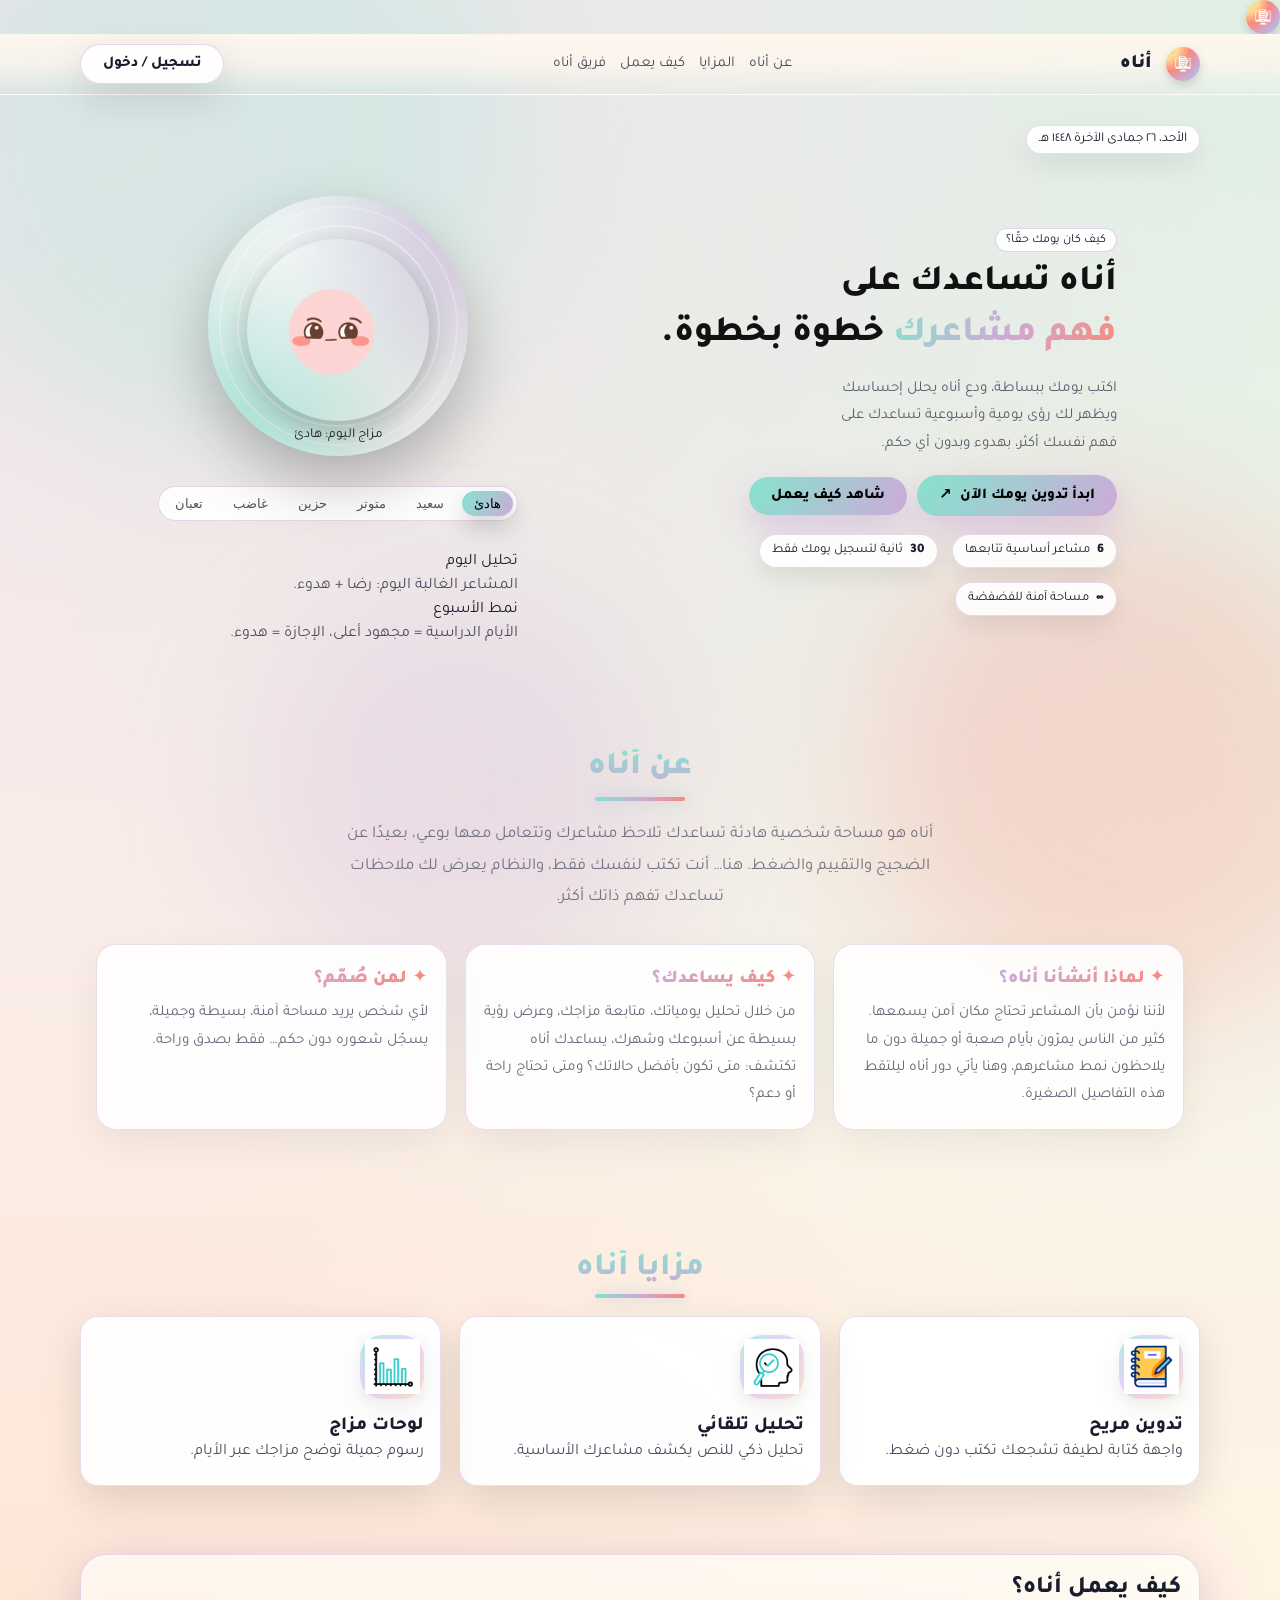
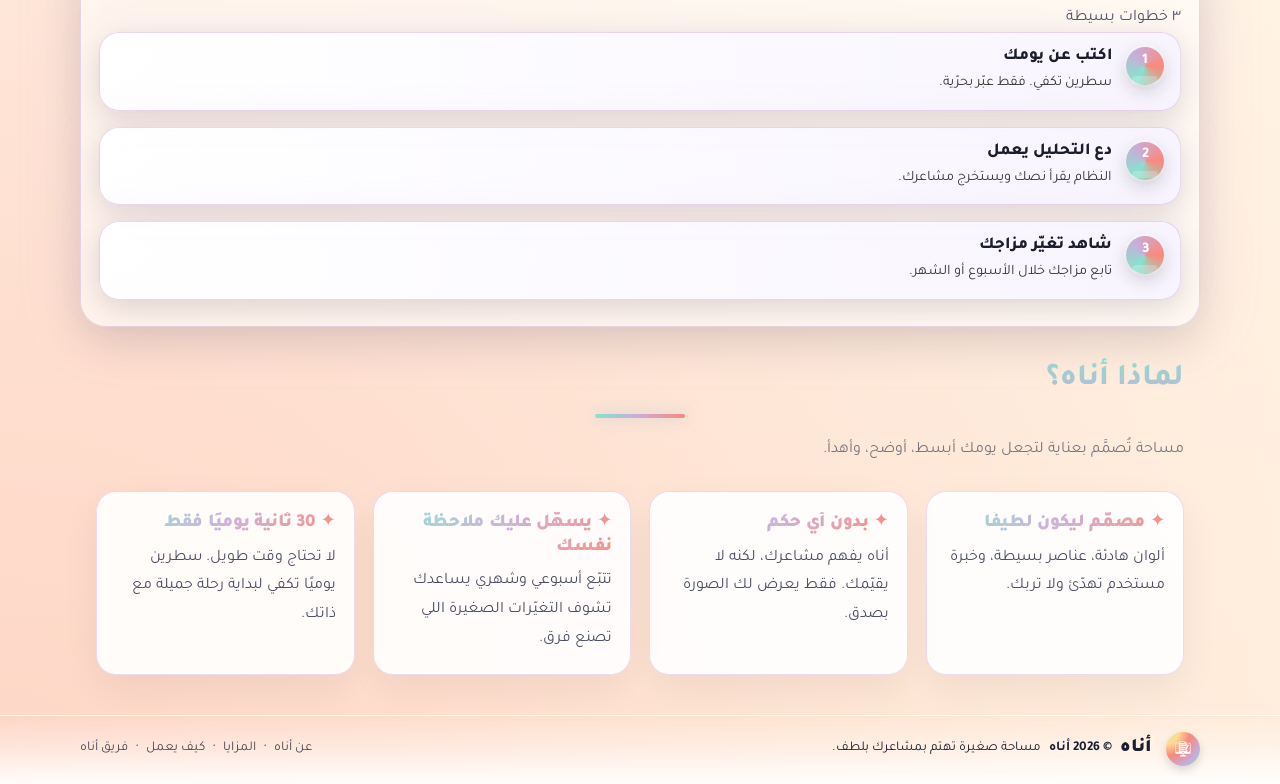
==== commit cfa6585c: "Update index.html" ====
--- a/index.html
+++ b/index.html
@@ -3,6 +3,7 @@
   <head>
     <meta charset="UTF-8" />
     <title>أناه | مساحة تهتم بمشاعرك</title>
+    <img src="images/anah.jpeg" alt="anah logo" class="brand-icon" />
     <meta name="viewport" content="width=device-width, initial-scale=1" />
 
     <!-- Tajawal font -->
--- a/styles.css
+++ b/styles.css
@@ -485,15 +485,7 @@
 /* =========================================
    عشان ما تخرب في اللابتوب وتصير عمود واحد
    ========================================= */
-@media (max-width: 900px) {
-  .home-grid {
-    /* ما نخليهم عمود واحد إلا إذا الشاشة فعلاً صغيرة (زي الجوال) */
-    grid-template-columns: 1fr !important;
-  }
-  .home-right, .home-left {
-    grid-column: 1 !important;
-  }
-}
+
 /* Generic Card */
 .home-card { border-radius: 22px; padding: 16px 16px 18px; background: rgba(255, 255, 255, 0.96); border: 1px solid rgba(204, 171, 216, 0.5); box-shadow: 0 14px 30px rgba(0, 0, 0, 0.08); }
 
@@ -1280,7 +1272,7 @@
     grid-column: auto !important;
   }
   .nav { padding-block: 8px; gap: 10px; }
-  .nav-links { overflow-x: auto; white-space: nowrap; padding-bottom: 4px; }
+  .nav-links { padding-bottom: 4px; }
   .journal-container { width: 92%; padding: 16px; margin-top: 8px; }
   .journal-header-top { flex-direction: column; align-items: flex-start; }
 }
@@ -1738,5 +1730,117 @@
     font-size: 0.95rem;
   }
 }
-
-}
+/* =========================================================
+   MOBILE HEADER FIX
+   ========================================================= */
+
+@media (max-width: 768px) {
+
+  /* الهيدر كامل */
+  .nav {
+    flex-direction: column;
+    align-items: center;
+    gap: 12px;
+    padding: 14px 12px;
+  }
+
+  /* اللوقو */
+  .brand {
+    font-size: 1.7rem;
+    justify-content: center;
+  }
+
+  /* روابط التنقل */
+  .nav-links {
+    width: 100%;
+    justify-content: center;
+    gap: 10px;
+    flex-wrap: wrap;
+  }
+
+  .nav-links a {
+    font-size: 0.95rem;
+    padding: 8px 14px;
+    background: rgba(255,255,255,0.75);
+    border-radius: 999px;
+    border: 1px solid rgba(204,171,216,0.25);
+    backdrop-filter: blur(10px);
+  }
+
+  /* مرحبا GG */
+  .welcome-user,
+  .welcome-pill,
+  .user-greeting {
+    width: fit-content;
+    max-width: 90%;
+    margin: 10px auto 0;
+    padding: 12px 22px;
+    border-radius: 999px;
+
+    background: rgba(255,255,255,0.92);
+    border: 1px solid rgba(204,171,216,0.35);
+
+    font-size: 1.05rem;
+    font-weight: 800;
+    text-align: center;
+
+    box-shadow: 0 10px 25px rgba(0,0,0,0.05);
+  }
+}
+
+/* =========================================================
+   ANALYZE FILTER FIX MOBILE
+   ========================================================= */
+
+@media (max-width: 768px) {
+
+  /* قسم الفلترة */
+  .analyze-header-top {
+    flex-direction: column;
+    align-items: stretch;
+    gap: 16px;
+  }
+
+  /* مجموعة الأزرار */
+  .an-chip-group {
+    width: 100%;
+    display: flex;
+    justify-content: center;
+    flex-wrap: wrap;
+    gap: 10px;
+    margin-top: 10px;
+  }
+
+  /* الأزرار نفسها */
+  .an-chip {
+    flex: 1 1 110px;
+    min-width: 110px;
+    text-align: center;
+
+    padding: 12px 14px !important;
+    font-size: 0.92rem !important;
+
+    display: flex;
+    align-items: center;
+    justify-content: center;
+  }
+
+  /* الزر المفعل */
+  .an-chip.is-active {
+    transform: scale(1.03) !important;
+  }
+
+  /* الكرت العلوي */
+  .an-card {
+    padding: 20px 16px;
+  }
+
+  .analyze-title {
+    font-size: 2rem;
+    line-height: 1.3;
+  }
+
+  .an-subtext {
+    font-size: 0.95rem;
+  }
+}
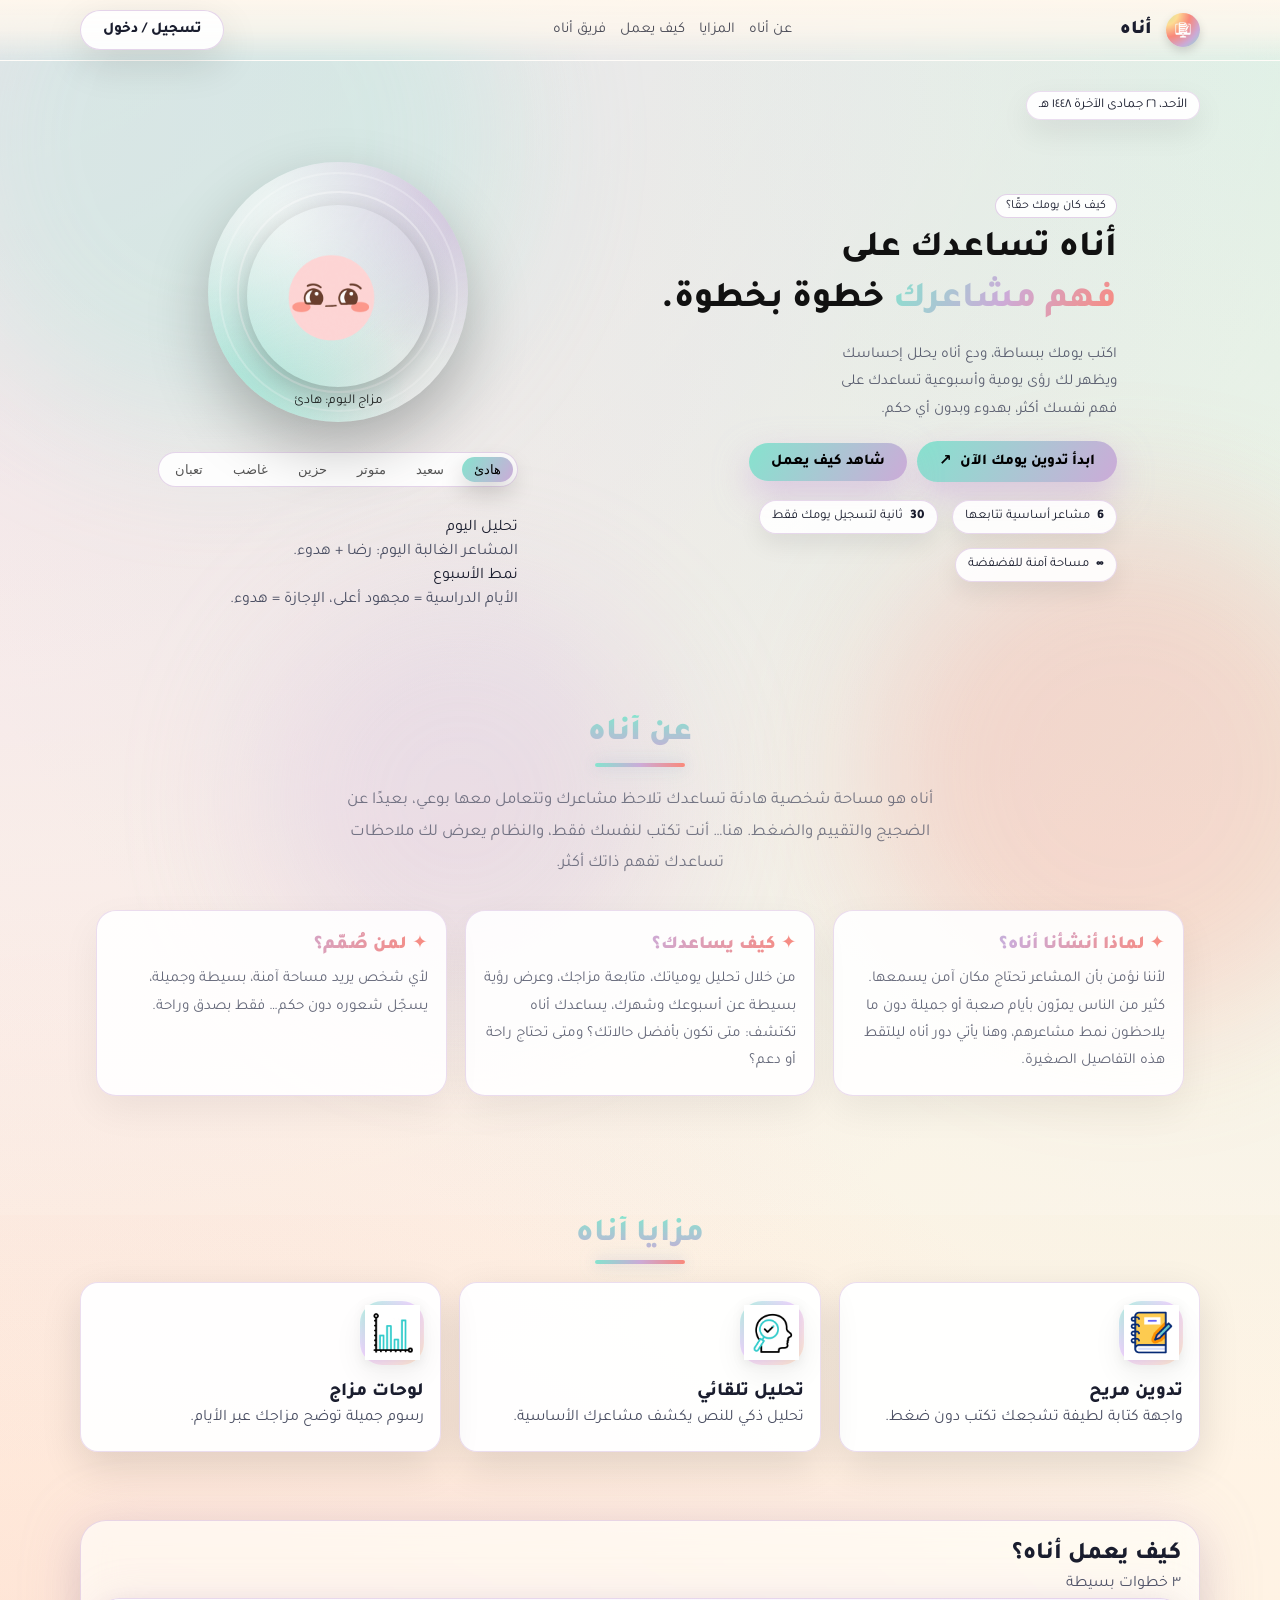
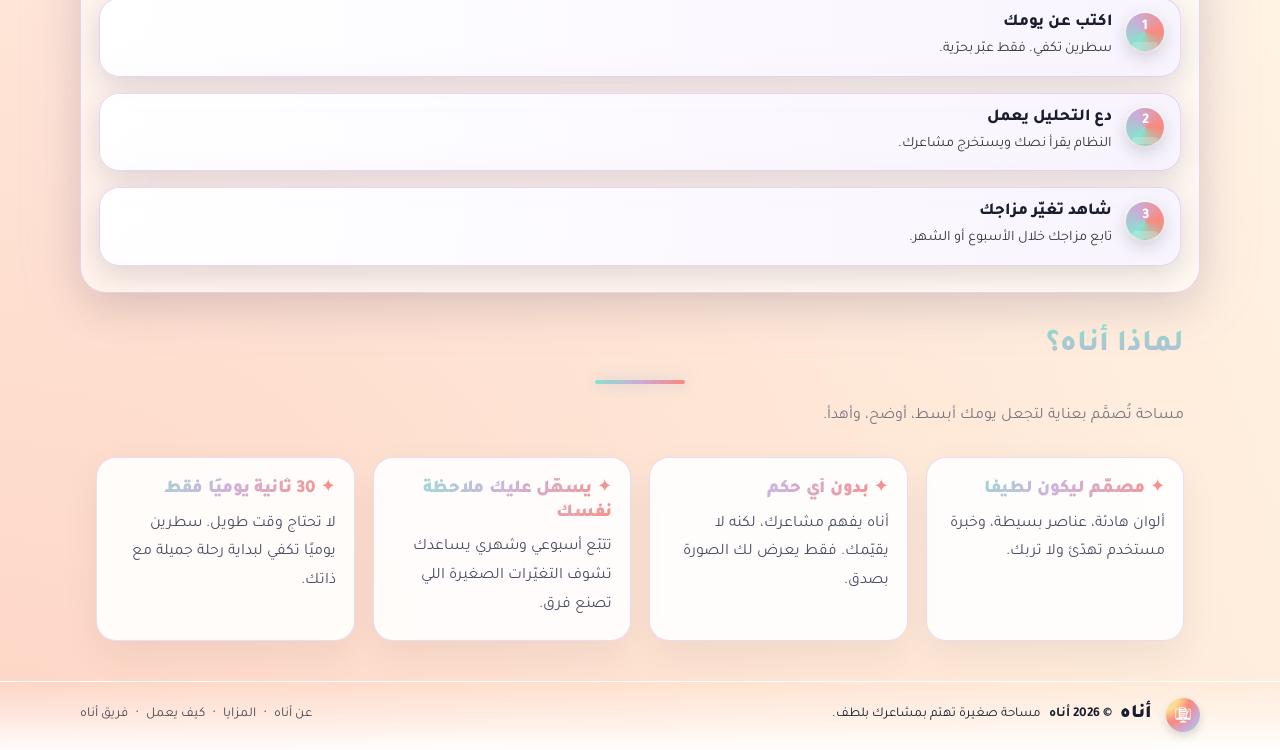
==== commit 51e6583a: "Update index.html" ====
--- a/index.html
+++ b/index.html
@@ -3,7 +3,6 @@
   <head>
     <meta charset="UTF-8" />
     <title>أناه | مساحة تهتم بمشاعرك</title>
-    <img src="images/anah.jpeg" alt="anah logo" class="brand-icon" />
     <meta name="viewport" content="width=device-width, initial-scale=1" />
 
     <!-- Tajawal font -->
